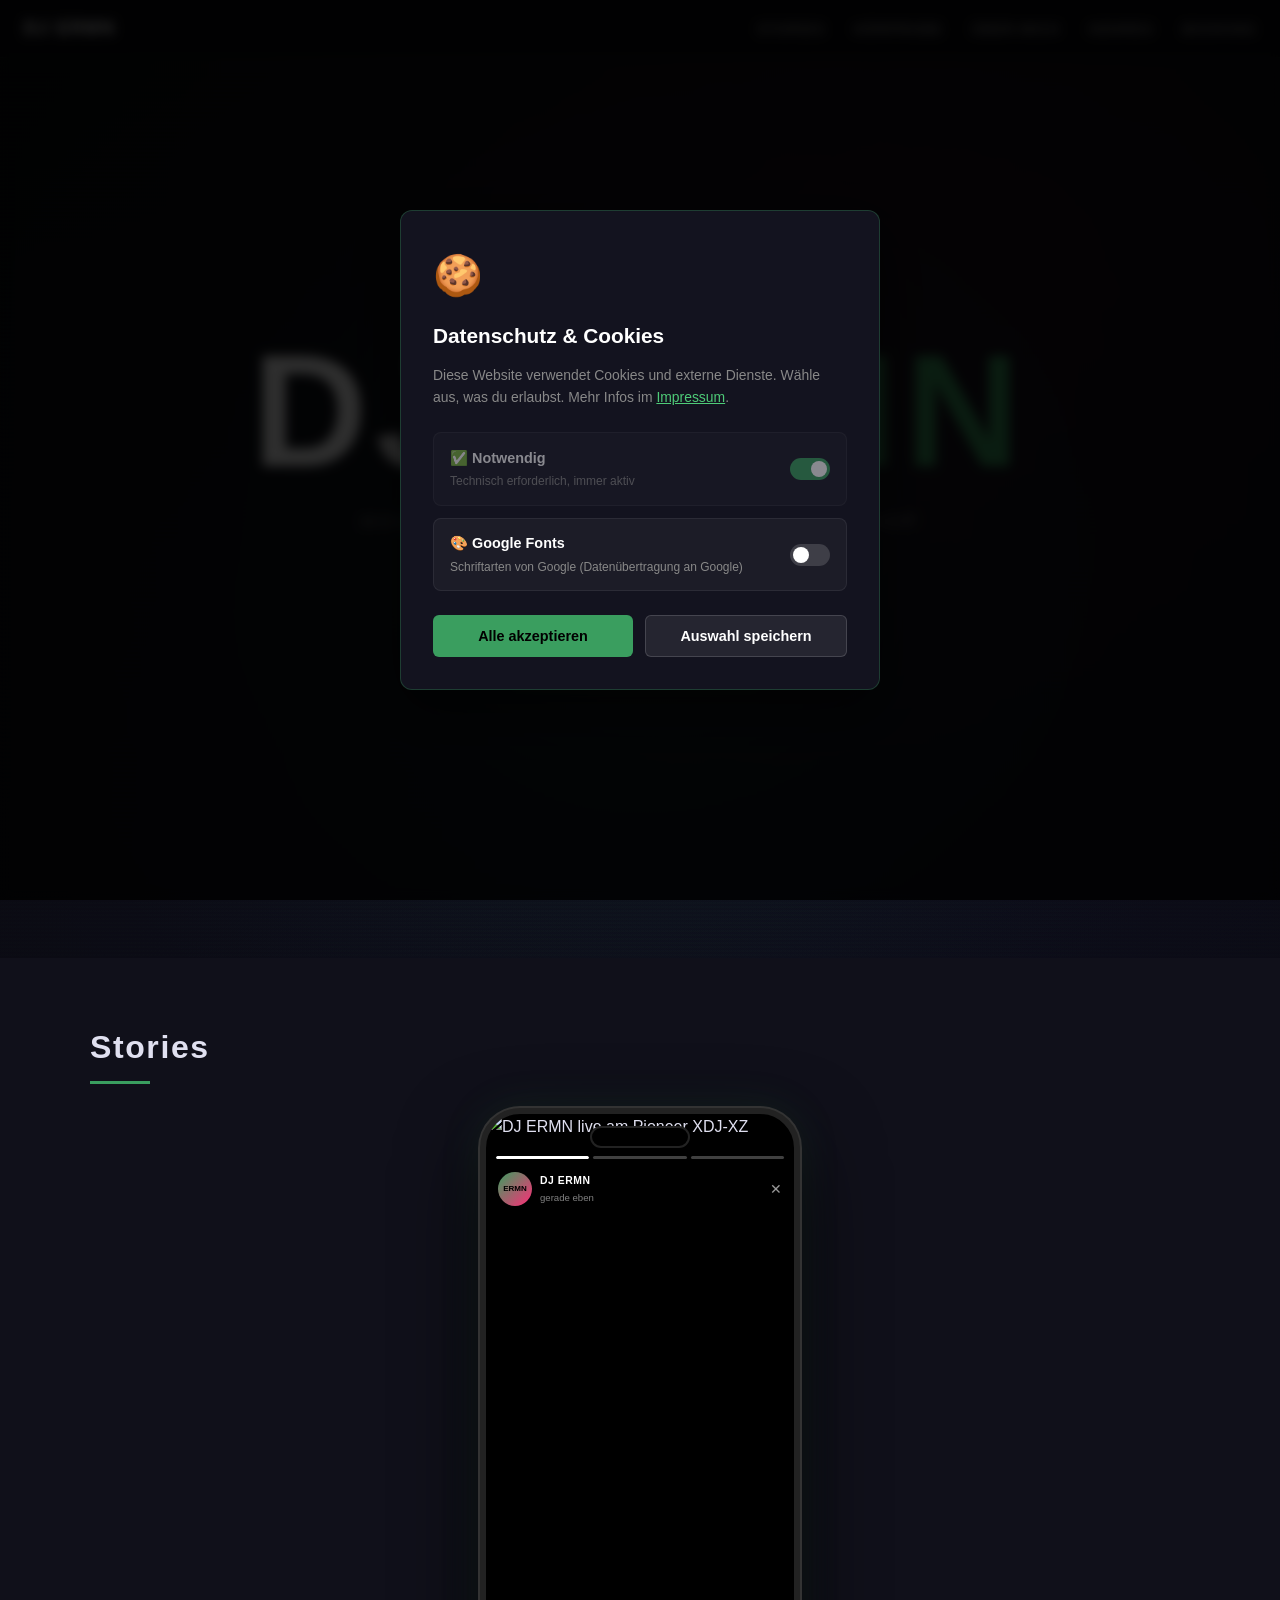
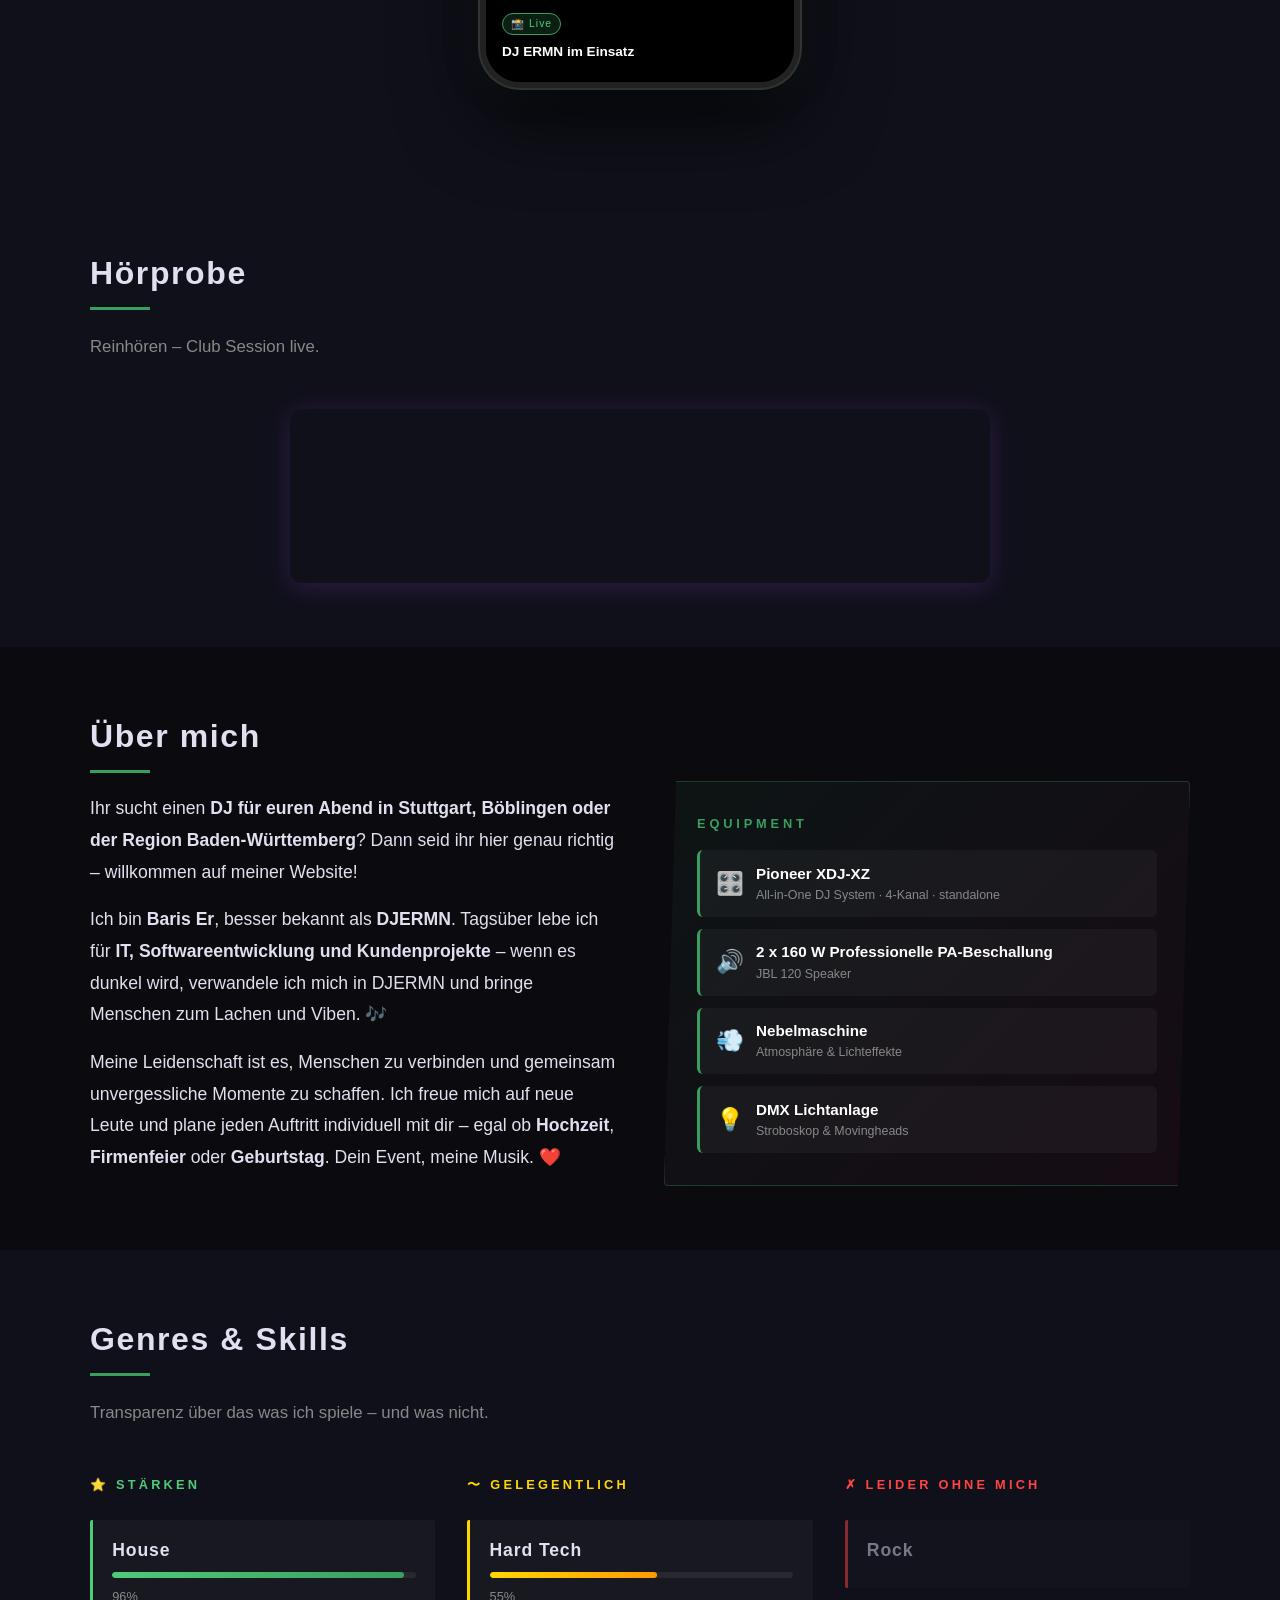
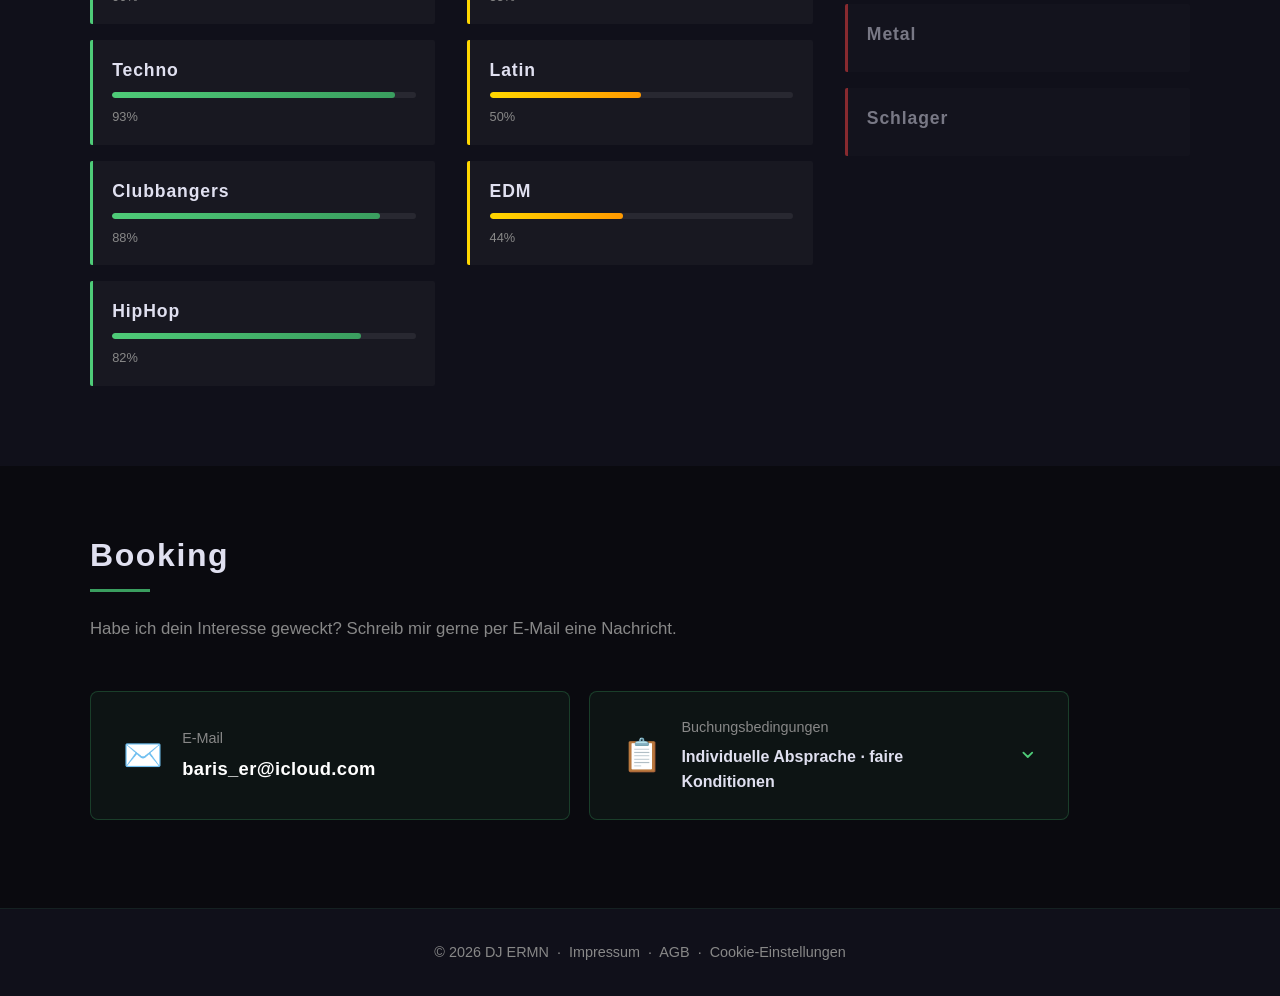
==== index.html @ e00b6881 "Update index.html and style.css Co-authored-by: Copilot <223556219+Copilot@users.noreply.github.com>" ====
<!DOCTYPE html>
<html lang="de">
<head>
  <meta charset="UTF-8" />
  <meta name="viewport" content="width=device-width, initial-scale=1.0, maximum-scale=1.0, user-scalable=no" />

  <!-- ── Primary SEO ─────────────────────────────── -->
  <title>DJ ERMN – DJ buchen in Stuttgart, Böblingen & Baden-Württemberg</title>
  <meta name="description" content="DJ ERMN – Euer DJ für Hochzeit, Firmenfeier & Geburtstag in Stuttgart, Böblingen, Esslingen, Kirchheim/Teck, Waiblingen & der ganzen Region BW. House, Techno, Clubbangers, HipHop. Jetzt anfragen!" />
  <meta name="keywords" content="DJ ERMN, DJ buchen Stuttgart, DJ buchen Böblingen, DJ Hochzeit Stuttgart, DJ Firmenfeier, DJ Geburtstag, DJ Baden-Württemberg, DJ Esslingen, DJ Kirchheim Teck, DJ Waiblingen, DJ Schwarzwald, DJ Schweiz, DJ Österreich, House DJ, Techno DJ, Clubbangers, HipHop DJ" />
  <meta name="author" content="DJ ERMN" />
  <meta name="robots" content="index, follow" />
  <link rel="canonical" href="https://DJERMN.github.io/" />

  <!-- ── Open Graph (Google, Facebook, WhatsApp) ── -->
  <meta property="og:type"        content="website" />
  <meta property="og:url"         content="https://DJERMN.github.io/" />
  <meta property="og:title"       content="DJ ERMN – DJ buchen in Stuttgart & Region BW" />
  <meta property="og:description" content="Euer DJ für Hochzeit, Firmenfeier & Geburtstag. House · Techno · Clubbangers · HipHop. Region Stuttgart, Böblingen, Baden-Württemberg." />
  <meta property="og:image"       content="https://DJERMN.github.io/purple-ermn-1.jpg" />
  <meta property="og:locale"      content="de_DE" />

  <!-- ── Twitter Card ──────────────────────────── -->
  <meta name="twitter:card"        content="summary_large_image" />
  <meta name="twitter:title"       content="DJ ERMN – DJ buchen in Stuttgart & Region BW" />
  <meta name="twitter:description" content="Euer DJ für Hochzeit, Firmenfeier & Geburtstag. House · Techno · Clubbangers · HipHop." />
  <meta name="twitter:image"       content="https://DJERMN.github.io/purple-ermn-1.jpg" />

  <!-- ── Structured Data (JSON-LD) ─────────────── -->
  <script type="application/ld+json">
  {
    "@context": "https://schema.org",
    "@type": "MusicGroup",
    "name": "DJ ERMN",
    "url": "https://DJERMN.github.io/",
    "image": "https://DJERMN.github.io/purple-ermn-1.jpg",
    "description": "DJ ERMN – Euer DJ für Hochzeit, Firmenfeier und Geburtstag in Stuttgart, Böblingen und ganz Baden-Württemberg. Genres: House, Techno, Clubbangers, HipHop.",
    "genre": ["House", "Techno", "Clubbangers", "HipHop"],
    "areaServed": [
      "Stuttgart", "Böblingen", "Esslingen", "Kirchheim unter Teck",
      "Waiblingen", "Schwarzwald", "Baden-Württemberg", "Schweiz", "Österreich"
    ],
    "contactPoint": {
      "@type": "ContactPoint",
      "email": "baris_er@icloud.com",
      "contactType": "Booking"
    }
  }
  </script>

  <link rel="stylesheet" href="style.css?v=20260329" />  <link id="gfonts" rel="stylesheet" href="" />
</head>
<body>

  <!-- COOKIE CONSENT OVERLAY -->
  <div class="cookie-overlay" id="cookieBanner">
    <div class="cookie-modal">
      <div class="cookie-modal-icon">🍪</div>
      <h2 class="cookie-modal-title">Datenschutz & Cookies</h2>
      <p class="cookie-modal-desc">
        Diese Website verwendet Cookies und externe Dienste. Wähle aus, was du erlaubst.
        Mehr Infos im <a href="impressum.html">Impressum</a>.
      </p>

      <div class="cookie-options">
        <label class="cookie-option disabled">
          <div class="cookie-option-info">
            <span class="cookie-option-name">✅ Notwendig</span>
            <span class="cookie-option-desc">Technisch erforderlich, immer aktiv</span>
          </div>
          <input type="checkbox" checked disabled />
          <span class="cookie-toggle locked"></span>
        </label>
        <label class="cookie-option">
          <div class="cookie-option-info">
            <span class="cookie-option-name">🎨 Google Fonts</span>
            <span class="cookie-option-desc">Schriftarten von Google (Datenübertragung an Google)</span>
          </div>
          <input type="checkbox" id="chkFonts" />
          <span class="cookie-toggle"></span>
        </label>

      </div>

      <div class="cookie-modal-actions">
        <button class="cookie-btn accept-all" onclick="acceptAll()">Alle akzeptieren</button>
        <button class="cookie-btn save-sel"   onclick="saveSelection()">Auswahl speichern</button>
      </div>
    </div>
  </div>

  <!-- NAV -->
  <nav class="navbar" id="navbar">
    <a class="nav-logo" href="#">DJ ERMN</a>
    <button class="hamburger" id="hamburger" aria-label="Menü öffnen">
      <span></span><span></span><span></span>
    </button>
    <ul class="nav-links" id="navLinks">
      <li><a href="#stories"  onclick="closeMenu()">Stories</a></li>
      <li><a href="#hoerprobe" onclick="closeMenu()">Hörprobe</a></li>
      <li><a href="#about"    onclick="closeMenu()">Über mich</a></li>
      <li><a href="#genres"   onclick="closeMenu()">Genres</a></li>
      <li><a href="#booking"  onclick="closeMenu()">Booking</a></li>
    </ul>
  </nav>

  <!-- HERO -->
  <header class="hero">
    <div class="hero-overlay"></div>
    <div class="hero-content">
      <h1 class="hero-title">DJ ERMN</h1>
      <p class="hero-tagline">House · Techno · Clubbangers · HipHop</p>
      <p class="hero-location">📍 Stuttgart · Böblingen · Baden-Württemberg</p>
      <a href="#stories" class="btn">Stories ansehen</a>
    </div>
  </header>

  <!-- STORIES -->
  <section class="section dark" id="stories">
    <div class="container">
      <h2 class="section-title">Stories</h2>
      

      <div class="phone-wrap">
        <div class="phone-frame">
          <!-- Notch -->
          <div class="phone-notch"></div>

          <!-- Story progress bars -->
          <div class="story-progress" id="storyProgress"></div>

          <!-- Story header -->
          <div class="story-header">
            <div class="story-avatar">ERMN</div>
            <div class="story-meta">
              <span class="story-name">DJ ERMN</span>
              <span class="story-time">gerade eben</span>
            </div>
            <span class="story-close">✕</span>
          </div>

          <!-- Slides -->
          <div class="story-slides" id="storySlides">

            <div class="story-slide active" data-type="image">
              <img src="ERMN-Image-1.JPG" alt="DJ ERMN live am Pioneer XDJ-XZ" />
              <div class="story-caption">
                <span class="story-tag">📸 Live</span>
                <p>DJ ERMN im Einsatz</p>
              </div>
            </div>

            <div class="story-slide" data-type="image">
              <img src="purple-ermn-1.jpg" alt="DJ ERMN – House und Techno DJ Stuttgart" />
              <div class="story-caption">
                <span class="story-tag">🎧 Vibes</span>
                <p>Purple Nights &amp; Heavy Beats</p>
              </div>
            </div>

            <div class="story-slide" data-type="image">
              <img src="image-ERMN-1.JPG" alt="DJ ERMN Booking – Hochzeit, Firmenfeier, Geburtstag" />
              <div class="story-caption">
                <span class="story-tag">🔥 Energy</span>
                <p>Pioneer XDJ-XZ · All Night Long</p>
              </div>
            </div>

          </div>

          <!-- Tap zones -->
          <div class="tap-zone tap-left"  id="tapLeft"></div>
          <div class="tap-zone tap-right" id="tapRight"></div>
        </div>
      </div>
    </div>
  </section>

  <!-- HÖRPROBE -->
  <section class="section dark" id="hoerprobe">
    <div class="container">
      <h2 class="section-title">Hörprobe</h2>
      <p class="section-sub">Reinhören – Club Session live.</p>
      <div class="sc-wrap">
        <iframe
          width="100%"
          height="166"
          scrolling="no"
          frameborder="no"
          allow="autoplay"
          src="https://w.soundcloud.com/player/?url=https%3A//soundcloud.com/airmann/letse-go-b&color=%23a855f7&auto_play=false&hide_related=true&show_comments=false&show_user=true&show_reposts=false&show_teaser=false">
        </iframe>
      </div>
    </div>
  </section>

  <!-- ABOUT -->
  <section class="section" id="about">
    <div class="container">
      <h2 class="section-title">Über mich</h2>
      <div class="about-grid">
        <div class="about-text">
          <p>
            Ihr sucht einen <strong>DJ für euren Abend in Stuttgart, Böblingen oder der Region Baden-Württemberg</strong>?
            Dann seid ihr hier genau richtig – willkommen auf meiner Website!
          </p>
          <p style="margin-top:1rem;">
            Ich bin <strong>Baris Er</strong>, besser bekannt als <strong>DJERMN</strong>.
            Tagsüber lebe ich für <strong>IT, Softwareentwicklung und Kundenprojekte</strong> –
            wenn es dunkel wird, verwandele ich mich in DJERMN und bringe Menschen zum Lachen und Viben. 🎶
          </p>
          <p style="margin-top:1rem;">
            Meine Leidenschaft ist es, Menschen zu verbinden und gemeinsam unvergessliche Momente zu schaffen.
            Ich freue mich auf neue Leute und plane jeden Auftritt individuell mit dir –
            egal ob <strong>Hochzeit</strong>, <strong>Firmenfeier</strong> oder <strong>Geburtstag</strong>.
            Dein Event, meine Musik. ❤️
          </p>
        </div>
        <div class="equipment-box">
          <h3 style="font-family:'Orbitron',sans-serif;font-size:0.8rem;letter-spacing:0.3em;color:var(--accent);text-transform:uppercase;margin-bottom:1rem;">Equipment</h3>
          <div class="eq-list">
            <div class="eq-item">
              <span class="eq-item-icon">🎛️</span>
              <div class="eq-item-info">
                <span class="eq-item-name">Pioneer XDJ-XZ</span>
                <span class="eq-item-desc">All-in-One DJ System · 4-Kanal · standalone</span>
              </div>
            </div>
            <div class="eq-item">
              <span class="eq-item-icon">🔊</span>
              <div class="eq-item-info">
                <span class="eq-item-name">2 x 160 W Professionelle PA-Beschallung</span>
                <span class="eq-item-desc">JBL 120 Speaker</span>
              </div>
            </div>
            <div class="eq-item">
              <span class="eq-item-icon">💨</span>
              <div class="eq-item-info">
                <span class="eq-item-name">Nebelmaschine</span>
                <span class="eq-item-desc">Atmosphäre &amp; Lichteffekte</span>
              </div>
            </div>
            <div class="eq-item">
              <span class="eq-item-icon">💡</span>
              <div class="eq-item-info">
                <span class="eq-item-name">DMX Lichtanlage</span>
                <span class="eq-item-desc">Stroboskop &amp; Movingheads</span>
              </div>
            </div>
          </div>
        </div>
      </div>
    </div>
  </section>

  <!-- GENRES -->
  <section class="section dark" id="genres">
    <div class="container">
      <h2 class="section-title">Genres &amp; Skills</h2>
      <p class="section-sub">Transparenz über das was ich spiele – und was nicht.</p>

      <div class="genre-grid">

        <div class="genre-col">
          <h3 class="genre-col-title green">⭐ Stärken</h3>
          <div class="genre-card strong">
            <span class="genre-name">House</span>
            <div class="bar-wrap"><div class="bar" style="width:96%"></div></div>
            <span class="bar-label">96%</span>
          </div>
          <div class="genre-card strong">
            <span class="genre-name">Techno</span>
            <div class="bar-wrap"><div class="bar" style="width:93%"></div></div>
            <span class="bar-label">93%</span>
          </div>
          <div class="genre-card strong">
            <span class="genre-name">Clubbangers</span>
            <div class="bar-wrap"><div class="bar" style="width:88%"></div></div>
            <span class="bar-label">88%</span>
          </div>
          <div class="genre-card strong">
            <span class="genre-name">HipHop</span>
            <div class="bar-wrap"><div class="bar" style="width:82%"></div></div>
            <span class="bar-label">82%</span>
          </div>
        </div>

        <div class="genre-col">
          <h3 class="genre-col-title yellow">〜 Gelegentlich</h3>
          <div class="genre-card medium">
            <span class="genre-name">Hard Tech</span>
            <div class="bar-wrap"><div class="bar med" style="width:55%"></div></div>
            <span class="bar-label">55%</span>
          </div>
          <div class="genre-card medium">
            <span class="genre-name">Latin</span>
            <div class="bar-wrap"><div class="bar med" style="width:50%"></div></div>
            <span class="bar-label">50%</span>
          </div>
          <div class="genre-card medium">
            <span class="genre-name">EDM</span>
            <div class="bar-wrap"><div class="bar med" style="width:44%"></div></div>
            <span class="bar-label">44%</span>
          </div>
        </div>

        <div class="genre-col">
          <h3 class="genre-col-title red">✗ Leider ohne mich</h3>
          <div class="genre-card none">
            <span class="genre-name">Rock</span>
          </div>
          <div class="genre-card none">
            <span class="genre-name">Metal</span>
          </div>
          <div class="genre-card none">
            <span class="genre-name">Schlager</span>
          </div>
        </div>

      </div>
    </div>
  </section>

  <!-- CONTACT -->
  <section class="section" id="booking">
    <div class="container">
      <h2 class="section-title">Booking</h2>
      <p class="section-sub">Habe ich dein Interesse geweckt? Schreib mir gerne per E-Mail eine Nachricht.</p>

      <div class="contact-row">
        <!-- E-Mail -->
        <div class="contact-box">
          <span class="contact-icon">✉️</span>
          <div>
            <p>E-Mail</p>
            <a href="mailto:baris_er@icloud.com">baris_er@icloud.com</a>
          </div>
        </div>

        <!-- Buchungsbedingungen Teaser → klickbar -->
        <div class="contact-box contact-box--clickable" onclick="togglePricing()" id="bookingCondBox" aria-expanded="false" role="button" tabindex="0">
          <span class="contact-icon">📋</span>
          <div style="flex:1">
            <p>Buchungsbedingungen</p>
            <span class="contact-teaser">Individuelle Absprache · faire Konditionen</span>
          </div>
          <svg class="pricing-arrow" viewBox="0 0 24 24" fill="none" stroke="currentColor" stroke-width="2.5" stroke-linecap="round" stroke-linejoin="round"><polyline points="6 9 12 15 18 9"/></svg>
        </div>
      </div>

      <div class="pricing-details" id="pricingDetails">
        <div class="pricing-inner">
          <div class="pricing-grid">
            <div class="pricing-item">
              <span class="pricing-label">🎛️ Stundensatz</span>
              <strong class="pricing-value">250 € / Std.</strong>
            </div>
            <div class="pricing-item">
              <span class="pricing-label">📦 Pauschalangebot</span>
              <strong class="pricing-value">1.200 € / Tag</strong>
            </div>
            <div class="pricing-item">
              <span class="pricing-label">🚗 Anfahrt</span>
              <strong class="pricing-value">ab 50 km · 0,40 € / km</strong>
            </div>
            <div class="pricing-item">
              <span class="pricing-label">🔊 Equipment</span>
              <strong class="pricing-value">Inklusive</strong>
            </div>
            
            
          </div>
          <p class="pricing-note">Alle Preise sind Richtwerte – wir gehen noch einmal alles Schritt für Schritt durch. Es gibt keine versteckten Kosten, versprochen! 🤝</p>
        </div>
      </div>
    </div>
  </section>

  <!-- FOOTER -->
  <footer class="footer">
    <p>© 2026 DJ ERMN &nbsp;·&nbsp; <a href="impressum.html" style="color:var(--muted);text-decoration:none;">Impressum</a> &nbsp;·&nbsp; <a href="agb.html" style="color:var(--muted);text-decoration:none;">AGB</a> &nbsp;·&nbsp; <a href="#" onclick="openCookieSettings();return false;" style="color:var(--muted);text-decoration:none;">Cookie-Einstellungen</a></p>
  </footer>

  <script>
    /* ── Zoom Prevention (iOS + Android) ─────────── */
    document.addEventListener('gesturestart',  e => e.preventDefault(), { passive: false });
    document.addEventListener('gesturechange', e => e.preventDefault(), { passive: false });
    document.addEventListener('gestureend',    e => e.preventDefault(), { passive: false });
    let lastTouch = 0;
    document.addEventListener('touchend', e => {
      const now = Date.now();
      if (now - lastTouch < 300) e.preventDefault();
      lastTouch = now;
    }, { passive: false });
    document.addEventListener('touchmove', e => {
      if (e.touches.length > 1) e.preventDefault();
    }, { passive: false });

    /* ── Cookie Consent ──────────────────────────── */
    const banner = document.getElementById('cookieBanner');

    function closeBanner() {
      banner.classList.add('cookie-hide');
      setTimeout(() => { banner.style.display = 'none'; }, 400);
    }

    function acceptAll() {
      document.getElementById('chkFonts').checked = true;
      saveSelection();
    }

    function saveSelection() {
      const fonts = document.getElementById('chkFonts').checked;
      localStorage.setItem('cookieFonts', fonts ? 'yes' : 'no');
      localStorage.setItem('cookieConsent', 'done');
      closeBanner();
      if (fonts) loadFonts();
    }

    function loadFonts() {
      document.getElementById('gfonts').href =
        'https://fonts.googleapis.com/css2?family=Orbitron:wght@700;900&display=swap';
    }

    // Show or hide on load
    if (localStorage.getItem('cookieConsent') === 'done') {
      banner.style.display = 'none';
      if (localStorage.getItem('cookieFonts') === 'yes') loadFonts();
    } else {
      // Smooth fade-in after short delay
      banner.style.display = 'flex';
      requestAnimationFrame(() => {
        requestAnimationFrame(() => { banner.style.opacity = '1'; });
      });
    }

    /* ── Story Logic ─────────────────────────────── */
    const slides      = document.querySelectorAll('.story-slide');
    const progressBar = document.getElementById('storyProgress');
    const DURATION    = 5000; // ms per image slide
    let current       = 0;
    let timer         = null;
    let startX        = 0;

    // Build progress segments
    slides.forEach((_, i) => {
      const seg = document.createElement('div');
      seg.className = 'progress-seg';
      const fill = document.createElement('div');
      fill.className = 'progress-fill';
      seg.appendChild(fill);
      progressBar.appendChild(seg);
    });

    function goTo(index) {
      if (index < 0) index = 0;
      if (index >= slides.length) index = slides.length - 1;

      slides[current].classList.remove('active');
      current = index;
      slides[current].classList.add('active');

      updateProgress();
      clearInterval(timer);

      const isVideo = slides[current].dataset.type === 'video';
      if (!isVideo) {
        timer = setInterval(() => {
          if (current < slides.length - 1) goTo(current + 1);
          else clearInterval(timer);
        }, DURATION);
      }
    }

    function updateProgress() {
      const fills = progressBar.querySelectorAll('.progress-fill');
      fills.forEach((fill, i) => {
        fill.style.transition = 'none';
        if (i < current) {
          fill.style.width = '100%';
        } else if (i === current) {
          fill.style.width = '0%';
          const isVideo = slides[current].dataset.type === 'video';
          if (!isVideo) {
            requestAnimationFrame(() => {
              fill.style.transition = `width ${DURATION}ms linear`;
              fill.style.width = '100%';
            });
          }
        } else {
          fill.style.width = '0%';
        }
      });
    }

    document.getElementById('tapLeft').addEventListener('click',  () => goTo(current - 1));
    document.getElementById('tapRight').addEventListener('click', () => goTo(current + 1));

    // Touch swipe
    document.getElementById('storySlides').addEventListener('touchstart', e => { startX = e.touches[0].clientX; }, {passive: true});
    document.getElementById('storySlides').addEventListener('touchend',   e => {
      const dx = e.changedTouches[0].clientX - startX;
      if (Math.abs(dx) > 40) goTo(dx < 0 ? current + 1 : current - 1);
    });

    goTo(0);

    /* ── Prevent pinch zoom (iOS Safari fix) ────── */
    document.addEventListener('touchmove', function(e) {
      if (e.touches.length > 1) e.preventDefault();
    }, { passive: false });

    let lastTap = 0;
    document.addEventListener('touchend', function(e) {
      const now = Date.now();
      if (now - lastTap < 300) e.preventDefault();
      lastTap = now;
    }, false);

    /* ── Hamburger ───────────────────────────────── */
    const hamburger = document.getElementById('hamburger');
    const navLinks  = document.getElementById('navLinks');
    hamburger.addEventListener('click', () => {
      hamburger.classList.toggle('open');
      navLinks.classList.toggle('open');
    });
    function closeMenu() {
      hamburger.classList.remove('open');
      navLinks.classList.remove('open');
    }

    /* ── Pricing Toggle ───────────────────────────── */
    function togglePricing() {
      const box     = document.getElementById('bookingCondBox');
      const details = document.getElementById('pricingDetails');
      const isOpen  = details.classList.toggle('open');
      box.setAttribute('aria-expanded', isOpen);
    }

    function openCookieSettings() {
      document.getElementById('chkFonts').checked = localStorage.getItem('cookieFonts') === 'yes';
      banner.style.display = 'flex';
      banner.classList.remove('cookie-hide');
      banner.style.opacity = '0';
      requestAnimationFrame(() => requestAnimationFrame(() => { banner.style.opacity = '1'; }));
    }
  </script>

</body>
</html>
---- style.css ----
* {
  margin: 0;
  padding: 0;
  box-sizing: border-box;
  touch-action: pan-x pan-y;
}

:root {
  --accent: #3a9e5f;
  --accent-bright: #4ecb78;
  --accent2: #ff2d78;
  --bg: #0a0a0f;
  --bg2: #10101a;
  --text: #e0e0f0;
  --muted: #888;
  --green: #4ecb78;
  --yellow: #ffd700;
  --red: #ff4444;
}

html {
  scroll-behavior: smooth;
}

body {
  font-family: Arial, sans-serif;
  background: var(--bg);
  color: var(--text);
  font-size: 1rem;
  line-height: 1.6;
}

/* ── COOKIE BANNER ────────────────────────────────── */
/* ── COOKIE OVERLAY ───────────────────────────────── */
.cookie-overlay {
  display: none;
  position: fixed;
  inset: 0;
  z-index: 9999;
  background: rgba(0,0,0,0.82);
  backdrop-filter: blur(6px);
  align-items: center;
  justify-content: center;
  padding: 1.5rem;
  opacity: 0;
  transition: opacity 0.4s ease;
}

.cookie-overlay.cookie-hide {
  opacity: 0 !important;
}

.cookie-modal {
  background: #13131f;
  border: 1px solid rgba(58,158,95,0.3);
  border-radius: 12px;
  padding: 2rem;
  max-width: 480px;
  width: 100%;
  box-shadow: 0 20px 60px rgba(0,0,0,0.6);
}

.cookie-modal-icon {
  font-size: 2.5rem;
  margin-bottom: 0.75rem;
}

.cookie-modal-title {
  font-family: Arial, sans-serif;
  font-weight: 800;
  font-size: 1.3rem;
  color: #fff;
  margin-bottom: 0.75rem;
}

.cookie-modal-desc {
  color: var(--muted);
  font-size: 0.87rem;
  line-height: 1.6;
  margin-bottom: 1.5rem;
}

.cookie-modal-desc a {
  color: var(--accent-bright);
  text-decoration: underline;
}

.cookie-options {
  display: flex;
  flex-direction: column;
  gap: 0.75rem;
  margin-bottom: 1.5rem;
}

.cookie-option {
  display: flex;
  align-items: center;
  justify-content: space-between;
  background: rgba(255,255,255,0.04);
  border: 1px solid rgba(255,255,255,0.07);
  border-radius: 8px;
  padding: 0.85rem 1rem;
  cursor: pointer;
  gap: 1rem;
}

.cookie-option.disabled { opacity: 0.5; cursor: default; }

.cookie-option input[type="checkbox"] { display: none; }

.cookie-option-info {
  display: flex;
  flex-direction: column;
  gap: 2px;
  flex: 1;
}

.cookie-option-name {
  font-weight: 700;
  font-size: 0.9rem;
  color: #fff;
}

.cookie-option-desc {
  font-size: 0.75rem;
  color: var(--muted);
}

/* Toggle switch */
.cookie-toggle {
  width: 40px;
  height: 22px;
  border-radius: 999px;
  background: rgba(255,255,255,0.15);
  position: relative;
  flex-shrink: 0;
  transition: background 0.25s;
}

.cookie-toggle::after {
  content: '';
  position: absolute;
  top: 3px;
  left: 3px;
  width: 16px;
  height: 16px;
  border-radius: 50%;
  background: #fff;
  transition: transform 0.25s;
}

.cookie-toggle.locked {
  background: var(--accent);
}

.cookie-toggle.locked::after {
  transform: translateX(18px);
}

.cookie-option input:checked ~ .cookie-toggle {
  background: var(--accent);
}

.cookie-option input:checked ~ .cookie-toggle::after {
  transform: translateX(18px);
}

.cookie-modal-actions {
  display: flex;
  gap: 0.75rem;
  flex-wrap: wrap;
}

.cookie-btn {
  flex: 1;
  min-width: 120px;
  padding: 0.75rem 1rem;
  border: none;
  border-radius: 6px;
  font-family: Arial, sans-serif;
  font-weight: 700;
  font-size: 0.9rem;
  cursor: pointer;
  transition: opacity 0.2s;
}

.cookie-btn:hover { opacity: 0.85; }
.cookie-btn.accept-all { background: var(--accent); color: #000; }
.cookie-btn.save-sel   { background: rgba(255,255,255,0.08); color: #fff; border: 1px solid rgba(255,255,255,0.15); }

/* ── NAV ──────────────────────────────────────────── */
.navbar {
  position: sticky;
  top: 0;
  z-index: 100;
  display: flex;
  align-items: center;
  justify-content: space-between;
  padding: 0.9rem 1.5rem;
  background: rgba(10,10,15,0.95);
  backdrop-filter: blur(10px);
  border-bottom: 1px solid rgba(58,158,95,0.15);
}

.nav-logo {
  font-family: 'Orbitron', sans-serif;
  font-weight: 900;
  font-size: 1.1rem;
  color: #fff;
  text-decoration: none;
  letter-spacing: 0.1em;
}

.nav-links {
  display: flex;
  gap: 1.8rem;
  list-style: none;
}

.nav-links a {
  color: var(--muted);
  text-decoration: none;
  font-size: 0.9rem;
  font-weight: 700;
  text-transform: uppercase;
  letter-spacing: 0.05em;
  transition: color 0.2s;
}

.nav-links a:hover {
  color: var(--accent-bright);
}

/* Hamburger button */
.hamburger {
  display: none;
  flex-direction: column;
  gap: 5px;
  background: none;
  border: none;
  cursor: pointer;
  padding: 4px;
}

.hamburger span {
  display: block;
  width: 24px;
  height: 2px;
  background: #fff;
  border-radius: 2px;
  transition: all 0.3s ease;
  transform-origin: center;
}

.hamburger.open span:nth-child(1) { transform: translateY(7px) rotate(45deg); }
.hamburger.open span:nth-child(2) { opacity: 0; }
.hamburger.open span:nth-child(3) { transform: translateY(-7px) rotate(-45deg); }

@media (max-width: 700px) {
  .hamburger { display: flex; }

  .nav-links {
    display: none;
    flex-direction: column;
    gap: 0;
    position: absolute;
    top: 100%;
    left: 0;
    right: 0;
    background: rgba(10,10,15,0.98);
    border-bottom: 1px solid rgba(58,158,95,0.2);
    padding: 0.5rem 0;
  }

  .nav-links.open { display: flex; }

  .nav-links li a {
    display: block;
    padding: 0.9rem 1.5rem;
    border-bottom: 1px solid rgba(255,255,255,0.05);
  }
}

/* ── HERO ─────────────────────────────────────────── */
.hero {
  position: relative;
  min-height: 100vh;
  display: flex;
  align-items: center;
  justify-content: center;
  text-align: center;
  background:
    radial-gradient(ellipse at 50% 60%, rgba(58,158,95,0.10) 0%, transparent 70%),
    radial-gradient(ellipse at 80% 20%, rgba(255,45,120,0.07) 0%, transparent 60%),
    linear-gradient(160deg, #0a0a0f 0%, #0d0d1f 100%);
  overflow: hidden;
}

.hero::before {
  content: '';
  position: absolute;
  inset: 0;
  background: repeating-linear-gradient(
    0deg,
    transparent,
    transparent 2px,
    rgba(58,158,95,0.02) 2px,
    rgba(58,158,95,0.02) 4px
  );
  pointer-events: none;
}

.hero-overlay {
  position: absolute;
  inset: 0;
  background: radial-gradient(circle at center, transparent 30%, rgba(10,10,15,0.6) 100%);
}

.hero-content {
  position: relative;
  z-index: 1;
}

.hero-sub {
  font-family: 'Orbitron', sans-serif;
  font-size: 0.75rem;
  letter-spacing: 0.4em;
  color: var(--accent);
  margin-bottom: 1rem;
  text-transform: uppercase;
}

.hero-title {
  font-family: 'Orbitron', sans-serif;
  font-size: clamp(4rem, 15vw, 10rem);
  font-weight: 900;
  letter-spacing: 0.05em;
  line-height: 1;
  background: linear-gradient(135deg, #fff 30%, var(--accent) 70%);
  -webkit-background-clip: text;
  -webkit-text-fill-color: transparent;
  background-clip: text;
  text-shadow: none;
  margin-bottom: 1rem;
}

.hero-tagline {
  font-size: 1.2rem;
  letter-spacing: 0.2em;
  color: var(--muted);
  margin-bottom: 2.5rem;
  text-transform: uppercase;
}

.hero-location {
  font-size: 0.85rem;
  color: var(--accent-bright);
  letter-spacing: 0.1em;
  margin-bottom: 2rem;
}

.btn {
  display: inline-block;
  padding: 0.85rem 2.5rem;
  background: transparent;
  border: 2px solid var(--accent);
  color: var(--accent);
  font-family: 'Orbitron', sans-serif;
  font-size: 0.85rem;
  letter-spacing: 0.2em;
  text-decoration: none;
  text-transform: uppercase;
  cursor: pointer;
  transition: all 0.3s ease;
  clip-path: polygon(8px 0%, 100% 0%, calc(100% - 8px) 100%, 0% 100%);
}

.btn:hover {
  background: var(--accent);
  color: var(--bg);
  box-shadow: 0 0 30px rgba(58,158,95,0.4);
}

/* ── SECTIONS ─────────────────────────────────────── */
.section {
  padding: 4rem 1.5rem;
}

.section.dark {
  background: var(--bg2);
}

.container {
  max-width: 1100px;
  margin: 0 auto;
}

@media (max-width: 700px) {
  .section { padding: 2.5rem 1rem; }
  .hero { min-height: 85vh; }
}

.section-title {
  font-family: Arial, sans-serif;
  font-weight: 800;
  font-size: 2rem;
  letter-spacing: 0.05em;
  margin-bottom: 0.5rem;
  position: relative;
  display: inline-block;
}

.section-title::after {
  content: '';
  display: block;
  width: 60px;
  height: 3px;
  background: var(--accent);
  margin-top: 0.5rem;
}

.section-sub {
  color: var(--muted);
  margin-bottom: 3rem;
  margin-top: 1rem;
  font-size: 1.05rem;
}

/* ── ABOUT ────────────────────────────────────────── */
.about-grid {
  display: grid;
  grid-template-columns: 1fr 1fr;
  gap: 3rem;
  align-items: center;
}

@media (max-width: 700px) {
  .about-grid { grid-template-columns: 1fr; }
}

.about-text p {
  font-size: 1.1rem;
  color: var(--text);
  line-height: 1.8;
}

.equipment-box {
  background: linear-gradient(135deg, rgba(58,158,95,0.07), rgba(255,45,120,0.05));
  border: 1px solid rgba(58,158,95,0.3);
  border-radius: 4px;
  padding: 2rem;
  text-align: left;
  clip-path: polygon(12px 0%, 100% 0%, calc(100% - 12px) 100%, 0% 100%);
}

.eq-list {
  display: flex;
  flex-direction: column;
  gap: 0.75rem;
  margin-top: 1rem;
}

.eq-item {
  display: flex;
  align-items: center;
  gap: 0.75rem;
  background: rgba(255,255,255,0.04);
  border-radius: 6px;
  padding: 0.7rem 1rem;
  border-left: 3px solid var(--accent);
}

.eq-item-icon {
  font-size: 1.4rem;
  flex-shrink: 0;
}

.eq-item-info {
  display: flex;
  flex-direction: column;
}

.eq-item-name {
  font-weight: 700;
  font-size: 0.95rem;
  color: #fff;
}

.eq-item-desc {
  font-size: 0.78rem;
  color: var(--muted);
}

/* ── GENRES ───────────────────────────────────────── */
.genre-grid {
  display: grid;
  grid-template-columns: repeat(3, 1fr);
  gap: 2rem;
}

@media (max-width: 800px) {
  .genre-grid { grid-template-columns: 1fr; }
}

.genre-col-title {
  font-family: 'Orbitron', sans-serif;
  font-size: 0.8rem;
  letter-spacing: 0.25em;
  text-transform: uppercase;
  margin-bottom: 1.5rem;
}

.genre-col-title.green { color: var(--green); }
.genre-col-title.yellow { color: var(--yellow); }
.genre-col-title.red { color: var(--red); }

.genre-card {
  background: rgba(255,255,255,0.03);
  border-left: 3px solid;
  padding: 1rem 1.2rem;
  margin-bottom: 1rem;
  border-radius: 2px;
}

.genre-card.strong { border-color: var(--green); }
.genre-card.medium { border-color: var(--yellow); }
.genre-card.none   { border-color: var(--red); opacity: 0.5; }

.genre-name {
  display: block;
  font-size: 1.1rem;
  font-weight: 600;
  margin-bottom: 0.5rem;
  letter-spacing: 0.05em;
}

.bar-wrap {
  background: rgba(255,255,255,0.07);
  border-radius: 999px;
  height: 6px;
  overflow: hidden;
  margin-bottom: 0.3rem;
}

.bar {
  height: 100%;
  background: linear-gradient(90deg, var(--green), var(--accent));
  border-radius: 999px;
  animation: fillBar 1.5s ease forwards;
}

.bar.med {
  background: linear-gradient(90deg, var(--yellow), #ff9900);
}

@keyframes fillBar {
  from { width: 0 !important; }
}

.bar-label {
  font-size: 0.8rem;
  color: var(--muted);
}

/* ── VIDEO ACCORDION ──────────────────────────────── */
.video-accordion {
  max-width: 720px;
}

.video-thumb-wrap {
  position: relative;
  cursor: pointer;
  border-radius: 10px;
  overflow: hidden;
  border: 1px solid rgba(58,158,95,0.25);
}

.video-thumb-wrap img {
  width: 100%;
  display: block;
  transition: transform 0.3s ease;
}

.video-thumb-wrap:hover img {
  transform: scale(1.03);
}

.video-play-btn {
  position: absolute;
  top: 50%;
  left: 50%;
  transform: translate(-50%, -60%);
  width: 70px;
  height: 70px;
  filter: drop-shadow(0 4px 16px rgba(0,0,0,0.6));
  transition: transform 0.2s ease;
}

.video-thumb-wrap:hover .video-play-btn {
  transform: translate(-50%, -60%) scale(1.1);
}

.video-thumb-label {
  position: absolute;
  bottom: 0;
  left: 0;
  right: 0;
  padding: 1.5rem 1rem 1rem;
  background: linear-gradient(transparent, rgba(0,0,0,0.8));
}

.video-thumb-label p {
  color: #fff;
  font-weight: 700;
  font-size: 1rem;
  margin-top: 4px;
}

.video-player-wrap {
  border-radius: 10px;
  overflow: hidden;
  border: 1px solid rgba(58,158,95,0.25);
}

.video-close-btn {
  display: block;
  width: 100%;
  padding: 0.7rem;
  background: rgba(255,255,255,0.05);
  border: none;
  color: var(--muted);
  font-family: Arial, sans-serif;
  font-size: 0.85rem;
  cursor: pointer;
  transition: background 0.2s;
}

.video-close-btn:hover {
  background: rgba(255,255,255,0.1);
  color: #fff;
}

.video-player-wrap .video-wrap {
  position: relative;
  padding-top: 56.25%;
}

.video-player-wrap .video-wrap iframe {
  position: absolute;
  inset: 0;
  width: 100%;
  height: 100%;
  border: none;
}

/* ── CONTACT ──────────────────────────────────────── */
.contact-row {
  display: flex;
  gap: 1.2rem;
  flex-wrap: wrap;
  margin-bottom: 1.5rem;
}

.contact-box {
  display: flex;
  align-items: center;
  gap: 1.2rem;
  background: rgba(58,158,95,0.07);
  border: 1px solid rgba(58,158,95,0.3);
  border-radius: 8px;
  padding: 1.5rem 2rem;
  flex: 1 1 260px;
  max-width: 480px;
  transition: background 0.2s, border-color 0.2s;
}

.contact-box:hover {
  background: rgba(58,158,95,0.15);
  border-color: rgba(58,158,95,0.6);
}

.contact-icon {
  font-size: 2rem;
  flex-shrink: 0;
}

.contact-box p {
  color: var(--muted);
  font-size: 0.9rem;
  margin-bottom: 0.3rem;
}

.contact-box a {
  color: #ffffff;
  font-size: 1.15rem;
  font-weight: 700;
  text-decoration: none;
  letter-spacing: 0.02em;
}

.contact-box a:hover {
  text-decoration: underline;
}

.contact-teaser {
  color: var(--fg);
  font-size: 1rem;
  font-weight: 600;
}

.contact-box--clickable {
  cursor: pointer;
  transition: background 0.2s, border-color 0.2s;
}

.contact-box--clickable:hover {
  background: rgba(58,158,95,0.15);
  border-color: rgba(58,158,95,0.6);
}

.contact-box--clickable[aria-expanded="true"] .pricing-arrow {
  transform: rotate(180deg);
}
/* ── PRICING DETAILS ──────────────────────────────── */
.pricing-arrow {
  width: 1.1rem;
  height: 1.1rem;
  margin-left: auto;
  transition: transform 0.3s ease;
  flex-shrink: 0;
  color: var(--accent-bright);
}
.pricing-details {
  display: grid;
  grid-template-rows: 0fr;
  transition: grid-template-rows 0.35s ease;
  overflow: hidden;
}

.pricing-details.open {
  grid-template-rows: 1fr;
}

.pricing-details > * {
  overflow: hidden;
}

.pricing-grid {
  display: grid;
  grid-template-columns: repeat(auto-fill, minmax(240px, 1fr));
  gap: 0.9rem;
  margin-top: 1.2rem;
}

.pricing-item {
  background: rgba(255,255,255,0.04);
  border: 1px solid rgba(255,255,255,0.08);
  border-radius: 8px;
  padding: 1rem 1.2rem;
  display: flex;
  flex-direction: column;
  gap: 0.4rem;
}

.pricing-label {
  color: var(--muted);
  font-size: 0.85rem;
}

.pricing-value {
  color: var(--fg);
  font-size: 1rem;
}

.pricing-note {
  color: var(--muted);
  font-size: 0.9rem;
  margin-top: 1.2rem;
  margin-bottom: 0.5rem;
  line-height: 1.6;
}

/* ── STORIES ──────────────────────────────────────── */
.phone-wrap {
  display: flex;
  justify-content: center;
  padding: 1rem 0 2rem;
}

.phone-frame {
  position: relative;
  width: 320px;
  height: 580px;
  background: #000;
  border-radius: 40px;
  border: 6px solid #222;
  box-shadow:
    0 0 0 2px #333,
    0 30px 80px rgba(0,0,0,0.8),
    0 0 40px rgba(58,158,95,0.15);
  overflow: hidden;
  user-select: none;
}

.phone-notch {
  position: absolute;
  top: 12px;
  left: 50%;
  transform: translateX(-50%);
  width: 100px;
  height: 22px;
  background: #000;
  border-radius: 999px;
  z-index: 20;
  border: 2px solid #222;
}

/* Progress bars */
.story-progress {
  position: absolute;
  top: 42px;
  left: 10px;
  right: 10px;
  display: flex;
  gap: 4px;
  z-index: 15;
}

.progress-seg {
  flex: 1;
  height: 3px;
  background: rgba(255,255,255,0.25);
  border-radius: 999px;
  overflow: hidden;
}

.progress-fill {
  height: 100%;
  width: 0%;
  background: #fff;
  border-radius: 999px;
}

/* Story header */
.story-header {
  position: absolute;
  top: 52px;
  left: 12px;
  right: 12px;
  display: flex;
  align-items: center;
  gap: 8px;
  z-index: 15;
  padding-top: 6px;
}

.story-avatar {
  width: 34px;
  height: 34px;
  border-radius: 50%;
  background: linear-gradient(135deg, var(--accent), var(--accent2));
  display: flex;
  align-items: center;
  justify-content: center;
  font-family: 'Orbitron', sans-serif;
  font-size: 0.5rem;
  font-weight: 700;
  color: #000;
  flex-shrink: 0;
}

.story-meta {
  display: flex;
  flex-direction: column;
  flex: 1;
}

.story-name {
  font-family: 'Orbitron', sans-serif;
  font-size: 0.65rem;
  font-weight: 700;
  color: #fff;
  letter-spacing: 0.05em;
}

.story-time {
  font-size: 0.6rem;
  color: rgba(255,255,255,0.5);
}

.story-close {
  color: rgba(255,255,255,0.6);
  font-size: 0.9rem;
  cursor: pointer;
}

/* Slides */
.story-slides {
  position: absolute;
  inset: 0;
}

.story-slide {
  position: absolute;
  inset: 0;
  display: none;
  flex-direction: column;
}

.story-slide.active {
  display: flex;
}

.story-slide img {
  width: 100%;
  height: 100%;
  object-fit: cover;
  display: block;
}

/* SoundCloud Hörprobe */
.sc-wrap {
  max-width: 700px;
  margin: 0 auto;
  border-radius: 12px;
  overflow: hidden;
  box-shadow: 0 4px 24px rgba(168,85,247,0.2);
}

/* Caption overlay */
.story-caption {
  position: absolute;
  bottom: 0;
  left: 0;
  right: 0;
  padding: 2rem 1rem 1.2rem;
  background: linear-gradient(transparent, rgba(0,0,0,0.75));
  z-index: 5;
}

.story-tag {
  display: inline-block;
  background: rgba(58,158,95,0.2);
  border: 1px solid var(--accent);
  color: var(--accent-bright);
  font-size: 0.65rem;
  letter-spacing: 0.1em;
  padding: 2px 8px;
  border-radius: 999px;
  margin-bottom: 6px;
  font-family: 'Orbitron', sans-serif;
}

.story-caption p {
  color: #fff;
  font-size: 0.85rem;
  font-weight: 600;
}

/* Tap zones */
.tap-zone {
  position: absolute;
  top: 0;
  bottom: 0;
  width: 40%;
  z-index: 10;
  cursor: pointer;
}

.tap-left  { left: 0; }
.tap-right { right: 0; }

/* ── FOOTER ───────────────────────────────────────── */
.footer {
  text-align: center;
  padding: 2rem;
  background: var(--bg2);
  color: var(--muted);
  font-size: 0.9rem;
  border-top: 1px solid rgba(58,158,95,0.12);
}
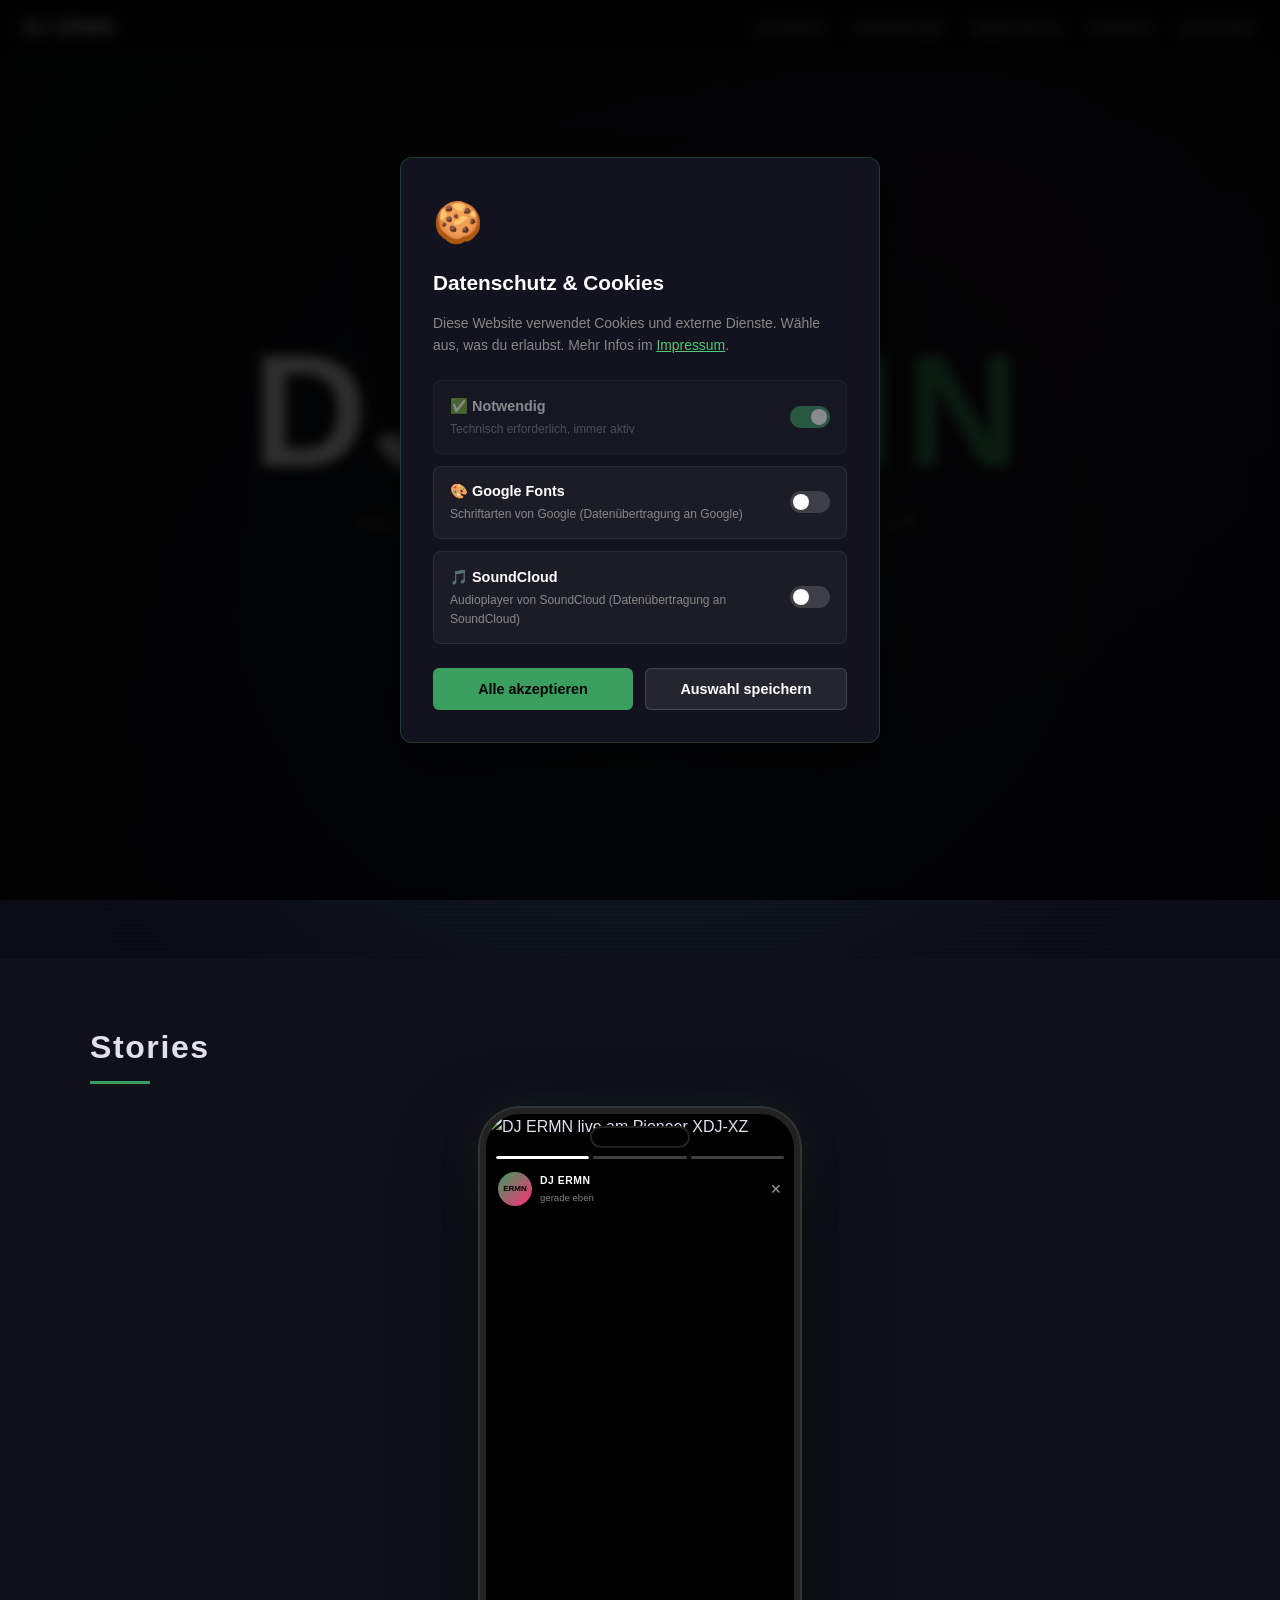
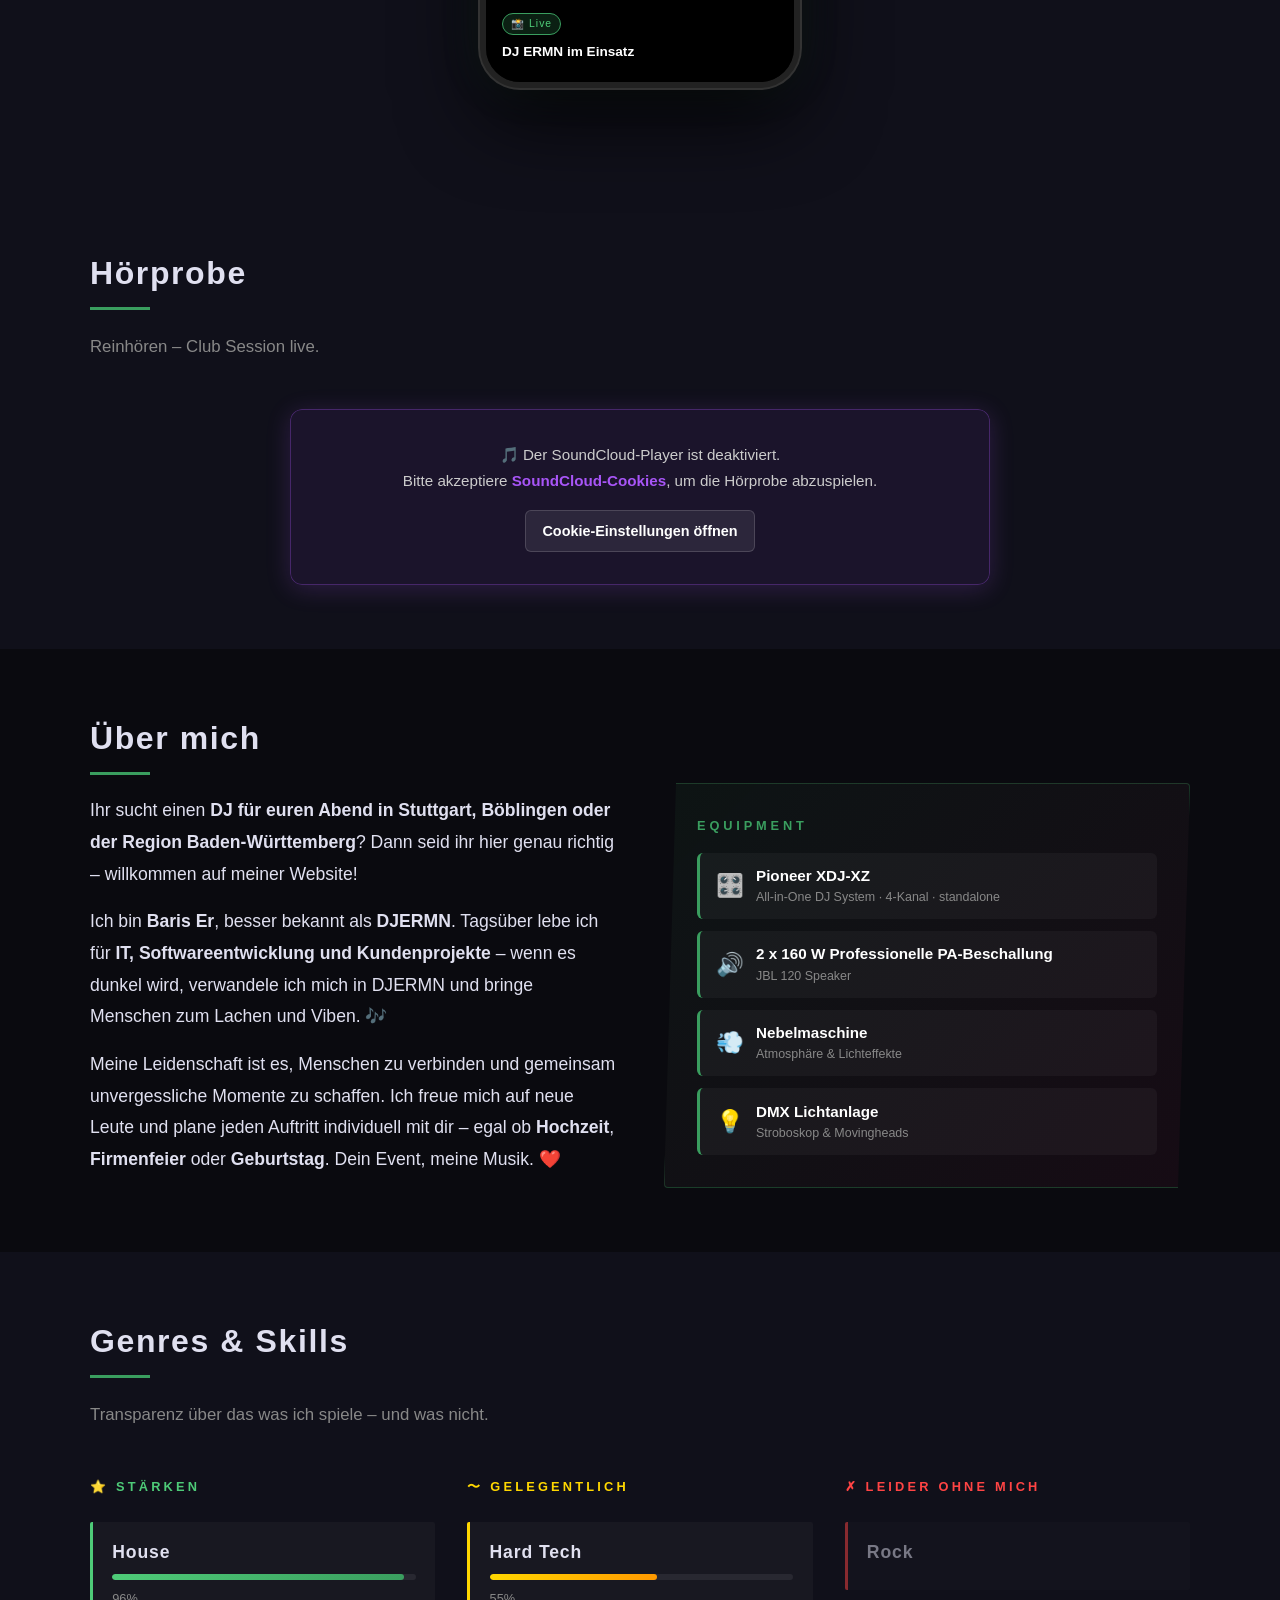
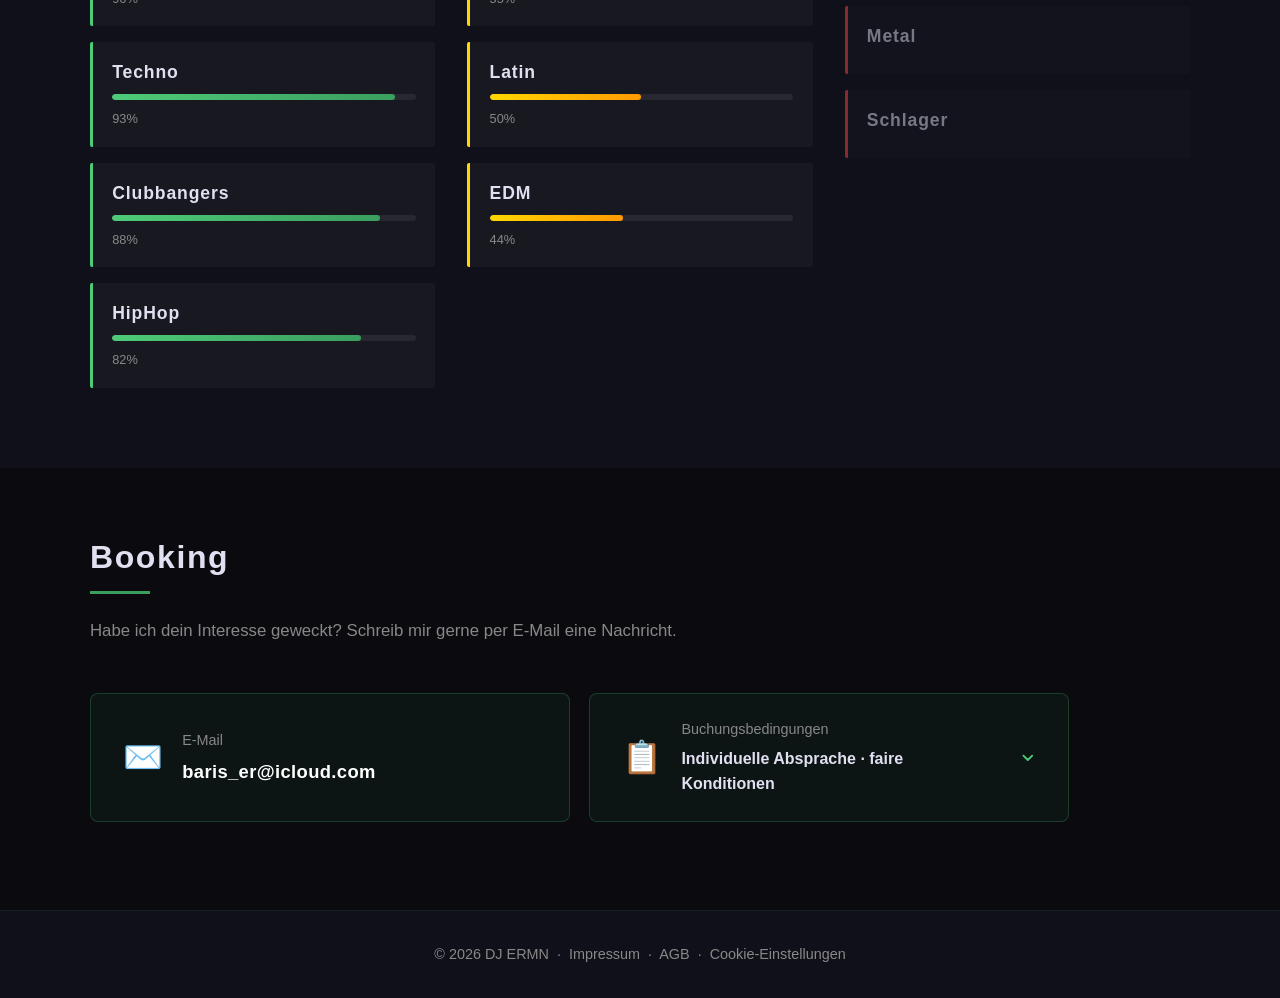
==== commit d04467be: "Add SoundCloud cookie consent - block iframe until user accepts Co-authored-by: Copilot <223556219+C" ====
--- a/index.html
+++ b/index.html
@@ -80,6 +80,15 @@
           <span class="cookie-toggle"></span>
         </label>
 
+        <label class="cookie-option">
+          <div class="cookie-option-info">
+            <span class="cookie-option-name">🎵 SoundCloud</span>
+            <span class="cookie-option-desc">Audioplayer von SoundCloud (Datenübertragung an SoundCloud)</span>
+          </div>
+          <input type="checkbox" id="chkSoundCloud" />
+          <span class="cookie-toggle"></span>
+        </label>
+
       </div>
 
       <div class="cookie-modal-actions">
@@ -181,15 +190,13 @@
     <div class="container">
       <h2 class="section-title">Hörprobe</h2>
       <p class="section-sub">Reinhören – Club Session live.</p>
-      <div class="sc-wrap">
-        <iframe
-          width="100%"
-          height="166"
-          scrolling="no"
-          frameborder="no"
-          allow="autoplay"
-          src="https://w.soundcloud.com/player/?url=https%3A//soundcloud.com/airmann/letse-go-b&color=%23a855f7&auto_play=false&hide_related=true&show_comments=false&show_user=true&show_reposts=false&show_teaser=false">
-        </iframe>
+      <div class="sc-wrap" id="scWrap">
+        <!-- SoundCloud wird erst nach Cookie-Zustimmung geladen -->
+        <div class="sc-blocked" id="scBlocked">
+          <p>🎵 Der SoundCloud-Player ist deaktiviert.</p>
+          <p>Bitte akzeptiere <strong>SoundCloud-Cookies</strong>, um die Hörprobe abzuspielen.</p>
+          <button class="cookie-btn save-sel" onclick="openCookieSettings()">Cookie-Einstellungen öffnen</button>
+        </div>
       </div>
     </div>
   </section>
@@ -406,15 +413,19 @@
 
     function acceptAll() {
       document.getElementById('chkFonts').checked = true;
+      document.getElementById('chkSoundCloud').checked = true;
       saveSelection();
     }
 
     function saveSelection() {
       const fonts = document.getElementById('chkFonts').checked;
-      localStorage.setItem('cookieFonts', fonts ? 'yes' : 'no');
+      const sc    = document.getElementById('chkSoundCloud').checked;
+      localStorage.setItem('cookieFonts',       fonts ? 'yes' : 'no');
+      localStorage.setItem('cookieSoundCloud',  sc    ? 'yes' : 'no');
       localStorage.setItem('cookieConsent', 'done');
       closeBanner();
       if (fonts) loadFonts();
+      if (sc)    loadSoundCloud();
     }
 
     function loadFonts() {
@@ -422,10 +433,20 @@
         'https://fonts.googleapis.com/css2?family=Orbitron:wght@700;900&display=swap';
     }
 
+    function loadSoundCloud() {
+      const wrap = document.getElementById('scWrap');
+      wrap.innerHTML =
+        '<iframe width="100%" height="166" scrolling="no" frameborder="no" allow="autoplay" ' +
+        'src="https://w.soundcloud.com/player/?url=https%3A//soundcloud.com/airmann/letse-go-b' +
+        '&color=%23a855f7&auto_play=false&hide_related=true&show_comments=false' +
+        '&show_user=true&show_reposts=false&show_teaser=false"></iframe>';
+    }
+
     // Show or hide on load
     if (localStorage.getItem('cookieConsent') === 'done') {
       banner.style.display = 'none';
-      if (localStorage.getItem('cookieFonts') === 'yes') loadFonts();
+      if (localStorage.getItem('cookieFonts')      === 'yes') loadFonts();
+      if (localStorage.getItem('cookieSoundCloud') === 'yes') loadSoundCloud();
     } else {
       // Smooth fade-in after short delay
       banner.style.display = 'flex';
@@ -538,7 +559,8 @@
     }
 
     function openCookieSettings() {
-      document.getElementById('chkFonts').checked = localStorage.getItem('cookieFonts') === 'yes';
+      document.getElementById('chkFonts').checked       = localStorage.getItem('cookieFonts')      === 'yes';
+      document.getElementById('chkSoundCloud').checked  = localStorage.getItem('cookieSoundCloud') === 'yes';
       banner.style.display = 'flex';
       banner.classList.remove('cookie-hide');
       banner.style.opacity = '0';
--- a/style.css
+++ b/style.css
@@ -927,6 +927,19 @@
   box-shadow: 0 4px 24px rgba(168,85,247,0.2);
 }
 
+.sc-blocked {
+  background: rgba(168,85,247,0.08);
+  border: 1px solid rgba(168,85,247,0.3);
+  border-radius: 12px;
+  padding: 2rem;
+  text-align: center;
+  color: #ccc;
+  font-size: 0.95rem;
+  line-height: 1.7;
+}
+.sc-blocked strong { color: #a855f7; }
+.sc-blocked .cookie-btn { margin-top: 1rem; }
+
 /* Caption overlay */
 .story-caption {
   position: absolute;
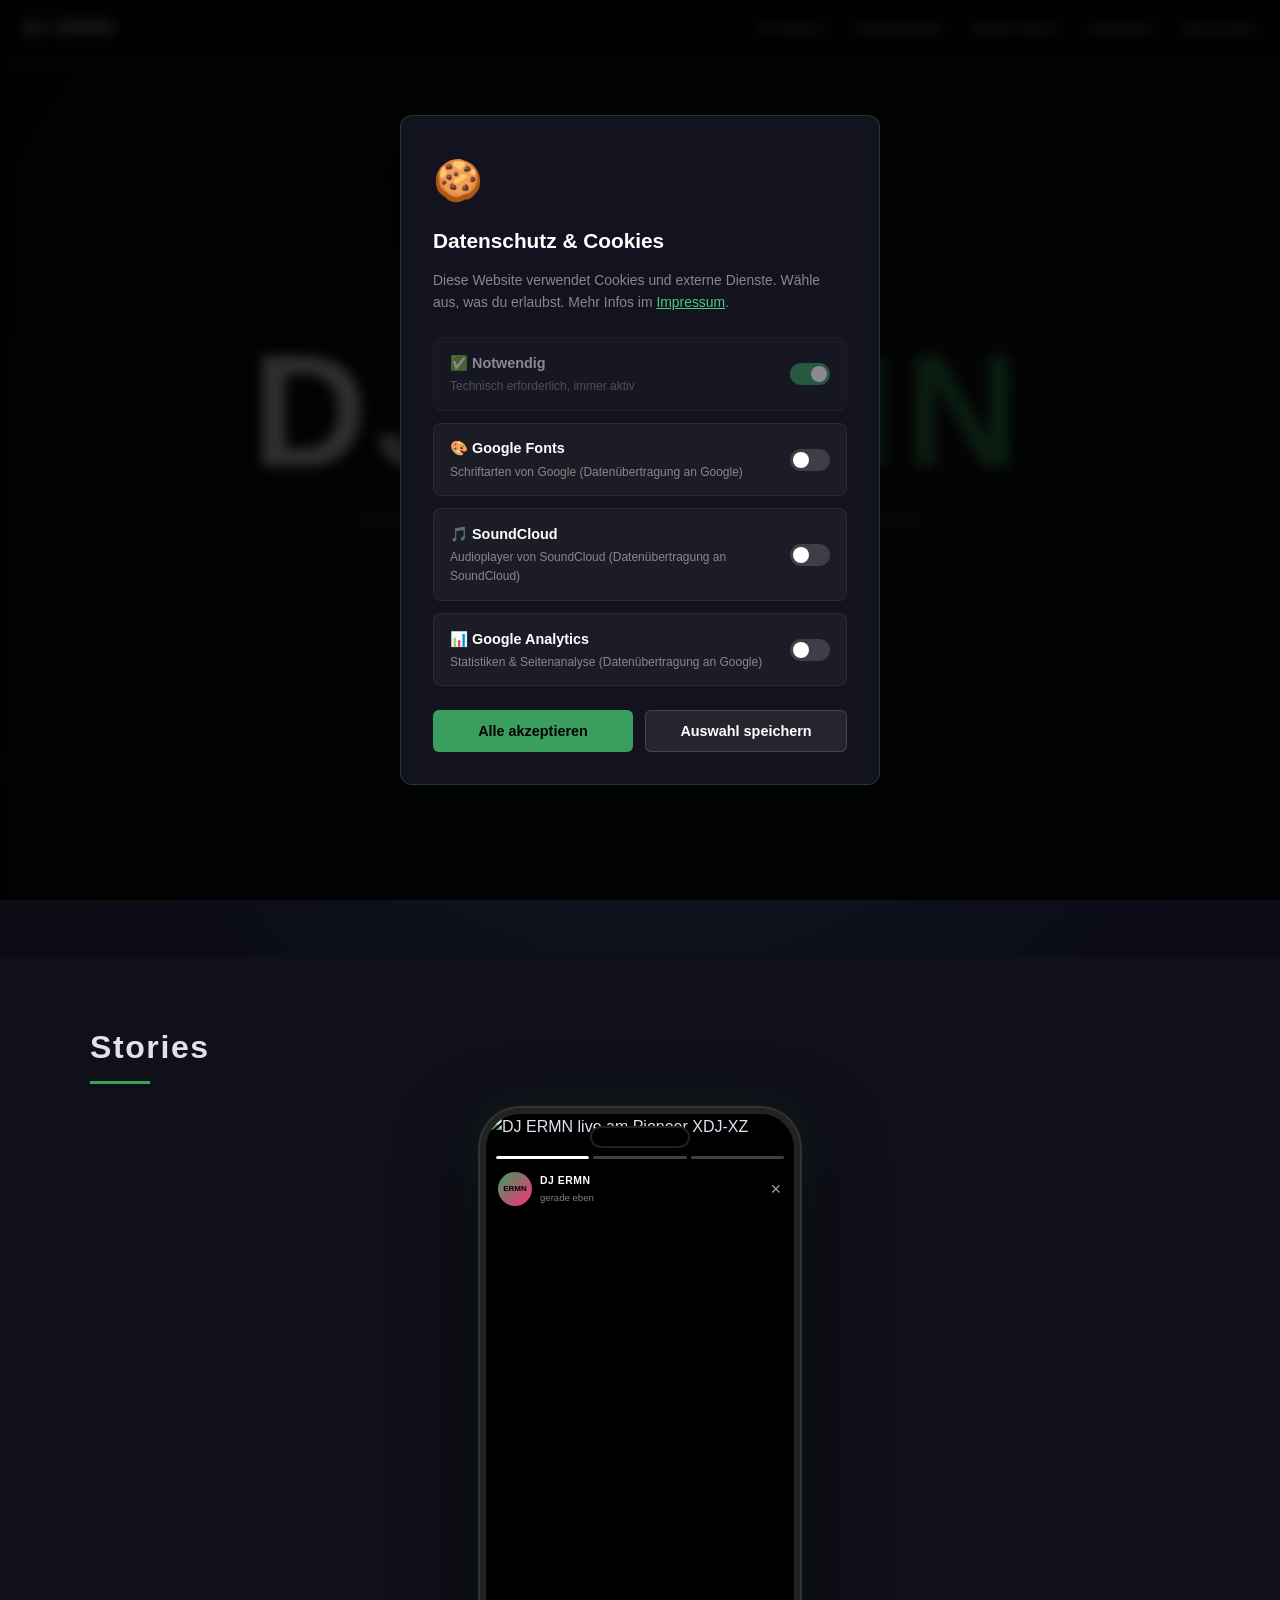
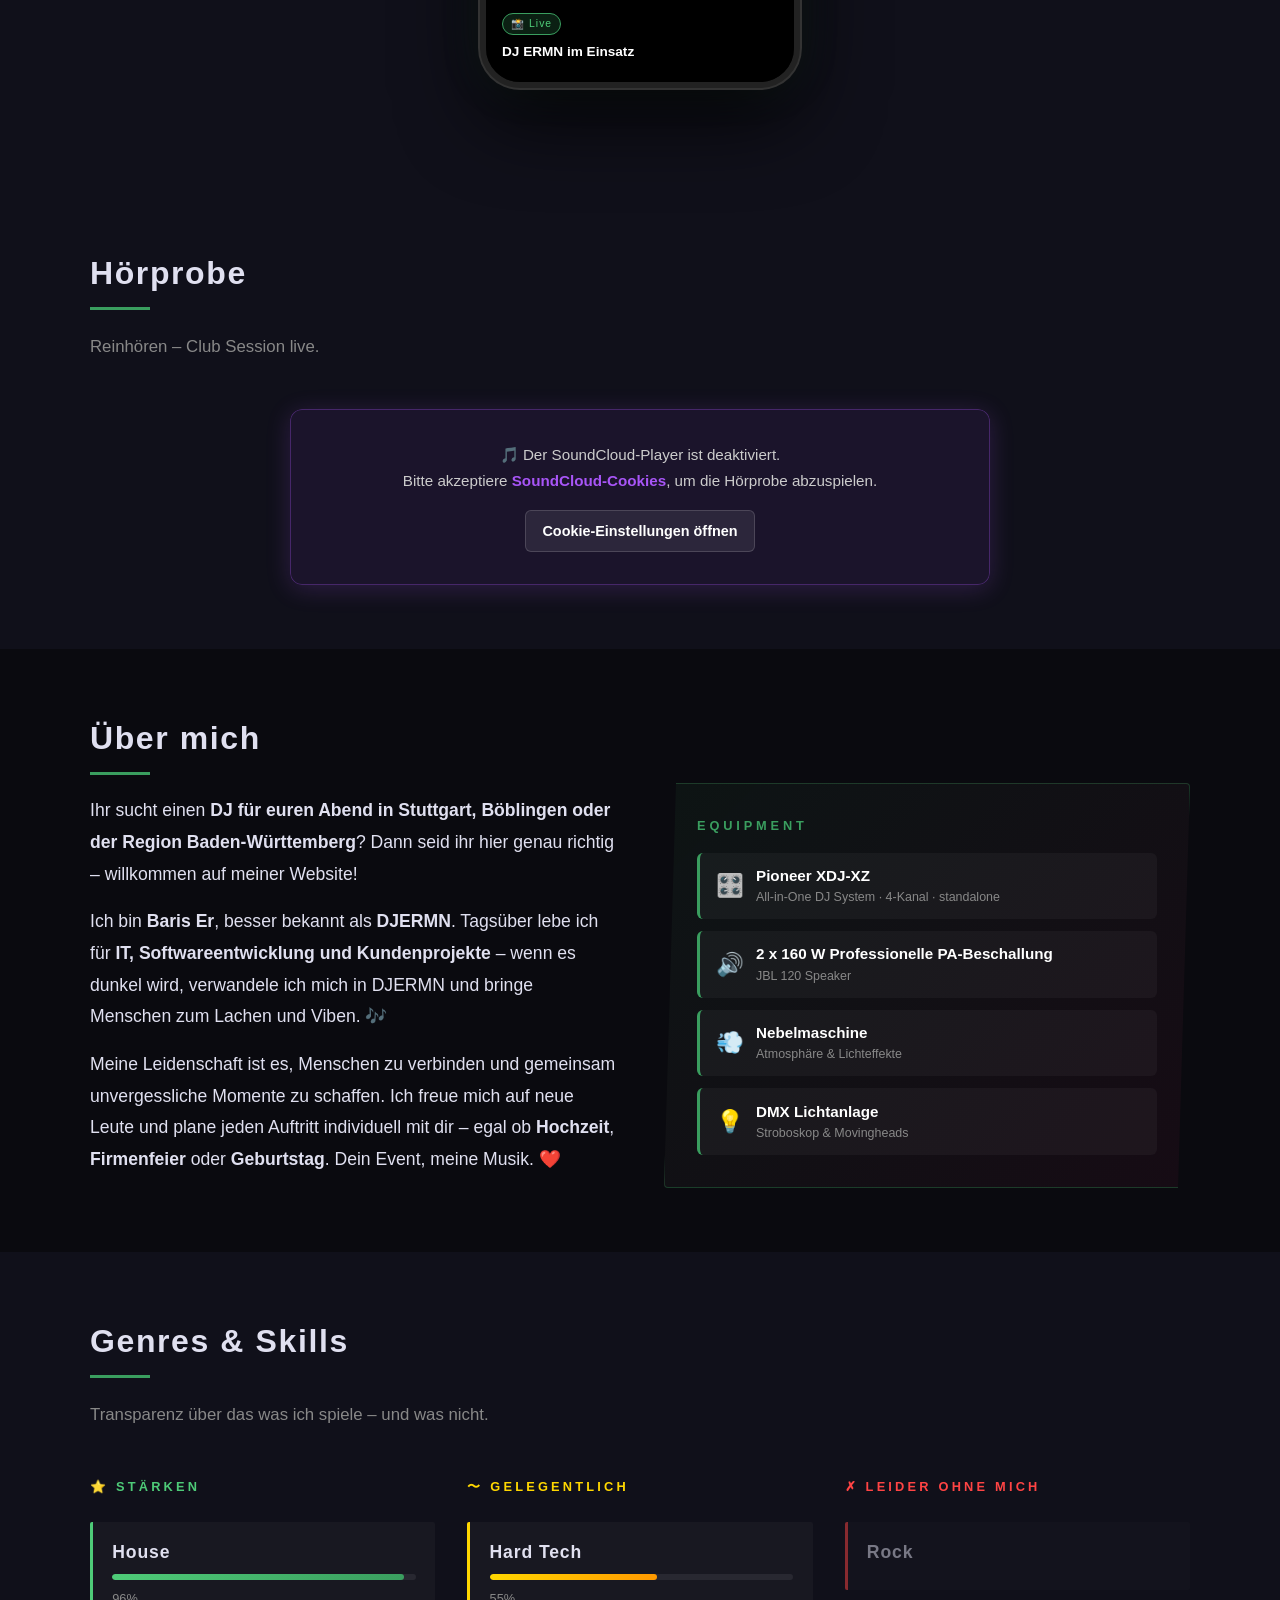
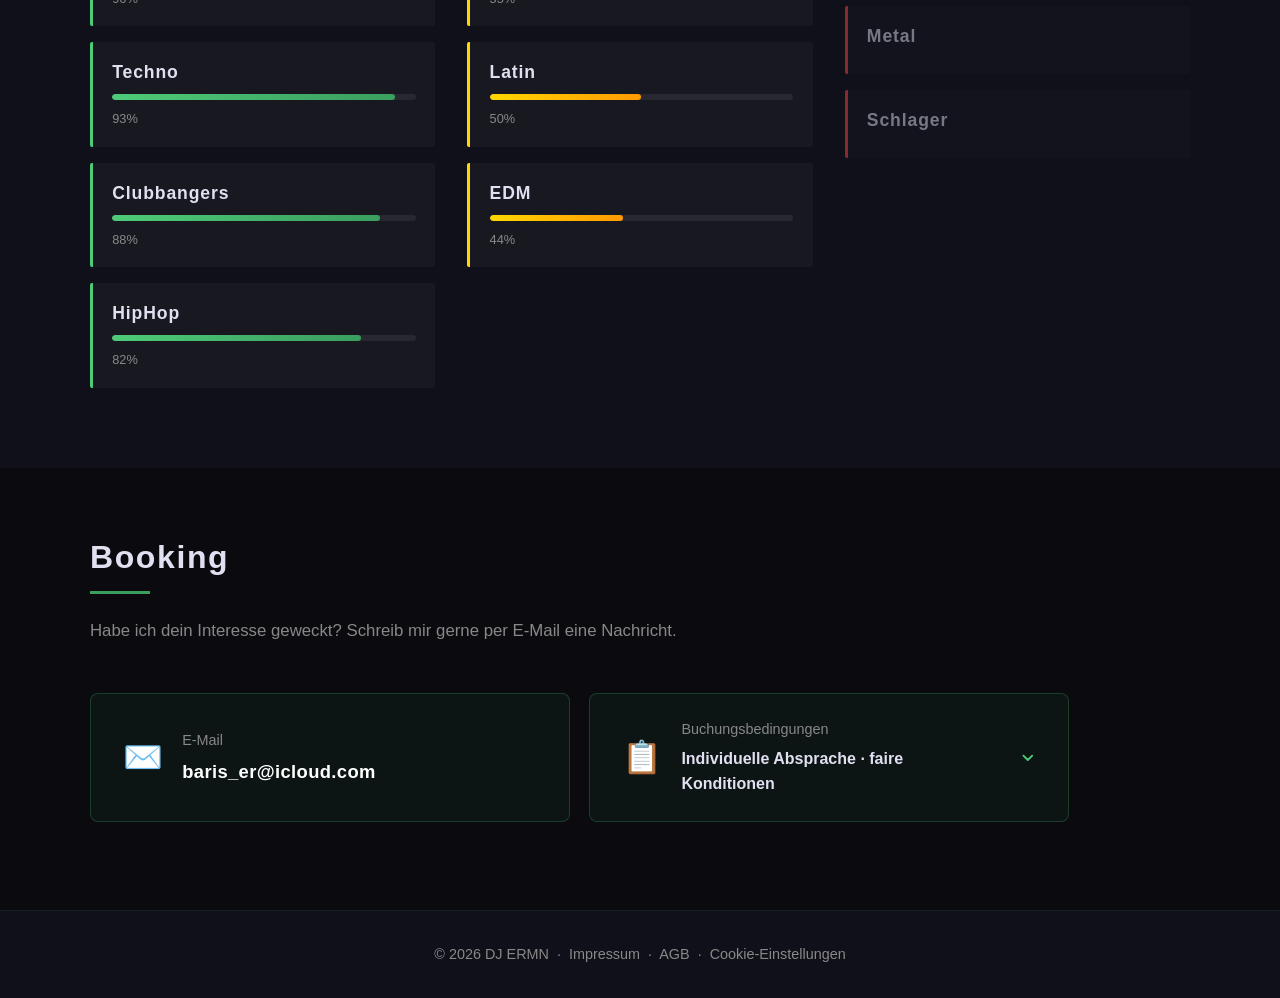
==== commit dee1dde7: "Add Google Analytics with cookie consent gate Co-authored-by: Copilot <223556219+Copilot@users.norep" ====
--- a/index.html
+++ b/index.html
@@ -86,6 +86,15 @@
             <span class="cookie-option-desc">Audioplayer von SoundCloud (Datenübertragung an SoundCloud)</span>
           </div>
           <input type="checkbox" id="chkSoundCloud" />
+          <span class="cookie-toggle"></span>
+        </label>
+
+        <label class="cookie-option">
+          <div class="cookie-option-info">
+            <span class="cookie-option-name">📊 Google Analytics</span>
+            <span class="cookie-option-desc">Statistiken & Seitenanalyse (Datenübertragung an Google)</span>
+          </div>
+          <input type="checkbox" id="chkAnalytics" />
           <span class="cookie-toggle"></span>
         </label>
 
@@ -412,20 +421,24 @@
     }
 
     function acceptAll() {
-      document.getElementById('chkFonts').checked = true;
+      document.getElementById('chkFonts').checked      = true;
       document.getElementById('chkSoundCloud').checked = true;
+      document.getElementById('chkAnalytics').checked  = true;
       saveSelection();
     }
 
     function saveSelection() {
-      const fonts = document.getElementById('chkFonts').checked;
-      const sc    = document.getElementById('chkSoundCloud').checked;
-      localStorage.setItem('cookieFonts',       fonts ? 'yes' : 'no');
-      localStorage.setItem('cookieSoundCloud',  sc    ? 'yes' : 'no');
+      const fonts     = document.getElementById('chkFonts').checked;
+      const sc        = document.getElementById('chkSoundCloud').checked;
+      const analytics = document.getElementById('chkAnalytics').checked;
+      localStorage.setItem('cookieFonts',      fonts     ? 'yes' : 'no');
+      localStorage.setItem('cookieSoundCloud', sc        ? 'yes' : 'no');
+      localStorage.setItem('cookieAnalytics',  analytics ? 'yes' : 'no');
       localStorage.setItem('cookieConsent', 'done');
       closeBanner();
-      if (fonts) loadFonts();
-      if (sc)    loadSoundCloud();
+      if (fonts)     loadFonts();
+      if (sc)        loadSoundCloud();
+      if (analytics) loadAnalytics();
     }
 
     function loadFonts() {
@@ -442,11 +455,24 @@
         '&show_user=true&show_reposts=false&show_teaser=false"></iframe>';
     }
 
+    function loadAnalytics() {
+      const s = document.createElement('script');
+      s.async = true;
+      s.src   = 'https://www.googletagmanager.com/gtag/js?id=G-RC4N8XNVNK';
+      document.head.appendChild(s);
+      window.dataLayer = window.dataLayer || [];
+      function gtag(){ dataLayer.push(arguments); }
+      window.gtag = gtag;
+      gtag('js', new Date());
+      gtag('config', 'G-RC4N8XNVNK');
+    }
+
     // Show or hide on load
     if (localStorage.getItem('cookieConsent') === 'done') {
       banner.style.display = 'none';
       if (localStorage.getItem('cookieFonts')      === 'yes') loadFonts();
       if (localStorage.getItem('cookieSoundCloud') === 'yes') loadSoundCloud();
+      if (localStorage.getItem('cookieAnalytics')  === 'yes') loadAnalytics();
     } else {
       // Smooth fade-in after short delay
       banner.style.display = 'flex';
@@ -559,8 +585,9 @@
     }
 
     function openCookieSettings() {
-      document.getElementById('chkFonts').checked       = localStorage.getItem('cookieFonts')      === 'yes';
-      document.getElementById('chkSoundCloud').checked  = localStorage.getItem('cookieSoundCloud') === 'yes';
+      document.getElementById('chkFonts').checked      = localStorage.getItem('cookieFonts')      === 'yes';
+      document.getElementById('chkSoundCloud').checked = localStorage.getItem('cookieSoundCloud') === 'yes';
+      document.getElementById('chkAnalytics').checked  = localStorage.getItem('cookieAnalytics')  === 'yes';
       banner.style.display = 'flex';
       banner.classList.remove('cookie-hide');
       banner.style.opacity = '0';
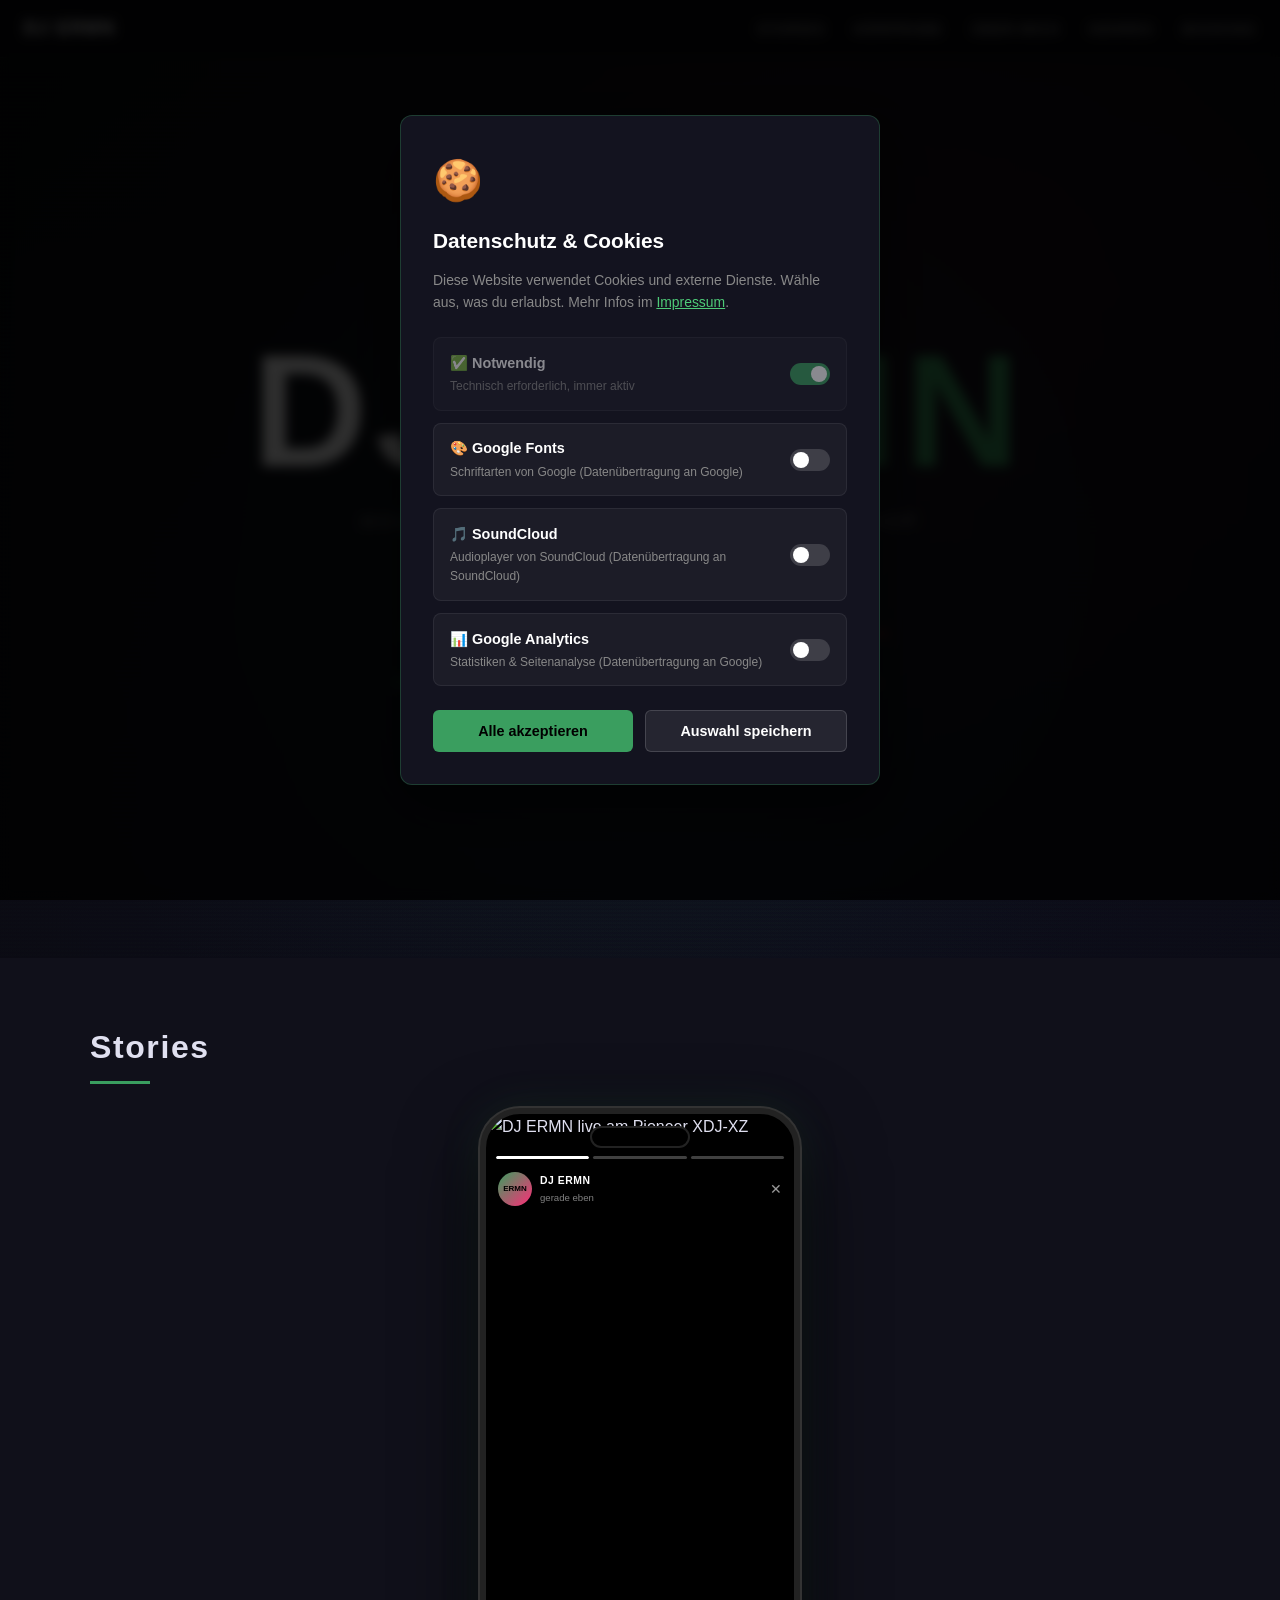
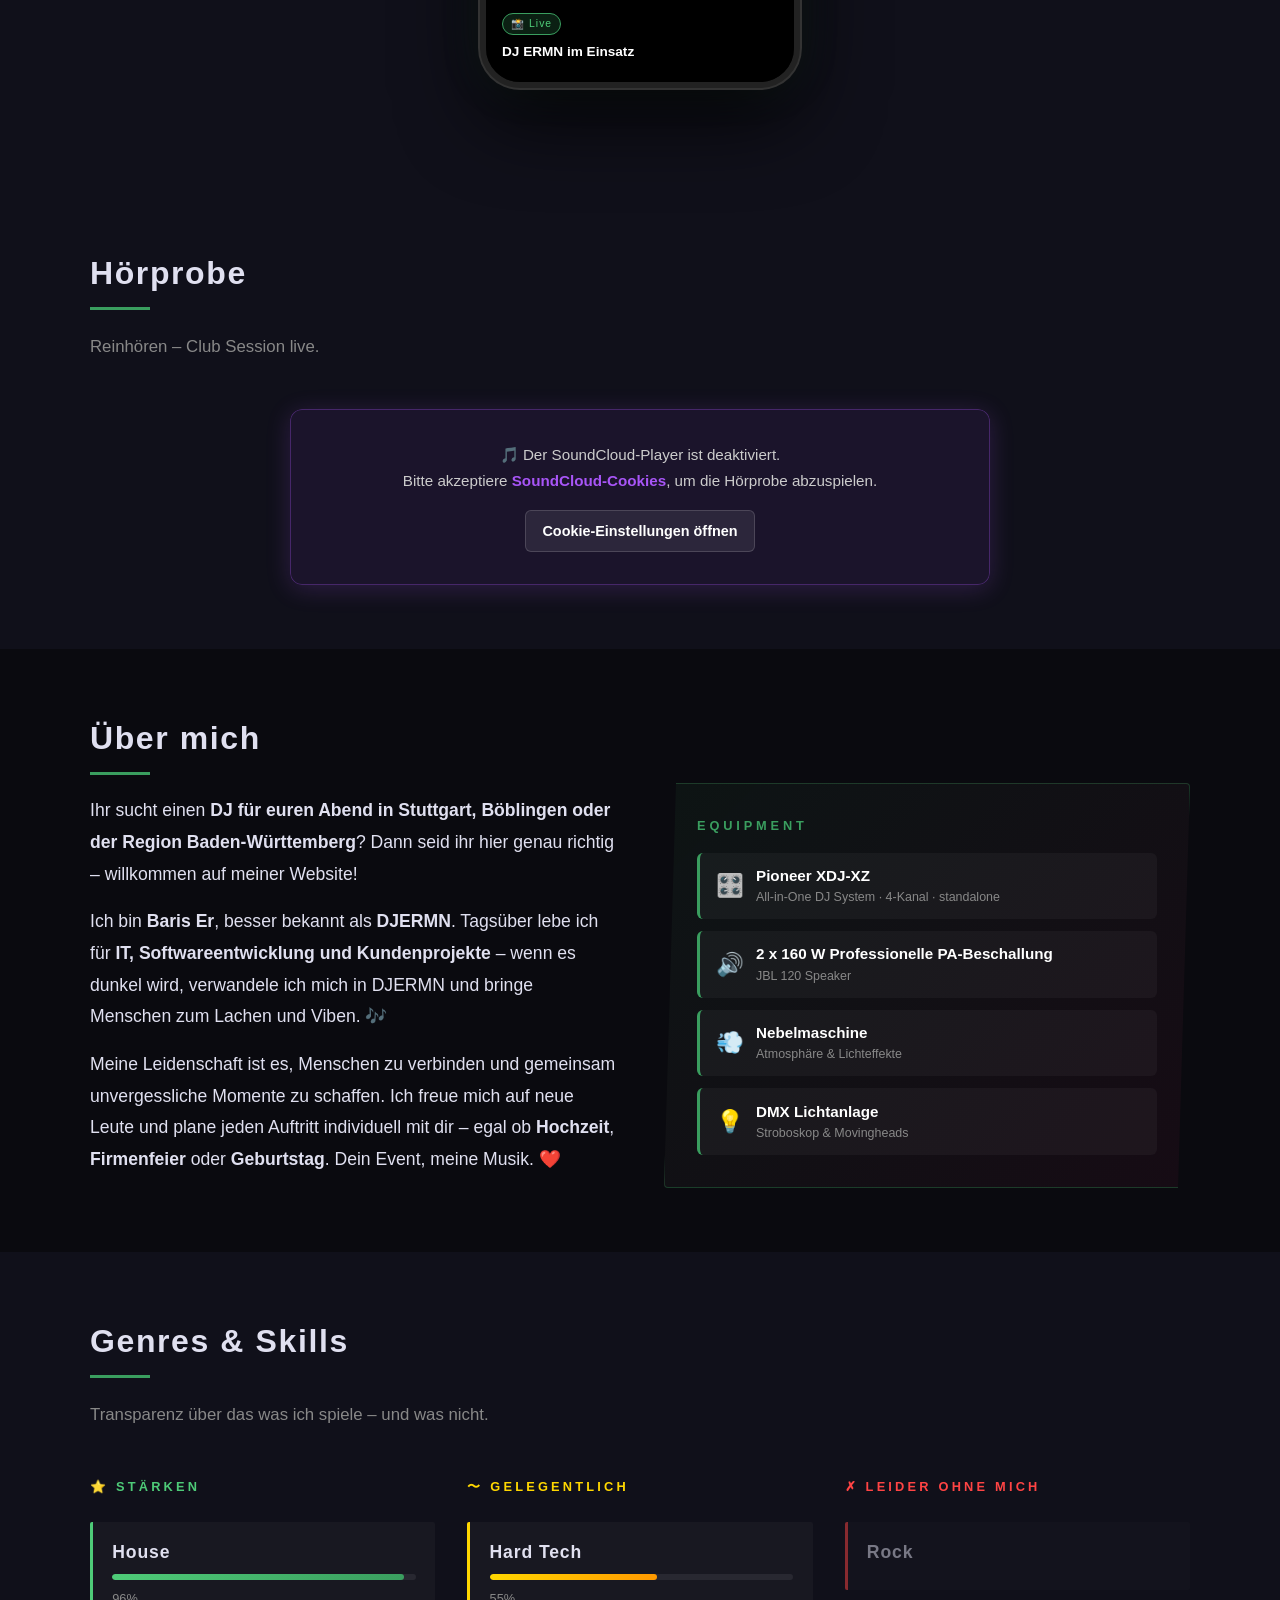
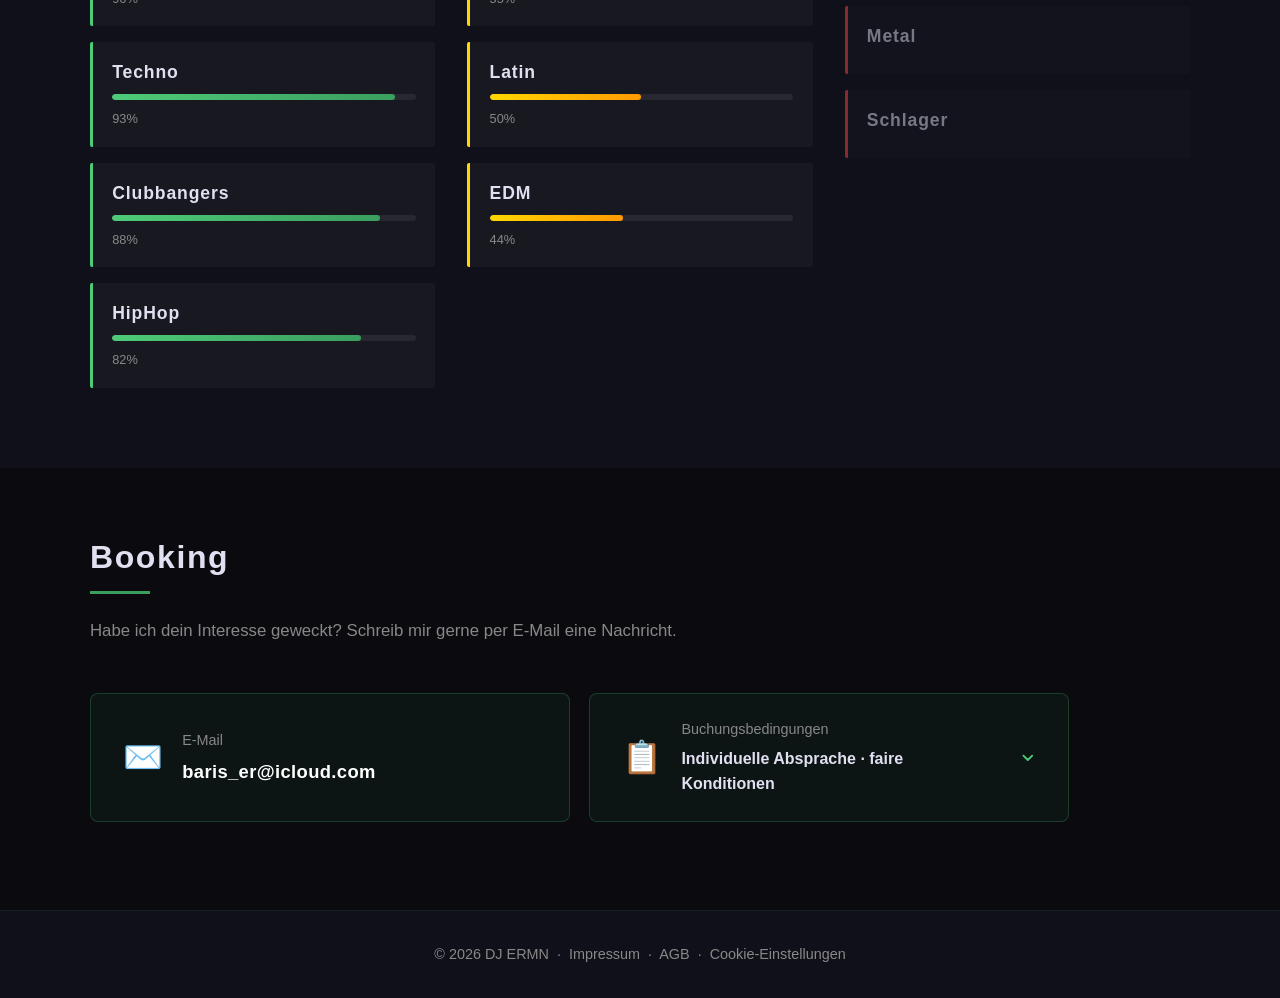
==== commit 43b4608b: "Add Now Playing live link button to hero section" ====
--- a/index.html
+++ b/index.html
@@ -130,6 +130,7 @@
       <p class="hero-tagline">House · Techno · Clubbangers · HipHop</p>
       <p class="hero-location">📍 Stuttgart · Böblingen · Baden-Württemberg</p>
       <a href="#stories" class="btn">Stories ansehen</a>
+      <a href="https://djermn.github.io/now-playing/" class="btn btn-live" target="_blank" rel="noopener"><span class="live-dot-hero"></span>Now Playing</a>
     </div>
   </header>
 
--- a/style.css
+++ b/style.css
@@ -381,6 +381,36 @@
   box-shadow: 0 0 30px rgba(58,158,95,0.4);
 }
 
+.hero-content .btn + .btn {
+  margin-left: 12px;
+}
+
+.btn-live {
+  border-color: #ef4444;
+  color: #ef4444;
+  display: inline-flex;
+  align-items: center;
+  gap: 8px;
+}
+.btn-live:hover {
+  background: #ef4444;
+  color: #fff;
+  box-shadow: 0 0 30px rgba(239,68,68,0.4);
+}
+.live-dot-hero {
+  width: 7px; height: 7px;
+  border-radius: 50%;
+  background: #ef4444;
+  box-shadow: 0 0 6px #ef4444;
+  animation: blink-hero 2s ease-in-out infinite;
+  flex-shrink: 0;
+}
+.btn-live:hover .live-dot-hero {
+  background: #fff;
+  box-shadow: 0 0 6px #fff;
+}
+@keyframes blink-hero { 0%, 100% { opacity: 1; } 50% { opacity: 0.2; } }
+
 /* ── SECTIONS ─────────────────────────────────────── */
 .section {
   padding: 4rem 1.5rem;
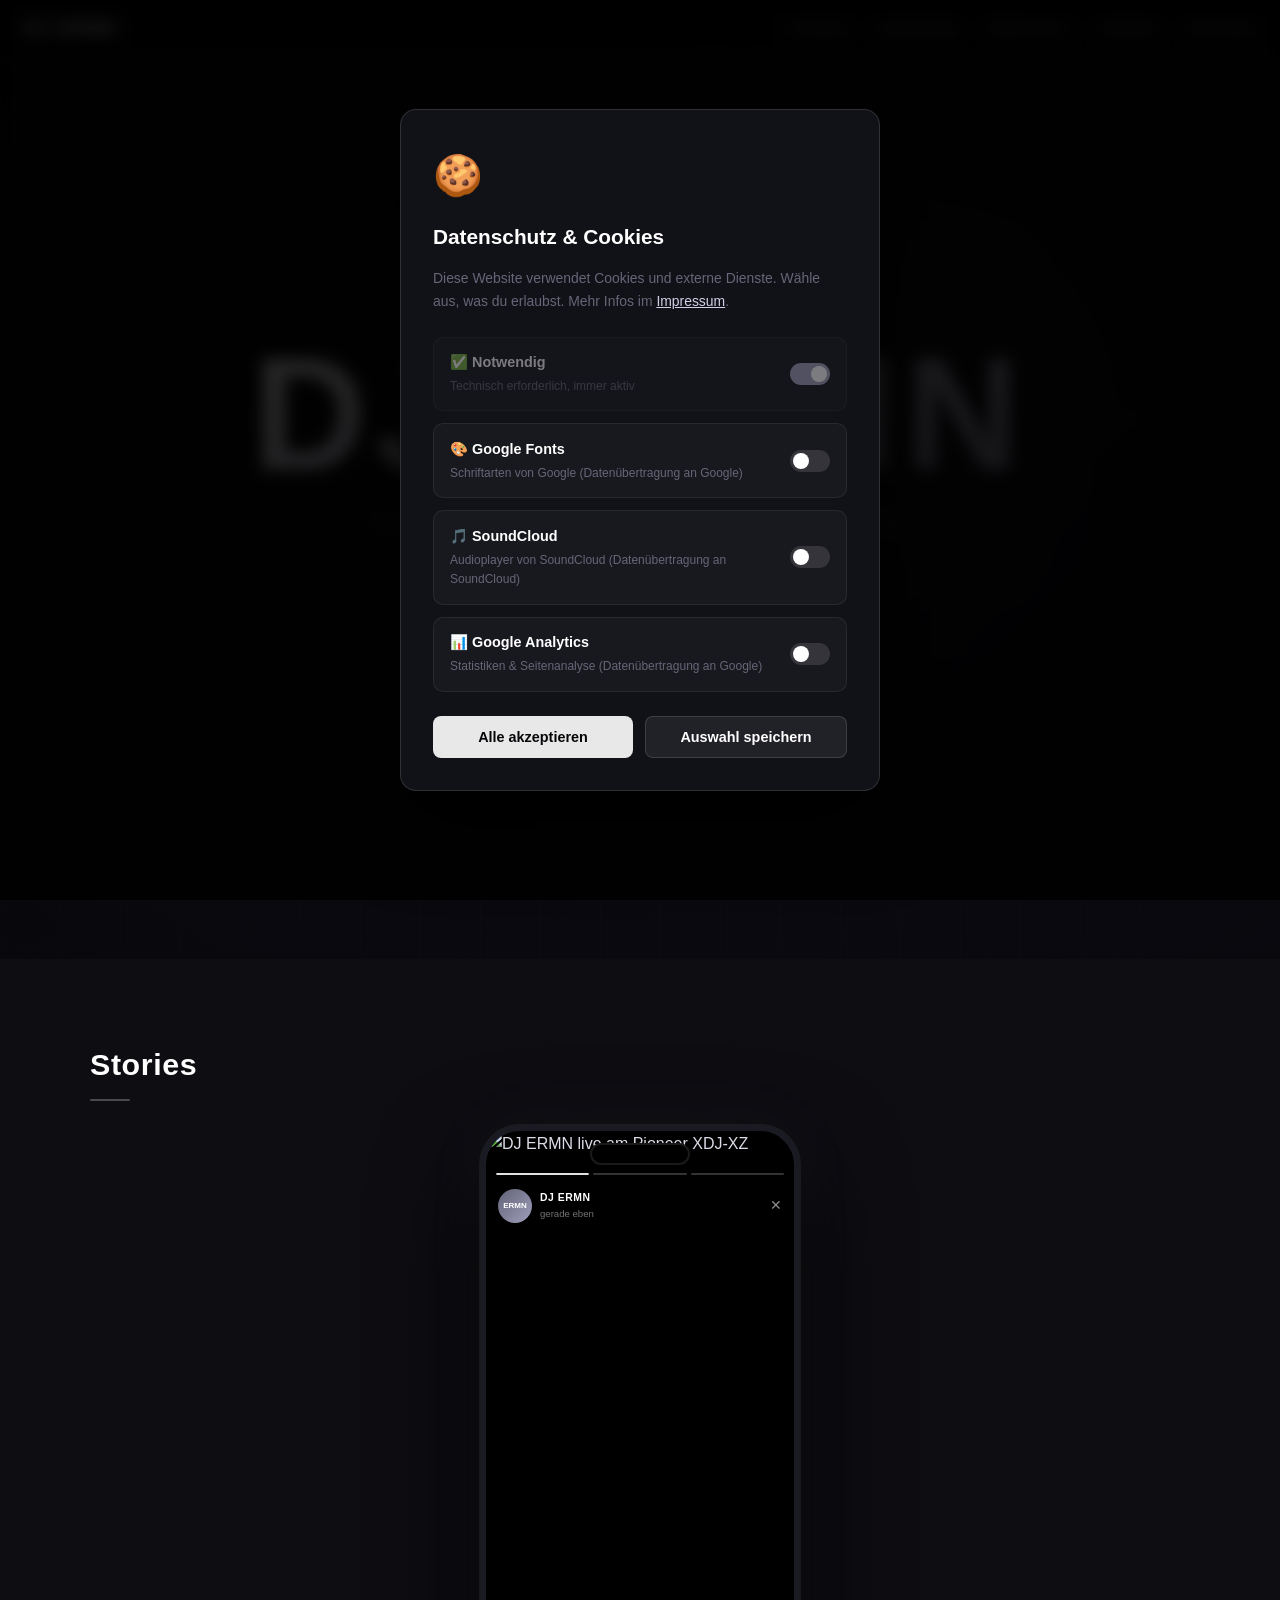
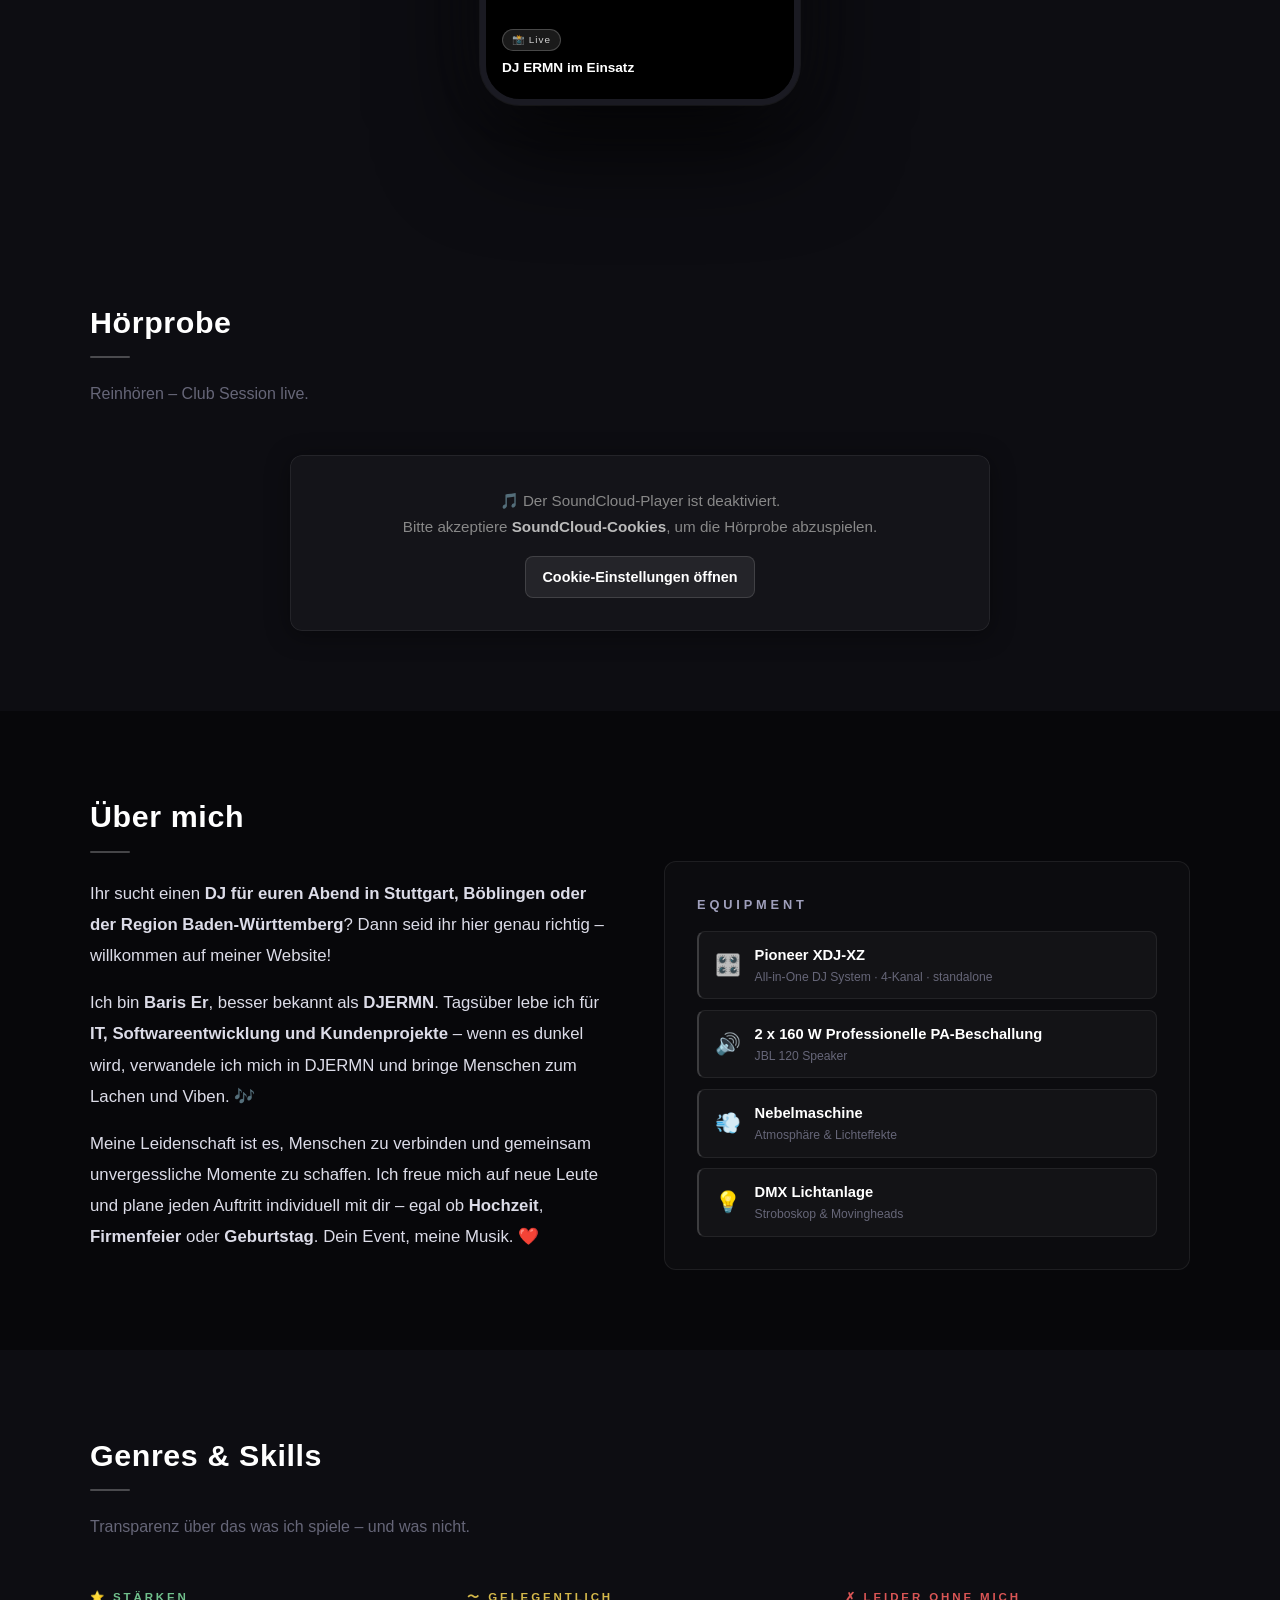
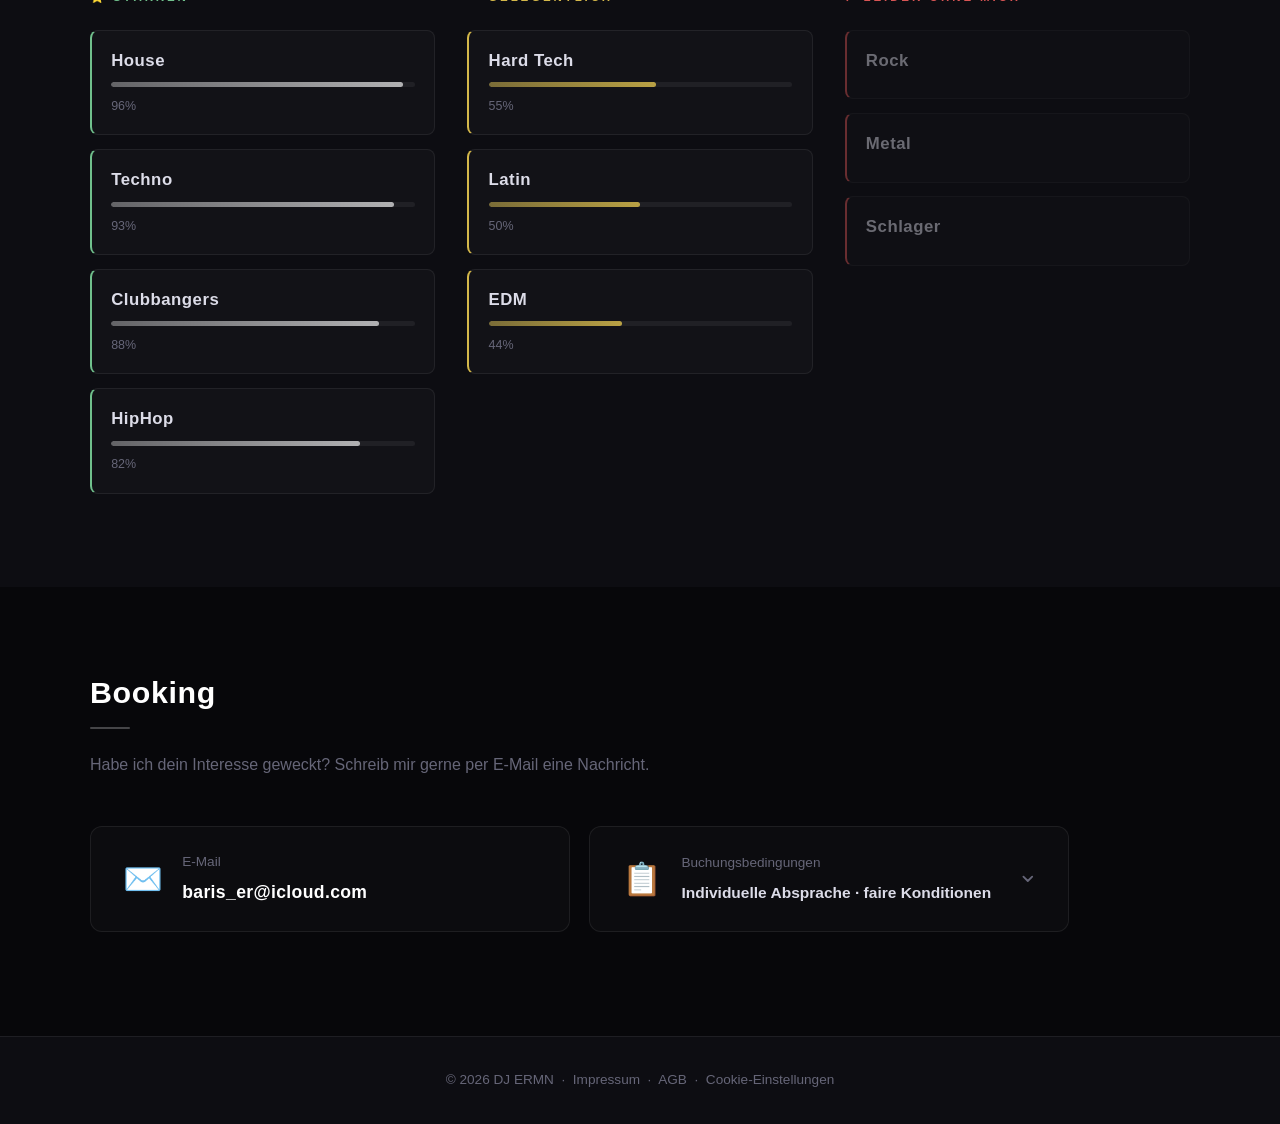
==== commit 6cc45a19: "Redesign: replace green accent with silver/dark-gray palette, cleaner typography and cards" ====
--- a/index.html
+++ b/index.html
@@ -48,7 +48,7 @@
   }
   </script>
 
-  <link rel="stylesheet" href="style.css?v=20260329" />  <link id="gfonts" rel="stylesheet" href="" />
+  <link rel="stylesheet" href="style.css?v=20260517" />  <link id="gfonts" rel="stylesheet" href="" />
 </head>
 <body>
 
--- a/style.css
+++ b/style.css
@@ -1,1024 +1,623 @@
-* {
-  margin: 0;
-  padding: 0;
-  box-sizing: border-box;
-  touch-action: pan-x pan-y;
-}
-
-:root {
-  --accent: #3a9e5f;
-  --accent-bright: #4ecb78;
-  --accent2: #ff2d78;
-  --bg: #0a0a0f;
-  --bg2: #10101a;
-  --text: #e0e0f0;
-  --muted: #888;
-  --green: #4ecb78;
-  --yellow: #ffd700;
-  --red: #ff4444;
-}
-
-html {
-  scroll-behavior: smooth;
-}
-
-body {
-  font-family: Arial, sans-serif;
-  background: var(--bg);
-  color: var(--text);
-  font-size: 1rem;
-  line-height: 1.6;
-}
-
-/* ── COOKIE BANNER ────────────────────────────────── */
-/* ── COOKIE OVERLAY ───────────────────────────────── */
-.cookie-overlay {
-  display: none;
-  position: fixed;
-  inset: 0;
-  z-index: 9999;
-  background: rgba(0,0,0,0.82);
-  backdrop-filter: blur(6px);
-  align-items: center;
-  justify-content: center;
-  padding: 1.5rem;
-  opacity: 0;
-  transition: opacity 0.4s ease;
-}
-
-.cookie-overlay.cookie-hide {
-  opacity: 0 !important;
-}
-
-.cookie-modal {
-  background: #13131f;
-  border: 1px solid rgba(58,158,95,0.3);
-  border-radius: 12px;
-  padding: 2rem;
-  max-width: 480px;
-  width: 100%;
-  box-shadow: 0 20px 60px rgba(0,0,0,0.6);
-}
-
-.cookie-modal-icon {
-  font-size: 2.5rem;
-  margin-bottom: 0.75rem;
-}
-
-.cookie-modal-title {
-  font-family: Arial, sans-serif;
-  font-weight: 800;
-  font-size: 1.3rem;
-  color: #fff;
-  margin-bottom: 0.75rem;
-}
-
-.cookie-modal-desc {
-  color: var(--muted);
-  font-size: 0.87rem;
-  line-height: 1.6;
-  margin-bottom: 1.5rem;
-}
-
-.cookie-modal-desc a {
-  color: var(--accent-bright);
-  text-decoration: underline;
-}
-
-.cookie-options {
-  display: flex;
-  flex-direction: column;
-  gap: 0.75rem;
-  margin-bottom: 1.5rem;
-}
-
-.cookie-option {
-  display: flex;
-  align-items: center;
-  justify-content: space-between;
-  background: rgba(255,255,255,0.04);
-  border: 1px solid rgba(255,255,255,0.07);
-  border-radius: 8px;
-  padding: 0.85rem 1rem;
-  cursor: pointer;
-  gap: 1rem;
-}
-
-.cookie-option.disabled { opacity: 0.5; cursor: default; }
-
-.cookie-option input[type="checkbox"] { display: none; }
-
-.cookie-option-info {
-  display: flex;
-  flex-direction: column;
-  gap: 2px;
-  flex: 1;
-}
-
-.cookie-option-name {
-  font-weight: 700;
-  font-size: 0.9rem;
-  color: #fff;
-}
-
-.cookie-option-desc {
-  font-size: 0.75rem;
-  color: var(--muted);
-}
-
-/* Toggle switch */
-.cookie-toggle {
-  width: 40px;
-  height: 22px;
-  border-radius: 999px;
-  background: rgba(255,255,255,0.15);
-  position: relative;
-  flex-shrink: 0;
-  transition: background 0.25s;
-}
-
-.cookie-toggle::after {
-  content: '';
-  position: absolute;
-  top: 3px;
-  left: 3px;
-  width: 16px;
-  height: 16px;
-  border-radius: 50%;
-  background: #fff;
-  transition: transform 0.25s;
-}
-
-.cookie-toggle.locked {
-  background: var(--accent);
-}
-
-.cookie-toggle.locked::after {
-  transform: translateX(18px);
-}
-
-.cookie-option input:checked ~ .cookie-toggle {
-  background: var(--accent);
-}
-
-.cookie-option input:checked ~ .cookie-toggle::after {
-  transform: translateX(18px);
-}
-
-.cookie-modal-actions {
-  display: flex;
-  gap: 0.75rem;
-  flex-wrap: wrap;
-}
-
-.cookie-btn {
-  flex: 1;
-  min-width: 120px;
-  padding: 0.75rem 1rem;
-  border: none;
-  border-radius: 6px;
-  font-family: Arial, sans-serif;
-  font-weight: 700;
-  font-size: 0.9rem;
-  cursor: pointer;
-  transition: opacity 0.2s;
-}
-
-.cookie-btn:hover { opacity: 0.85; }
-.cookie-btn.accept-all { background: var(--accent); color: #000; }
-.cookie-btn.save-sel   { background: rgba(255,255,255,0.08); color: #fff; border: 1px solid rgba(255,255,255,0.15); }
-
-/* ── NAV ──────────────────────────────────────────── */
-.navbar {
-  position: sticky;
-  top: 0;
-  z-index: 100;
-  display: flex;
-  align-items: center;
-  justify-content: space-between;
-  padding: 0.9rem 1.5rem;
-  background: rgba(10,10,15,0.95);
-  backdrop-filter: blur(10px);
-  border-bottom: 1px solid rgba(58,158,95,0.15);
-}
-
-.nav-logo {
-  font-family: 'Orbitron', sans-serif;
-  font-weight: 900;
-  font-size: 1.1rem;
-  color: #fff;
-  text-decoration: none;
-  letter-spacing: 0.1em;
-}
-
-.nav-links {
-  display: flex;
-  gap: 1.8rem;
-  list-style: none;
-}
-
-.nav-links a {
-  color: var(--muted);
-  text-decoration: none;
-  font-size: 0.9rem;
-  font-weight: 700;
-  text-transform: uppercase;
-  letter-spacing: 0.05em;
-  transition: color 0.2s;
-}
-
-.nav-links a:hover {
-  color: var(--accent-bright);
-}
-
-/* Hamburger button */
-.hamburger {
-  display: none;
-  flex-direction: column;
-  gap: 5px;
-  background: none;
-  border: none;
-  cursor: pointer;
-  padding: 4px;
-}
-
-.hamburger span {
-  display: block;
-  width: 24px;
-  height: 2px;
-  background: #fff;
-  border-radius: 2px;
-  transition: all 0.3s ease;
-  transform-origin: center;
-}
-
-.hamburger.open span:nth-child(1) { transform: translateY(7px) rotate(45deg); }
-.hamburger.open span:nth-child(2) { opacity: 0; }
-.hamburger.open span:nth-child(3) { transform: translateY(-7px) rotate(-45deg); }
-
-@media (max-width: 700px) {
-  .hamburger { display: flex; }
-
-  .nav-links {
-    display: none;
-    flex-direction: column;
-    gap: 0;
-    position: absolute;
-    top: 100%;
-    left: 0;
-    right: 0;
-    background: rgba(10,10,15,0.98);
-    border-bottom: 1px solid rgba(58,158,95,0.2);
-    padding: 0.5rem 0;
-  }
-
-  .nav-links.open { display: flex; }
-
-  .nav-links li a {
-    display: block;
-    padding: 0.9rem 1.5rem;
-    border-bottom: 1px solid rgba(255,255,255,0.05);
-  }
-}
-
-/* ── HERO ─────────────────────────────────────────── */
-.hero {
-  position: relative;
-  min-height: 100vh;
-  display: flex;
-  align-items: center;
-  justify-content: center;
-  text-align: center;
-  background:
-    radial-gradient(ellipse at 50% 60%, rgba(58,158,95,0.10) 0%, transparent 70%),
-    radial-gradient(ellipse at 80% 20%, rgba(255,45,120,0.07) 0%, transparent 60%),
-    linear-gradient(160deg, #0a0a0f 0%, #0d0d1f 100%);
-  overflow: hidden;
-}
-
-.hero::before {
-  content: '';
-  position: absolute;
-  inset: 0;
-  background: repeating-linear-gradient(
-    0deg,
-    transparent,
-    transparent 2px,
-    rgba(58,158,95,0.02) 2px,
-    rgba(58,158,95,0.02) 4px
-  );
-  pointer-events: none;
-}
-
-.hero-overlay {
-  position: absolute;
-  inset: 0;
-  background: radial-gradient(circle at center, transparent 30%, rgba(10,10,15,0.6) 100%);
-}
-
-.hero-content {
-  position: relative;
-  z-index: 1;
-}
-
-.hero-sub {
-  font-family: 'Orbitron', sans-serif;
-  font-size: 0.75rem;
-  letter-spacing: 0.4em;
-  color: var(--accent);
-  margin-bottom: 1rem;
-  text-transform: uppercase;
-}
-
-.hero-title {
-  font-family: 'Orbitron', sans-serif;
-  font-size: clamp(4rem, 15vw, 10rem);
-  font-weight: 900;
-  letter-spacing: 0.05em;
-  line-height: 1;
-  background: linear-gradient(135deg, #fff 30%, var(--accent) 70%);
-  -webkit-background-clip: text;
-  -webkit-text-fill-color: transparent;
-  background-clip: text;
-  text-shadow: none;
-  margin-bottom: 1rem;
-}
-
-.hero-tagline {
-  font-size: 1.2rem;
-  letter-spacing: 0.2em;
-  color: var(--muted);
-  margin-bottom: 2.5rem;
-  text-transform: uppercase;
-}
-
-.hero-location {
-  font-size: 0.85rem;
-  color: var(--accent-bright);
-  letter-spacing: 0.1em;
-  margin-bottom: 2rem;
-}
-
-.btn {
-  display: inline-block;
-  padding: 0.85rem 2.5rem;
-  background: transparent;
-  border: 2px solid var(--accent);
-  color: var(--accent);
-  font-family: 'Orbitron', sans-serif;
-  font-size: 0.85rem;
-  letter-spacing: 0.2em;
-  text-decoration: none;
-  text-transform: uppercase;
-  cursor: pointer;
-  transition: all 0.3s ease;
-  clip-path: polygon(8px 0%, 100% 0%, calc(100% - 8px) 100%, 0% 100%);
-}
-
-.btn:hover {
-  background: var(--accent);
-  color: var(--bg);
-  box-shadow: 0 0 30px rgba(58,158,95,0.4);
-}
-
-.hero-content .btn + .btn {
-  margin-left: 12px;
-}
-
-.btn-live {
-  border-color: #ef4444;
-  color: #ef4444;
-  display: inline-flex;
-  align-items: center;
-  gap: 8px;
-}
-.btn-live:hover {
-  background: #ef4444;
-  color: #fff;
-  box-shadow: 0 0 30px rgba(239,68,68,0.4);
-}
-.live-dot-hero {
-  width: 7px; height: 7px;
-  border-radius: 50%;
-  background: #ef4444;
-  box-shadow: 0 0 6px #ef4444;
-  animation: blink-hero 2s ease-in-out infinite;
-  flex-shrink: 0;
-}
-.btn-live:hover .live-dot-hero {
-  background: #fff;
-  box-shadow: 0 0 6px #fff;
-}
-@keyframes blink-hero { 0%, 100% { opacity: 1; } 50% { opacity: 0.2; } }
-
-/* ── SECTIONS ─────────────────────────────────────── */
-.section {
-  padding: 4rem 1.5rem;
-}
-
-.section.dark {
-  background: var(--bg2);
-}
-
-.container {
-  max-width: 1100px;
-  margin: 0 auto;
-}
-
-@media (max-width: 700px) {
-  .section { padding: 2.5rem 1rem; }
-  .hero { min-height: 85vh; }
-}
-
-.section-title {
-  font-family: Arial, sans-serif;
-  font-weight: 800;
-  font-size: 2rem;
-  letter-spacing: 0.05em;
-  margin-bottom: 0.5rem;
-  position: relative;
-  display: inline-block;
-}
-
-.section-title::after {
-  content: '';
-  display: block;
-  width: 60px;
-  height: 3px;
-  background: var(--accent);
-  margin-top: 0.5rem;
-}
-
-.section-sub {
-  color: var(--muted);
-  margin-bottom: 3rem;
-  margin-top: 1rem;
-  font-size: 1.05rem;
-}
-
-/* ── ABOUT ────────────────────────────────────────── */
-.about-grid {
-  display: grid;
-  grid-template-columns: 1fr 1fr;
-  gap: 3rem;
-  align-items: center;
-}
-
-@media (max-width: 700px) {
-  .about-grid { grid-template-columns: 1fr; }
-}
-
-.about-text p {
-  font-size: 1.1rem;
-  color: var(--text);
-  line-height: 1.8;
-}
-
-.equipment-box {
-  background: linear-gradient(135deg, rgba(58,158,95,0.07), rgba(255,45,120,0.05));
-  border: 1px solid rgba(58,158,95,0.3);
-  border-radius: 4px;
-  padding: 2rem;
-  text-align: left;
-  clip-path: polygon(12px 0%, 100% 0%, calc(100% - 12px) 100%, 0% 100%);
-}
-
-.eq-list {
-  display: flex;
-  flex-direction: column;
-  gap: 0.75rem;
-  margin-top: 1rem;
-}
-
-.eq-item {
-  display: flex;
-  align-items: center;
-  gap: 0.75rem;
-  background: rgba(255,255,255,0.04);
-  border-radius: 6px;
-  padding: 0.7rem 1rem;
-  border-left: 3px solid var(--accent);
-}
-
-.eq-item-icon {
-  font-size: 1.4rem;
-  flex-shrink: 0;
-}
-
-.eq-item-info {
-  display: flex;
-  flex-direction: column;
-}
-
-.eq-item-name {
-  font-weight: 700;
-  font-size: 0.95rem;
-  color: #fff;
-}
-
-.eq-item-desc {
-  font-size: 0.78rem;
-  color: var(--muted);
-}
-
-/* ── GENRES ───────────────────────────────────────── */
-.genre-grid {
-  display: grid;
-  grid-template-columns: repeat(3, 1fr);
-  gap: 2rem;
-}
-
-@media (max-width: 800px) {
-  .genre-grid { grid-template-columns: 1fr; }
-}
-
-.genre-col-title {
-  font-family: 'Orbitron', sans-serif;
-  font-size: 0.8rem;
-  letter-spacing: 0.25em;
-  text-transform: uppercase;
-  margin-bottom: 1.5rem;
-}
-
-.genre-col-title.green { color: var(--green); }
-.genre-col-title.yellow { color: var(--yellow); }
-.genre-col-title.red { color: var(--red); }
-
-.genre-card {
-  background: rgba(255,255,255,0.03);
-  border-left: 3px solid;
-  padding: 1rem 1.2rem;
-  margin-bottom: 1rem;
-  border-radius: 2px;
-}
-
-.genre-card.strong { border-color: var(--green); }
-.genre-card.medium { border-color: var(--yellow); }
-.genre-card.none   { border-color: var(--red); opacity: 0.5; }
-
-.genre-name {
-  display: block;
-  font-size: 1.1rem;
-  font-weight: 600;
-  margin-bottom: 0.5rem;
-  letter-spacing: 0.05em;
-}
-
-.bar-wrap {
-  background: rgba(255,255,255,0.07);
-  border-radius: 999px;
-  height: 6px;
-  overflow: hidden;
-  margin-bottom: 0.3rem;
-}
-
-.bar {
-  height: 100%;
-  background: linear-gradient(90deg, var(--green), var(--accent));
-  border-radius: 999px;
-  animation: fillBar 1.5s ease forwards;
-}
-
-.bar.med {
-  background: linear-gradient(90deg, var(--yellow), #ff9900);
-}
-
-@keyframes fillBar {
-  from { width: 0 !important; }
-}
-
-.bar-label {
-  font-size: 0.8rem;
-  color: var(--muted);
-}
-
-/* ── VIDEO ACCORDION ──────────────────────────────── */
-.video-accordion {
-  max-width: 720px;
-}
-
-.video-thumb-wrap {
-  position: relative;
-  cursor: pointer;
-  border-radius: 10px;
-  overflow: hidden;
-  border: 1px solid rgba(58,158,95,0.25);
-}
-
-.video-thumb-wrap img {
-  width: 100%;
-  display: block;
-  transition: transform 0.3s ease;
-}
-
-.video-thumb-wrap:hover img {
-  transform: scale(1.03);
-}
-
-.video-play-btn {
-  position: absolute;
-  top: 50%;
-  left: 50%;
-  transform: translate(-50%, -60%);
-  width: 70px;
-  height: 70px;
-  filter: drop-shadow(0 4px 16px rgba(0,0,0,0.6));
-  transition: transform 0.2s ease;
-}
-
-.video-thumb-wrap:hover .video-play-btn {
-  transform: translate(-50%, -60%) scale(1.1);
-}
-
-.video-thumb-label {
-  position: absolute;
-  bottom: 0;
-  left: 0;
-  right: 0;
-  padding: 1.5rem 1rem 1rem;
-  background: linear-gradient(transparent, rgba(0,0,0,0.8));
-}
-
-.video-thumb-label p {
-  color: #fff;
-  font-weight: 700;
-  font-size: 1rem;
-  margin-top: 4px;
-}
-
-.video-player-wrap {
-  border-radius: 10px;
-  overflow: hidden;
-  border: 1px solid rgba(58,158,95,0.25);
-}
-
-.video-close-btn {
-  display: block;
-  width: 100%;
-  padding: 0.7rem;
-  background: rgba(255,255,255,0.05);
-  border: none;
-  color: var(--muted);
-  font-family: Arial, sans-serif;
-  font-size: 0.85rem;
-  cursor: pointer;
-  transition: background 0.2s;
-}
-
-.video-close-btn:hover {
-  background: rgba(255,255,255,0.1);
-  color: #fff;
-}
-
-.video-player-wrap .video-wrap {
-  position: relative;
-  padding-top: 56.25%;
-}
-
-.video-player-wrap .video-wrap iframe {
-  position: absolute;
-  inset: 0;
-  width: 100%;
-  height: 100%;
-  border: none;
-}
-
-/* ── CONTACT ──────────────────────────────────────── */
-.contact-row {
-  display: flex;
-  gap: 1.2rem;
-  flex-wrap: wrap;
-  margin-bottom: 1.5rem;
-}
-
-.contact-box {
-  display: flex;
-  align-items: center;
-  gap: 1.2rem;
-  background: rgba(58,158,95,0.07);
-  border: 1px solid rgba(58,158,95,0.3);
-  border-radius: 8px;
-  padding: 1.5rem 2rem;
-  flex: 1 1 260px;
-  max-width: 480px;
-  transition: background 0.2s, border-color 0.2s;
-}
-
-.contact-box:hover {
-  background: rgba(58,158,95,0.15);
-  border-color: rgba(58,158,95,0.6);
-}
-
-.contact-icon {
-  font-size: 2rem;
-  flex-shrink: 0;
-}
-
-.contact-box p {
-  color: var(--muted);
-  font-size: 0.9rem;
-  margin-bottom: 0.3rem;
-}
-
-.contact-box a {
-  color: #ffffff;
-  font-size: 1.15rem;
-  font-weight: 700;
-  text-decoration: none;
-  letter-spacing: 0.02em;
-}
-
-.contact-box a:hover {
-  text-decoration: underline;
-}
-
-.contact-teaser {
-  color: var(--fg);
-  font-size: 1rem;
-  font-weight: 600;
-}
-
-.contact-box--clickable {
-  cursor: pointer;
-  transition: background 0.2s, border-color 0.2s;
-}
-
-.contact-box--clickable:hover {
-  background: rgba(58,158,95,0.15);
-  border-color: rgba(58,158,95,0.6);
-}
-
-.contact-box--clickable[aria-expanded="true"] .pricing-arrow {
-  transform: rotate(180deg);
-}
-/* ── PRICING DETAILS ──────────────────────────────── */
-.pricing-arrow {
-  width: 1.1rem;
-  height: 1.1rem;
-  margin-left: auto;
-  transition: transform 0.3s ease;
-  flex-shrink: 0;
-  color: var(--accent-bright);
-}
-.pricing-details {
-  display: grid;
-  grid-template-rows: 0fr;
-  transition: grid-template-rows 0.35s ease;
-  overflow: hidden;
-}
-
-.pricing-details.open {
-  grid-template-rows: 1fr;
-}
-
-.pricing-details > * {
-  overflow: hidden;
-}
-
-.pricing-grid {
-  display: grid;
-  grid-template-columns: repeat(auto-fill, minmax(240px, 1fr));
-  gap: 0.9rem;
-  margin-top: 1.2rem;
-}
-
-.pricing-item {
-  background: rgba(255,255,255,0.04);
-  border: 1px solid rgba(255,255,255,0.08);
-  border-radius: 8px;
-  padding: 1rem 1.2rem;
-  display: flex;
-  flex-direction: column;
-  gap: 0.4rem;
-}
-
-.pricing-label {
-  color: var(--muted);
-  font-size: 0.85rem;
-}
-
-.pricing-value {
-  color: var(--fg);
-  font-size: 1rem;
-}
-
-.pricing-note {
-  color: var(--muted);
-  font-size: 0.9rem;
-  margin-top: 1.2rem;
-  margin-bottom: 0.5rem;
-  line-height: 1.6;
-}
-
-/* ── STORIES ──────────────────────────────────────── */
-.phone-wrap {
-  display: flex;
-  justify-content: center;
-  padding: 1rem 0 2rem;
-}
-
-.phone-frame {
-  position: relative;
-  width: 320px;
-  height: 580px;
-  background: #000;
-  border-radius: 40px;
-  border: 6px solid #222;
-  box-shadow:
-    0 0 0 2px #333,
-    0 30px 80px rgba(0,0,0,0.8),
-    0 0 40px rgba(58,158,95,0.15);
-  overflow: hidden;
-  user-select: none;
-}
-
-.phone-notch {
-  position: absolute;
-  top: 12px;
-  left: 50%;
-  transform: translateX(-50%);
-  width: 100px;
-  height: 22px;
-  background: #000;
-  border-radius: 999px;
-  z-index: 20;
-  border: 2px solid #222;
-}
-
-/* Progress bars */
-.story-progress {
-  position: absolute;
-  top: 42px;
-  left: 10px;
-  right: 10px;
-  display: flex;
-  gap: 4px;
-  z-index: 15;
-}
-
-.progress-seg {
-  flex: 1;
-  height: 3px;
-  background: rgba(255,255,255,0.25);
-  border-radius: 999px;
-  overflow: hidden;
-}
-
-.progress-fill {
-  height: 100%;
-  width: 0%;
-  background: #fff;
-  border-radius: 999px;
-}
-
-/* Story header */
-.story-header {
-  position: absolute;
-  top: 52px;
-  left: 12px;
-  right: 12px;
-  display: flex;
-  align-items: center;
-  gap: 8px;
-  z-index: 15;
-  padding-top: 6px;
-}
-
-.story-avatar {
-  width: 34px;
-  height: 34px;
-  border-radius: 50%;
-  background: linear-gradient(135deg, var(--accent), var(--accent2));
-  display: flex;
-  align-items: center;
-  justify-content: center;
-  font-family: 'Orbitron', sans-serif;
-  font-size: 0.5rem;
-  font-weight: 700;
-  color: #000;
-  flex-shrink: 0;
-}
-
-.story-meta {
-  display: flex;
-  flex-direction: column;
-  flex: 1;
-}
-
-.story-name {
-  font-family: 'Orbitron', sans-serif;
-  font-size: 0.65rem;
-  font-weight: 700;
-  color: #fff;
-  letter-spacing: 0.05em;
-}
-
-.story-time {
-  font-size: 0.6rem;
-  color: rgba(255,255,255,0.5);
-}
-
-.story-close {
-  color: rgba(255,255,255,0.6);
-  font-size: 0.9rem;
-  cursor: pointer;
-}
-
-/* Slides */
-.story-slides {
-  position: absolute;
-  inset: 0;
-}
-
-.story-slide {
-  position: absolute;
-  inset: 0;
-  display: none;
-  flex-direction: column;
-}
-
-.story-slide.active {
-  display: flex;
-}
-
-.story-slide img {
-  width: 100%;
-  height: 100%;
-  object-fit: cover;
-  display: block;
-}
-
-/* SoundCloud Hörprobe */
-.sc-wrap {
-  max-width: 700px;
-  margin: 0 auto;
-  border-radius: 12px;
-  overflow: hidden;
-  box-shadow: 0 4px 24px rgba(168,85,247,0.2);
-}
-
-.sc-blocked {
-  background: rgba(168,85,247,0.08);
-  border: 1px solid rgba(168,85,247,0.3);
-  border-radius: 12px;
-  padding: 2rem;
-  text-align: center;
-  color: #ccc;
-  font-size: 0.95rem;
-  line-height: 1.7;
-}
-.sc-blocked strong { color: #a855f7; }
-.sc-blocked .cookie-btn { margin-top: 1rem; }
-
-/* Caption overlay */
-.story-caption {
-  position: absolute;
-  bottom: 0;
-  left: 0;
-  right: 0;
-  padding: 2rem 1rem 1.2rem;
-  background: linear-gradient(transparent, rgba(0,0,0,0.75));
-  z-index: 5;
-}
-
-.story-tag {
-  display: inline-block;
-  background: rgba(58,158,95,0.2);
-  border: 1px solid var(--accent);
-  color: var(--accent-bright);
-  font-size: 0.65rem;
-  letter-spacing: 0.1em;
-  padding: 2px 8px;
-  border-radius: 999px;
-  margin-bottom: 6px;
-  font-family: 'Orbitron', sans-serif;
-}
-
-.story-caption p {
-  color: #fff;
-  font-size: 0.85rem;
-  font-weight: 600;
-}
-
-/* Tap zones */
-.tap-zone {
-  position: absolute;
-  top: 0;
-  bottom: 0;
-  width: 40%;
-  z-index: 10;
-  cursor: pointer;
-}
-
-.tap-left  { left: 0; }
-.tap-right { right: 0; }
-
-/* ── FOOTER ───────────────────────────────────────── */
-.footer {
-  text-align: center;
-  padding: 2rem;
-  background: var(--bg2);
-  color: var(--muted);
-  font-size: 0.9rem;
-  border-top: 1px solid rgba(58,158,95,0.12);
-}
+* {
+  margin: 0;
+  padding: 0;
+  box-sizing: border-box;
+  touch-action: pan-x pan-y;
+}
+
+:root {
+  --accent:        #a0a0bc;
+  --accent-bright: #d0d0e8;
+  --accent2:       #ff2d78;
+  --bg:            #07070a;
+  --bg2:           #0d0d12;
+  --text:          #dcdce8;
+  --muted:         #666678;
+  --border:        rgba(255,255,255,0.07);
+  --border-mid:    rgba(255,255,255,0.13);
+  --green:         #70c08c;
+  --yellow:        #d4b84a;
+  --red:           #d95555;
+}
+
+html { scroll-behavior: smooth; }
+
+body {
+  font-family: -apple-system, BlinkMacSystemFont, 'Inter', 'Segoe UI', Arial, sans-serif;
+  background: var(--bg);
+  color: var(--text);
+  font-size: 1rem;
+  line-height: 1.65;
+}
+
+/* ── COOKIE OVERLAY ───────────────────────────────── */
+.cookie-overlay {
+  display: none;
+  position: fixed;
+  inset: 0;
+  z-index: 9999;
+  background: rgba(0,0,0,0.85);
+  backdrop-filter: blur(8px);
+  -webkit-backdrop-filter: blur(8px);
+  align-items: center;
+  justify-content: center;
+  padding: 1.5rem;
+  opacity: 0;
+  transition: opacity 0.4s ease;
+}
+
+.cookie-overlay.cookie-hide { opacity: 0 !important; }
+
+.cookie-modal {
+  background: #111118;
+  border: 1px solid var(--border-mid);
+  border-radius: 16px;
+  padding: 2rem;
+  max-width: 480px;
+  width: 100%;
+  box-shadow: 0 32px 80px rgba(0,0,0,0.8);
+}
+
+.cookie-modal-icon { font-size: 2.5rem; margin-bottom: 0.75rem; }
+
+.cookie-modal-title {
+  font-weight: 800;
+  font-size: 1.3rem;
+  color: #fff;
+  margin-bottom: 0.75rem;
+}
+
+.cookie-modal-desc {
+  color: var(--muted);
+  font-size: 0.87rem;
+  line-height: 1.65;
+  margin-bottom: 1.5rem;
+}
+
+.cookie-modal-desc a { color: var(--accent-bright); text-decoration: underline; }
+
+.cookie-options {
+  display: flex;
+  flex-direction: column;
+  gap: 0.75rem;
+  margin-bottom: 1.5rem;
+}
+
+.cookie-option {
+  display: flex;
+  align-items: center;
+  justify-content: space-between;
+  background: rgba(255,255,255,0.03);
+  border: 1px solid var(--border);
+  border-radius: 10px;
+  padding: 0.85rem 1rem;
+  cursor: pointer;
+  gap: 1rem;
+  transition: border-color 0.2s, background 0.2s;
+}
+
+.cookie-option:hover { background: rgba(255,255,255,0.05); border-color: var(--border-mid); }
+.cookie-option.disabled { opacity: 0.45; cursor: default; }
+.cookie-option input[type="checkbox"] { display: none; }
+
+.cookie-option-info { display: flex; flex-direction: column; gap: 2px; flex: 1; }
+.cookie-option-name { font-weight: 700; font-size: 0.9rem; color: #fff; }
+.cookie-option-desc { font-size: 0.75rem; color: var(--muted); }
+
+.cookie-toggle {
+  width: 40px; height: 22px;
+  border-radius: 999px;
+  background: rgba(255,255,255,0.12);
+  position: relative; flex-shrink: 0;
+  transition: background 0.25s;
+}
+
+.cookie-toggle::after {
+  content: '';
+  position: absolute;
+  top: 3px; left: 3px;
+  width: 16px; height: 16px;
+  border-radius: 50%;
+  background: #fff;
+  transition: transform 0.25s;
+}
+
+.cookie-toggle.locked { background: var(--accent); }
+.cookie-toggle.locked::after { transform: translateX(18px); }
+.cookie-option input:checked ~ .cookie-toggle { background: var(--accent); }
+.cookie-option input:checked ~ .cookie-toggle::after { transform: translateX(18px); }
+
+.cookie-modal-actions { display: flex; gap: 0.75rem; flex-wrap: wrap; }
+
+.cookie-btn {
+  flex: 1; min-width: 120px;
+  padding: 0.75rem 1rem;
+  border: none; border-radius: 8px;
+  font-weight: 700; font-size: 0.9rem;
+  cursor: pointer; transition: opacity 0.2s, transform 0.15s;
+}
+.cookie-btn:hover { opacity: 0.85; }
+.cookie-btn:active { transform: scale(0.97); }
+.cookie-btn.accept-all { background: rgba(255,255,255,0.9); color: #07070a; }
+.cookie-btn.save-sel   { background: rgba(255,255,255,0.07); color: #fff; border: 1px solid var(--border-mid); }
+
+/* ── NAV ──────────────────────────────────────────── */
+.navbar {
+  position: sticky;
+  top: 0; z-index: 100;
+  display: flex;
+  align-items: center;
+  justify-content: space-between;
+  padding: 0.9rem 1.5rem;
+  background: rgba(7,7,10,0.92);
+  backdrop-filter: blur(20px);
+  -webkit-backdrop-filter: blur(20px);
+  border-bottom: 1px solid var(--border);
+}
+
+.nav-logo {
+  font-family: 'Orbitron', sans-serif;
+  font-weight: 900; font-size: 1.1rem;
+  color: #fff; text-decoration: none;
+  letter-spacing: 0.12em;
+}
+
+.nav-links { display: flex; gap: 1.8rem; list-style: none; }
+
+.nav-links a {
+  color: var(--muted);
+  text-decoration: none;
+  font-size: 0.8rem; font-weight: 700;
+  text-transform: uppercase; letter-spacing: 0.08em;
+  transition: color 0.2s;
+}
+
+.nav-links a:hover { color: #fff; }
+
+.hamburger {
+  display: none; flex-direction: column; gap: 5px;
+  background: none; border: none; cursor: pointer; padding: 4px;
+}
+
+.hamburger span {
+  display: block; width: 24px; height: 2px;
+  background: #fff; border-radius: 2px;
+  transition: all 0.3s ease; transform-origin: center;
+}
+
+.hamburger.open span:nth-child(1) { transform: translateY(7px) rotate(45deg); }
+.hamburger.open span:nth-child(2) { opacity: 0; }
+.hamburger.open span:nth-child(3) { transform: translateY(-7px) rotate(-45deg); }
+
+@media (max-width: 700px) {
+  .hamburger { display: flex; }
+
+  .nav-links {
+    display: none; flex-direction: column; gap: 0;
+    position: absolute; top: 100%; left: 0; right: 0;
+    background: rgba(7,7,10,0.98);
+    border-bottom: 1px solid var(--border);
+    padding: 0.5rem 0;
+    backdrop-filter: blur(20px);
+    -webkit-backdrop-filter: blur(20px);
+  }
+
+  .nav-links.open { display: flex; }
+  .nav-links li a { display: block; padding: 0.9rem 1.5rem; border-bottom: 1px solid var(--border); }
+}
+
+/* ── HERO ─────────────────────────────────────────── */
+.hero {
+  position: relative;
+  min-height: 100vh;
+  display: flex; align-items: center; justify-content: center;
+  text-align: center;
+  background:
+    radial-gradient(ellipse at 50% 45%, rgba(160,160,188,0.06) 0%, transparent 65%),
+    radial-gradient(ellipse at 75% 25%, rgba(255,255,255,0.03) 0%, transparent 50%),
+    linear-gradient(160deg, #07070a 0%, #0b0b14 100%);
+  overflow: hidden;
+}
+
+.hero::before {
+  content: '';
+  position: absolute; inset: 0;
+  background-image:
+    linear-gradient(rgba(255,255,255,0.012) 1px, transparent 1px),
+    linear-gradient(90deg, rgba(255,255,255,0.012) 1px, transparent 1px);
+  background-size: 60px 60px;
+  pointer-events: none;
+}
+
+.hero-overlay {
+  position: absolute; inset: 0;
+  background: radial-gradient(ellipse at center, transparent 25%, rgba(7,7,10,0.65) 100%);
+}
+
+.hero-content { position: relative; z-index: 1; }
+
+.hero-sub {
+  font-family: 'Orbitron', sans-serif;
+  font-size: 0.7rem; letter-spacing: 0.5em;
+  color: var(--muted);
+  margin-bottom: 1rem; text-transform: uppercase;
+}
+
+.hero-title {
+  font-family: 'Orbitron', sans-serif;
+  font-size: clamp(4rem, 15vw, 10rem);
+  font-weight: 900; letter-spacing: 0.05em; line-height: 1;
+  background: linear-gradient(150deg, #ffffff 0%, #c8c8e0 50%, #888899 100%);
+  -webkit-background-clip: text; -webkit-text-fill-color: transparent;
+  background-clip: text; text-shadow: none;
+  margin-bottom: 1rem;
+}
+
+.hero-tagline {
+  font-size: 1.1rem; letter-spacing: 0.22em;
+  color: var(--muted); margin-bottom: 2.5rem;
+  text-transform: uppercase;
+}
+
+.hero-location {
+  font-size: 0.82rem; color: var(--accent);
+  letter-spacing: 0.1em; margin-bottom: 2rem;
+}
+
+.btn {
+  display: inline-block;
+  padding: 0.85rem 2.2rem;
+  background: transparent;
+  border: 1px solid rgba(255,255,255,0.28);
+  color: rgba(255,255,255,0.75);
+  font-family: 'Orbitron', sans-serif;
+  font-size: 0.78rem; letter-spacing: 0.2em;
+  text-decoration: none; text-transform: uppercase;
+  cursor: pointer; border-radius: 4px;
+  transition: all 0.25s ease;
+}
+
+.btn:hover {
+  background: rgba(255,255,255,0.1);
+  border-color: rgba(255,255,255,0.55);
+  color: #fff;
+  box-shadow: 0 0 24px rgba(255,255,255,0.08);
+}
+
+.hero-content .btn + .btn { margin-left: 12px; }
+
+.btn-live {
+  border-color: rgba(239,68,68,0.5);
+  color: rgba(239,68,68,0.85);
+  display: inline-flex; align-items: center; gap: 8px;
+}
+.btn-live:hover {
+  background: rgba(239,68,68,0.1);
+  border-color: rgba(239,68,68,0.8);
+  color: #ef4444;
+  box-shadow: 0 0 24px rgba(239,68,68,0.15);
+}
+.live-dot-hero {
+  width: 7px; height: 7px; border-radius: 50%;
+  background: #ef4444; box-shadow: 0 0 6px #ef4444;
+  animation: blink-hero 2s ease-in-out infinite; flex-shrink: 0;
+}
+.btn-live:hover .live-dot-hero { background: #ef4444; }
+@keyframes blink-hero { 0%, 100% { opacity: 1; } 50% { opacity: 0.2; } }
+
+/* ── SECTIONS ─────────────────────────────────────── */
+.section { padding: 5rem 1.5rem; }
+.section.dark { background: var(--bg2); }
+
+.container { max-width: 1100px; margin: 0 auto; }
+
+@media (max-width: 700px) {
+  .section { padding: 3rem 1rem; }
+  .hero { min-height: 88vh; }
+}
+
+.section-title {
+  font-weight: 800; font-size: 1.9rem;
+  letter-spacing: 0.02em; margin-bottom: 0.5rem;
+  color: #fff; position: relative; display: inline-block;
+}
+
+.section-title::after {
+  content: '';
+  display: block; width: 40px; height: 2px;
+  background: rgba(255,255,255,0.25);
+  margin-top: 0.6rem;
+  border-radius: 2px;
+}
+
+.section-sub {
+  color: var(--muted); margin-bottom: 3rem; margin-top: 0.9rem; font-size: 1rem;
+}
+
+/* ── ABOUT ────────────────────────────────────────── */
+.about-grid {
+  display: grid; grid-template-columns: 1fr 1fr;
+  gap: 3rem; align-items: center;
+}
+
+@media (max-width: 700px) { .about-grid { grid-template-columns: 1fr; } }
+
+.about-text p { font-size: 1.05rem; color: var(--text); line-height: 1.85; }
+
+.equipment-box {
+  background: rgba(255,255,255,0.025);
+  border: 1px solid var(--border);
+  border-radius: 12px;
+  padding: 2rem;
+  text-align: left;
+}
+
+.eq-list { display: flex; flex-direction: column; gap: 0.65rem; margin-top: 1rem; }
+
+.eq-item {
+  display: flex; align-items: center; gap: 0.85rem;
+  background: rgba(255,255,255,0.03);
+  border: 1px solid var(--border);
+  border-radius: 8px; padding: 0.7rem 1rem;
+  border-left: 2px solid rgba(255,255,255,0.18);
+  transition: background 0.2s, border-color 0.2s;
+}
+
+.eq-item:hover {
+  background: rgba(255,255,255,0.05);
+  border-left-color: rgba(255,255,255,0.4);
+}
+
+.eq-item-icon { font-size: 1.3rem; flex-shrink: 0; }
+.eq-item-info { display: flex; flex-direction: column; }
+.eq-item-name { font-weight: 700; font-size: 0.92rem; color: #fff; }
+.eq-item-desc { font-size: 0.76rem; color: var(--muted); }
+
+/* ── GENRES ───────────────────────────────────────── */
+.genre-grid {
+  display: grid; grid-template-columns: repeat(3, 1fr); gap: 2rem;
+}
+
+@media (max-width: 800px) { .genre-grid { grid-template-columns: 1fr; } }
+
+.genre-col-title {
+  font-family: 'Orbitron', sans-serif;
+  font-size: 0.72rem; letter-spacing: 0.25em;
+  text-transform: uppercase; margin-bottom: 1.4rem;
+}
+
+.genre-col-title.green  { color: var(--green); }
+.genre-col-title.yellow { color: var(--yellow); }
+.genre-col-title.red    { color: var(--red); }
+
+.genre-card {
+  background: rgba(255,255,255,0.025);
+  border: 1px solid var(--border);
+  border-left: 2px solid;
+  padding: 1rem 1.2rem;
+  margin-bottom: 0.85rem;
+  border-radius: 8px;
+  transition: background 0.2s;
+}
+
+.genre-card:hover { background: rgba(255,255,255,0.04); }
+.genre-card.strong { border-left-color: var(--green); }
+.genre-card.medium { border-left-color: var(--yellow); }
+.genre-card.none   { border-left-color: var(--red); opacity: 0.45; }
+
+.genre-name {
+  display: block; font-size: 1.05rem; font-weight: 600;
+  margin-bottom: 0.5rem; letter-spacing: 0.03em;
+}
+
+.bar-wrap {
+  background: rgba(255,255,255,0.06);
+  border-radius: 999px; height: 5px; overflow: hidden; margin-bottom: 0.3rem;
+}
+
+.bar {
+  height: 100%;
+  background: linear-gradient(90deg, rgba(255,255,255,0.3), rgba(255,255,255,0.65));
+  border-radius: 999px;
+  animation: fillBar 1.5s ease forwards;
+}
+
+.bar.med {
+  background: linear-gradient(90deg, rgba(212,184,74,0.5), rgba(212,184,74,0.85));
+}
+
+@keyframes fillBar { from { width: 0 !important; } }
+
+.bar-label { font-size: 0.78rem; color: var(--muted); }
+
+/* ── CONTACT ──────────────────────────────────────── */
+.contact-row {
+  display: flex; gap: 1.2rem; flex-wrap: wrap; margin-bottom: 1.5rem;
+}
+
+.contact-box {
+  display: flex; align-items: center; gap: 1.2rem;
+  background: rgba(255,255,255,0.025);
+  border: 1px solid var(--border);
+  border-radius: 12px;
+  padding: 1.5rem 2rem;
+  flex: 1 1 260px; max-width: 480px;
+  transition: background 0.2s, border-color 0.2s;
+}
+
+.contact-box:hover {
+  background: rgba(255,255,255,0.05);
+  border-color: var(--border-mid);
+}
+
+.contact-icon { font-size: 2rem; flex-shrink: 0; }
+
+.contact-box p { color: var(--muted); font-size: 0.85rem; margin-bottom: 0.3rem; }
+
+.contact-box a {
+  color: #fff; font-size: 1.1rem; font-weight: 700;
+  text-decoration: none; letter-spacing: 0.02em;
+}
+
+.contact-box a:hover { text-decoration: underline; text-decoration-color: rgba(255,255,255,0.4); }
+
+.contact-teaser { color: var(--text); font-size: 0.97rem; font-weight: 600; }
+
+.contact-box--clickable { cursor: pointer; }
+
+.contact-box--clickable[aria-expanded="true"] .pricing-arrow { transform: rotate(180deg); }
+
+.pricing-arrow {
+  width: 1.1rem; height: 1.1rem; margin-left: auto;
+  transition: transform 0.3s ease; flex-shrink: 0;
+  color: var(--muted);
+}
+
+.pricing-details {
+  display: grid; grid-template-rows: 0fr;
+  transition: grid-template-rows 0.35s ease; overflow: hidden;
+}
+
+.pricing-details.open { grid-template-rows: 1fr; }
+.pricing-details > * { overflow: hidden; }
+
+.pricing-grid {
+  display: grid;
+  grid-template-columns: repeat(auto-fill, minmax(240px, 1fr));
+  gap: 0.9rem; margin-top: 1.2rem;
+}
+
+.pricing-item {
+  background: rgba(255,255,255,0.03);
+  border: 1px solid var(--border);
+  border-radius: 10px; padding: 1rem 1.2rem;
+  display: flex; flex-direction: column; gap: 0.4rem;
+}
+
+.pricing-label { color: var(--muted); font-size: 0.83rem; }
+.pricing-value { color: #fff; font-size: 0.97rem; font-weight: 700; }
+
+.pricing-note {
+  color: var(--muted); font-size: 0.88rem;
+  margin-top: 1.2rem; margin-bottom: 0.5rem; line-height: 1.65;
+}
+
+/* ── STORIES ──────────────────────────────────────── */
+.phone-wrap { display: flex; justify-content: center; padding: 1rem 0 2rem; }
+
+.phone-frame {
+  position: relative;
+  width: 320px; height: 580px;
+  background: #000;
+  border-radius: 40px;
+  border: 6px solid #1a1a22;
+  box-shadow:
+    0 0 0 1px rgba(255,255,255,0.06),
+    0 40px 100px rgba(0,0,0,0.85),
+    0 0 60px rgba(160,160,188,0.07);
+  overflow: hidden; user-select: none;
+}
+
+.phone-notch {
+  position: absolute; top: 12px; left: 50%; transform: translateX(-50%);
+  width: 100px; height: 22px;
+  background: #000; border-radius: 999px;
+  z-index: 20; border: 2px solid #1a1a1a;
+}
+
+.story-progress {
+  position: absolute; top: 42px; left: 10px; right: 10px;
+  display: flex; gap: 4px; z-index: 15;
+}
+
+.progress-seg {
+  flex: 1; height: 2px;
+  background: rgba(255,255,255,0.2);
+  border-radius: 999px; overflow: hidden;
+}
+
+.progress-fill {
+  height: 100%; width: 0%;
+  background: rgba(255,255,255,0.85);
+  border-radius: 999px;
+}
+
+.story-header {
+  position: absolute; top: 52px; left: 12px; right: 12px;
+  display: flex; align-items: center; gap: 8px;
+  z-index: 15; padding-top: 6px;
+}
+
+.story-avatar {
+  width: 34px; height: 34px; border-radius: 50%;
+  background: linear-gradient(135deg, #606075, #a0a0bc);
+  display: flex; align-items: center; justify-content: center;
+  font-family: 'Orbitron', sans-serif; font-size: 0.5rem;
+  font-weight: 700; color: #fff; flex-shrink: 0;
+}
+
+.story-meta { display: flex; flex-direction: column; flex: 1; }
+.story-name { font-family: 'Orbitron', sans-serif; font-size: 0.65rem; font-weight: 700; color: #fff; letter-spacing: 0.05em; }
+.story-time { font-size: 0.6rem; color: rgba(255,255,255,0.45); }
+.story-close { color: rgba(255,255,255,0.55); font-size: 0.9rem; cursor: pointer; }
+
+.story-slides { position: absolute; inset: 0; }
+
+.story-slide {
+  position: absolute; inset: 0;
+  display: none; flex-direction: column;
+}
+
+.story-slide.active { display: flex; }
+.story-slide img { width: 100%; height: 100%; object-fit: cover; display: block; }
+
+.sc-wrap {
+  max-width: 700px; margin: 0 auto;
+  border-radius: 12px; overflow: hidden;
+  box-shadow: 0 4px 24px rgba(0,0,0,0.4);
+}
+
+.sc-blocked {
+  background: rgba(255,255,255,0.03);
+  border: 1px solid var(--border);
+  border-radius: 12px; padding: 2rem;
+  text-align: center; color: #888; font-size: 0.95rem; line-height: 1.7;
+}
+
+.sc-blocked strong { color: #bbb; }
+.sc-blocked .cookie-btn { margin-top: 1rem; }
+
+.story-caption {
+  position: absolute; bottom: 0; left: 0; right: 0;
+  padding: 2rem 1rem 1.2rem;
+  background: linear-gradient(transparent, rgba(0,0,0,0.7));
+  z-index: 5;
+}
+
+.story-tag {
+  display: inline-block;
+  background: rgba(255,255,255,0.1);
+  border: 1px solid rgba(255,255,255,0.2);
+  color: rgba(255,255,255,0.8);
+  font-size: 0.62rem; letter-spacing: 0.1em;
+  padding: 2px 9px; border-radius: 999px;
+  margin-bottom: 6px;
+  font-family: 'Orbitron', sans-serif;
+}
+
+.story-caption p { color: #fff; font-size: 0.85rem; font-weight: 600; }
+
+.tap-zone {
+  position: absolute; top: 0; bottom: 0; width: 40%;
+  z-index: 10; cursor: pointer;
+}
+.tap-left  { left: 0; }
+.tap-right { right: 0; }
+
+/* ── FOOTER ───────────────────────────────────────── */
+.footer {
+  text-align: center; padding: 2rem;
+  background: var(--bg2); color: var(--muted);
+  font-size: 0.85rem;
+  border-top: 1px solid var(--border);
+}
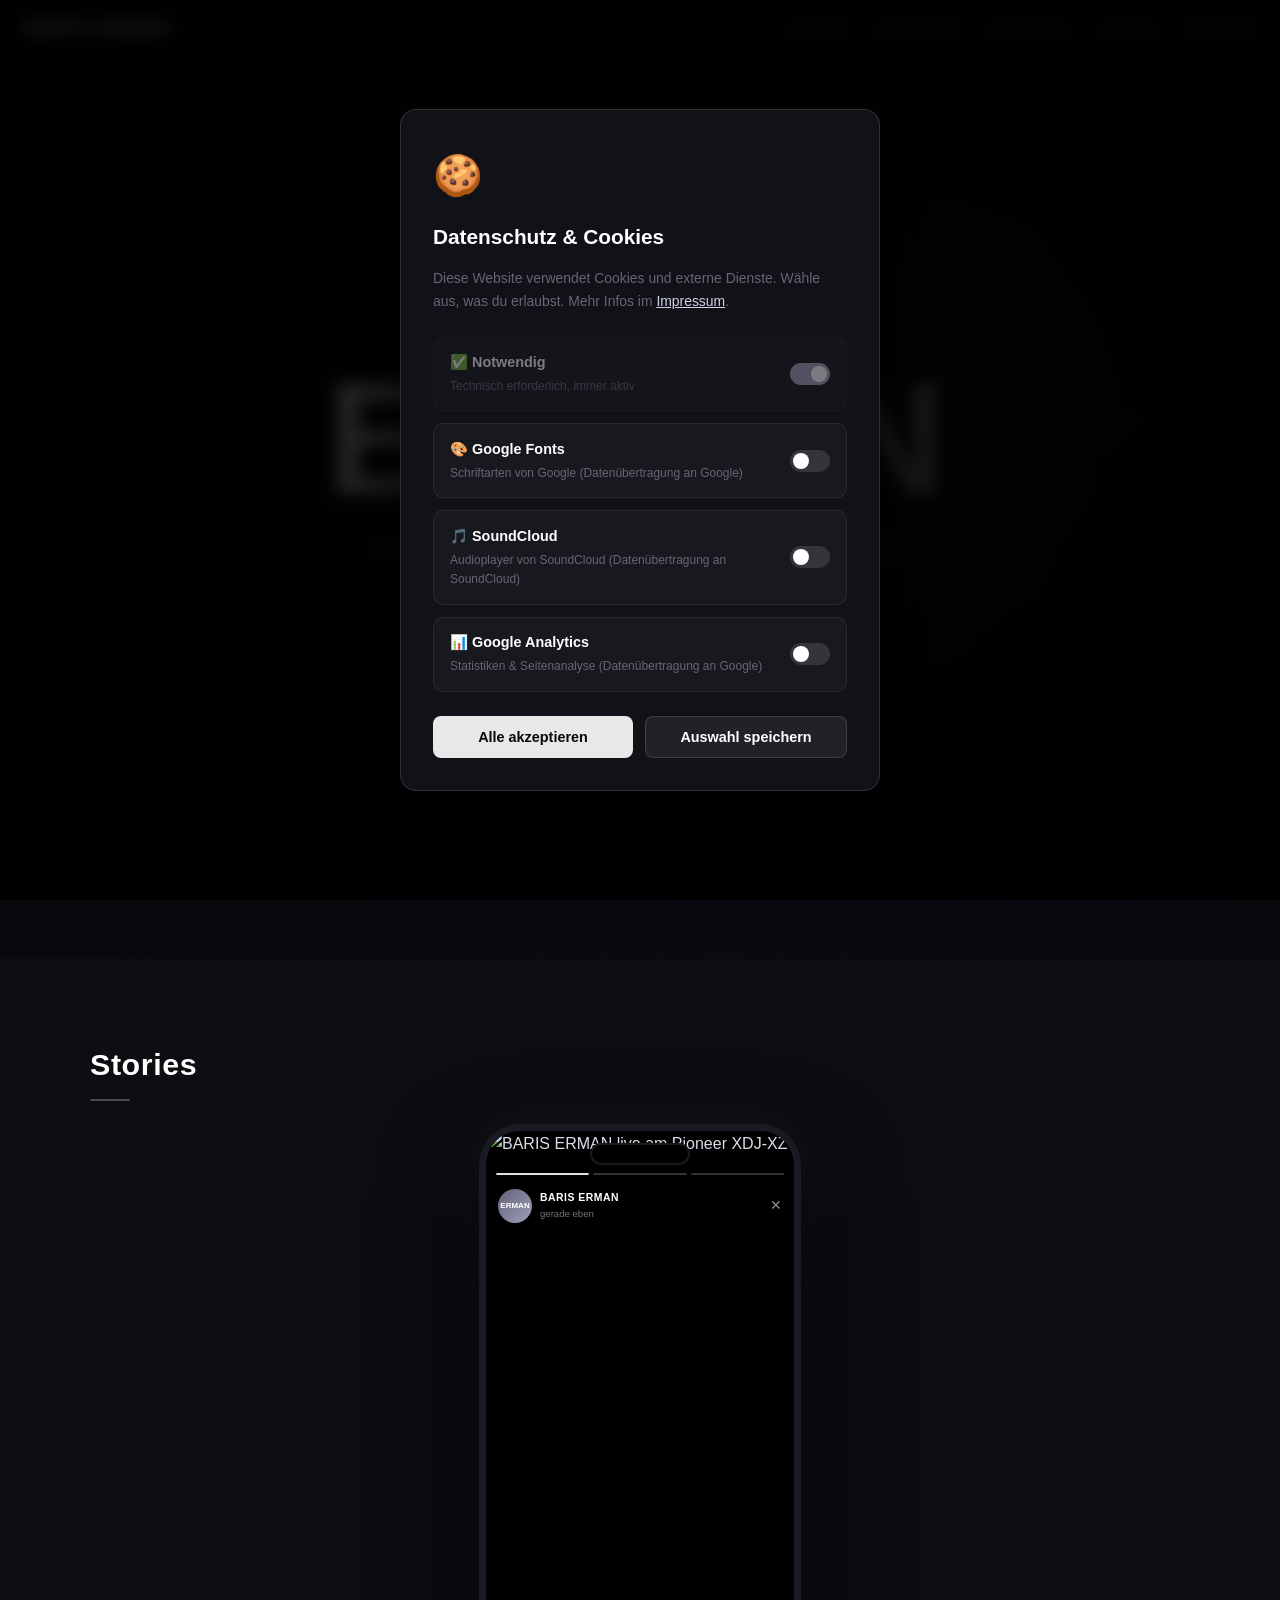
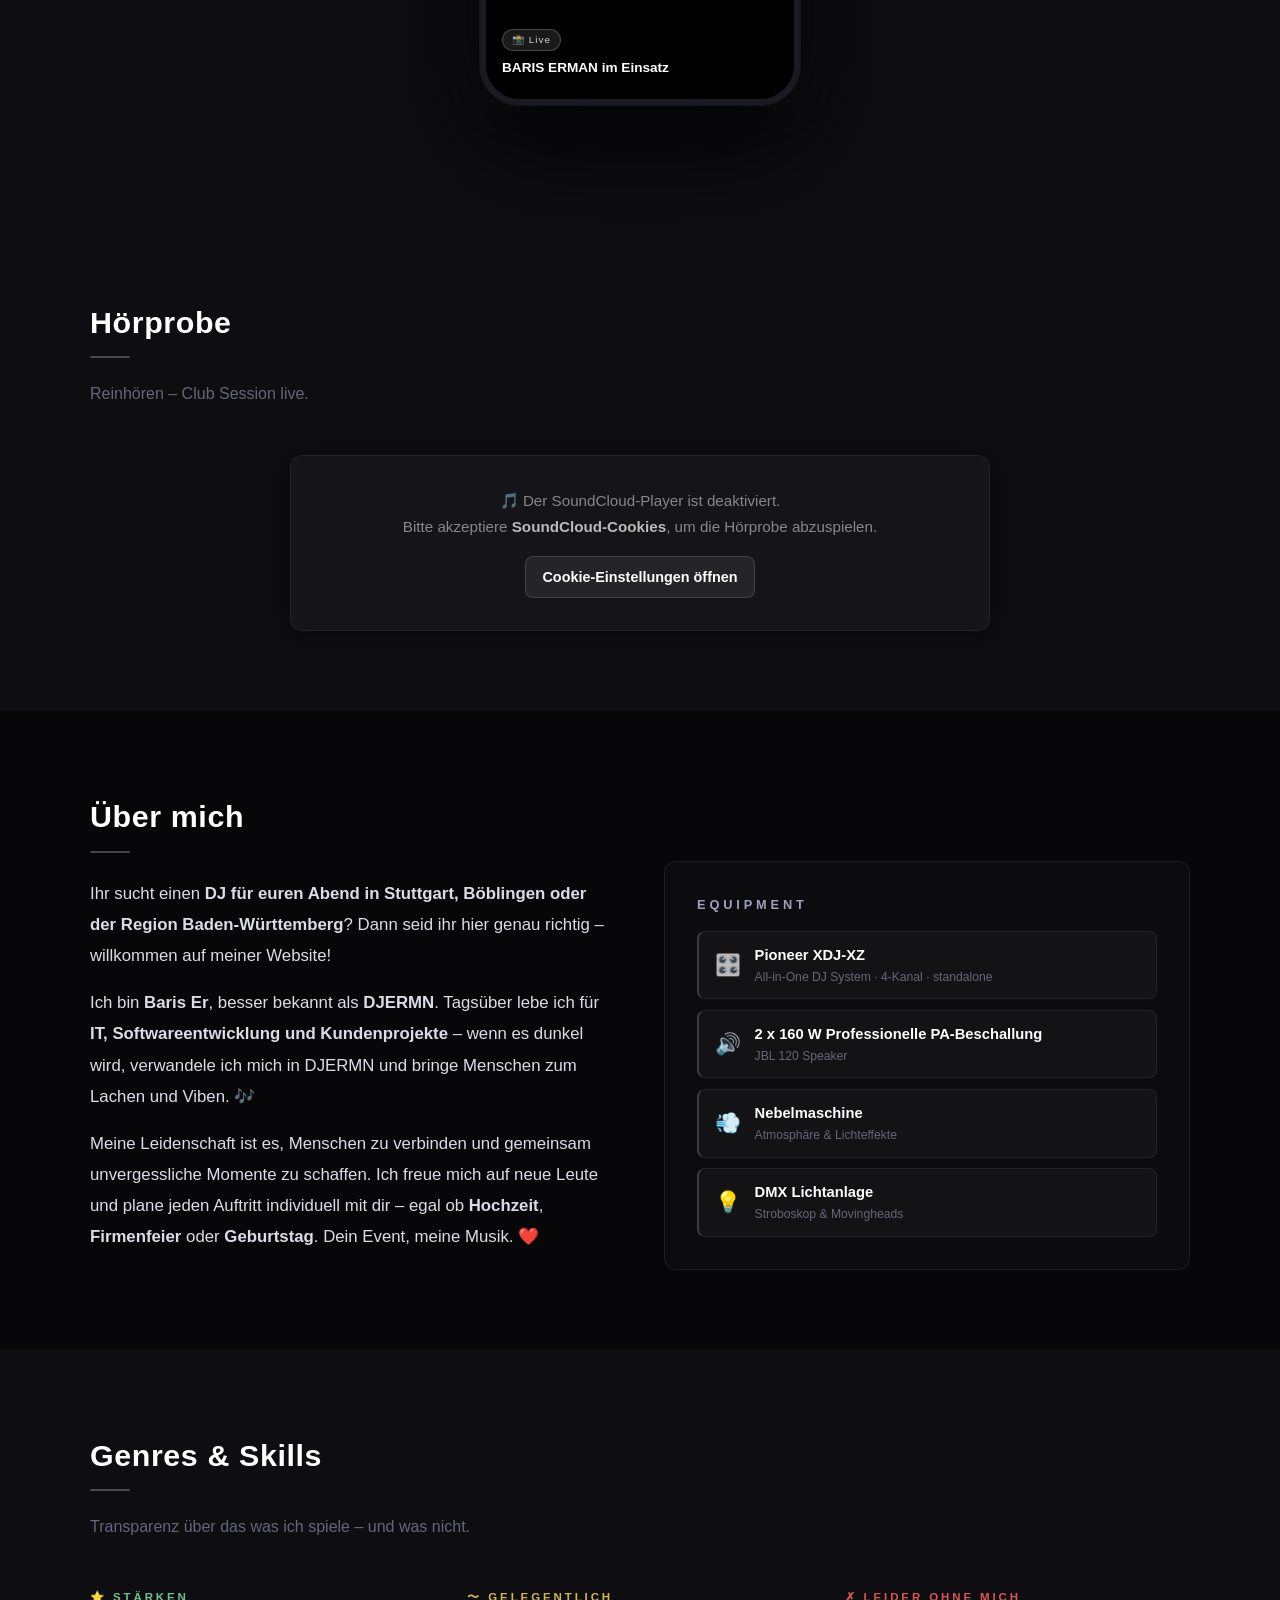
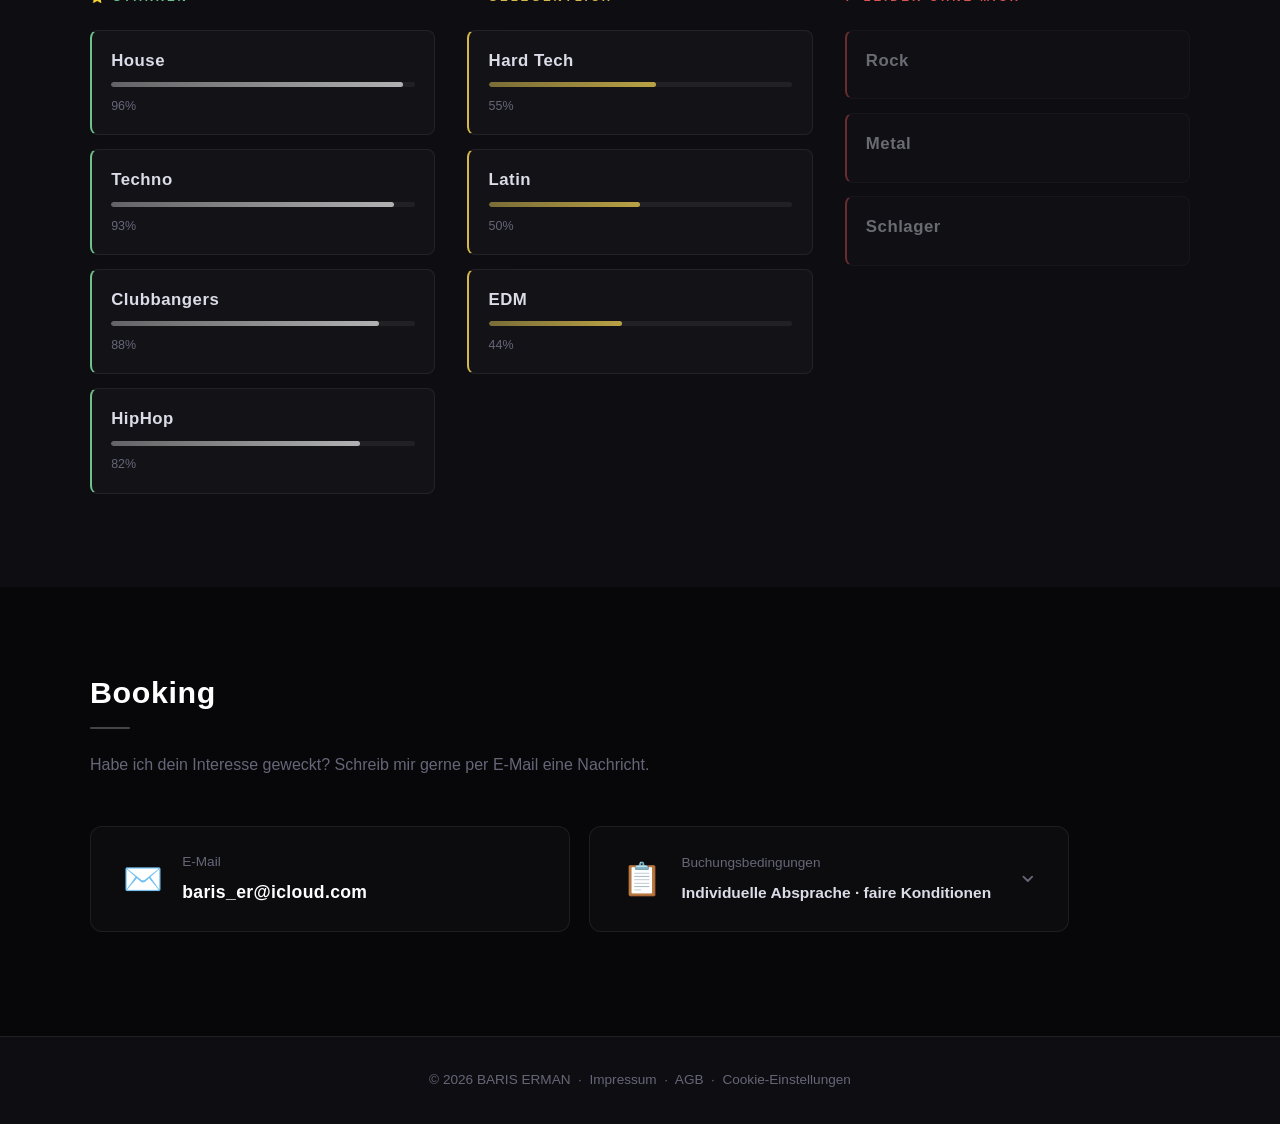
==== commit bb13d18b: "Rename ERMN to ERMAN, stack BARIS/ERMAN in hero title" ====
--- a/index.html
+++ b/index.html
@@ -5,24 +5,24 @@
   <meta name="viewport" content="width=device-width, initial-scale=1.0, maximum-scale=1.0, user-scalable=no" />
 
   <!-- ── Primary SEO ─────────────────────────────── -->
-  <title>DJ ERMN – DJ buchen in Stuttgart, Böblingen & Baden-Württemberg</title>
-  <meta name="description" content="DJ ERMN – Euer DJ für Hochzeit, Firmenfeier & Geburtstag in Stuttgart, Böblingen, Esslingen, Kirchheim/Teck, Waiblingen & der ganzen Region BW. House, Techno, Clubbangers, HipHop. Jetzt anfragen!" />
-  <meta name="keywords" content="DJ ERMN, DJ buchen Stuttgart, DJ buchen Böblingen, DJ Hochzeit Stuttgart, DJ Firmenfeier, DJ Geburtstag, DJ Baden-Württemberg, DJ Esslingen, DJ Kirchheim Teck, DJ Waiblingen, DJ Schwarzwald, DJ Schweiz, DJ Österreich, House DJ, Techno DJ, Clubbangers, HipHop DJ" />
-  <meta name="author" content="DJ ERMN" />
+  <title>BARIS ERMAN – DJ buchen in Stuttgart, Böblingen & Baden-Württemberg</title>
+  <meta name="description" content="BARIS ERMAN – Euer DJ für Hochzeit, Firmenfeier & Geburtstag in Stuttgart, Böblingen, Esslingen, Kirchheim/Teck, Waiblingen & der ganzen Region BW. House, Techno, Clubbangers, HipHop. Jetzt anfragen!" />
+  <meta name="keywords" content="BARIS ERMAN, DJ buchen Stuttgart, DJ buchen Böblingen, DJ Hochzeit Stuttgart, DJ Firmenfeier, DJ Geburtstag, DJ Baden-Württemberg, DJ Esslingen, DJ Kirchheim Teck, DJ Waiblingen, DJ Schwarzwald, DJ Schweiz, DJ Österreich, House DJ, Techno DJ, Clubbangers, HipHop DJ" />
+  <meta name="author" content="BARIS ERMAN" />
   <meta name="robots" content="index, follow" />
   <link rel="canonical" href="https://DJERMN.github.io/" />
 
   <!-- ── Open Graph (Google, Facebook, WhatsApp) ── -->
   <meta property="og:type"        content="website" />
   <meta property="og:url"         content="https://DJERMN.github.io/" />
-  <meta property="og:title"       content="DJ ERMN – DJ buchen in Stuttgart & Region BW" />
+  <meta property="og:title"       content="BARIS ERMAN – DJ buchen in Stuttgart & Region BW" />
   <meta property="og:description" content="Euer DJ für Hochzeit, Firmenfeier & Geburtstag. House · Techno · Clubbangers · HipHop. Region Stuttgart, Böblingen, Baden-Württemberg." />
   <meta property="og:image"       content="https://DJERMN.github.io/purple-ermn-1.jpg" />
   <meta property="og:locale"      content="de_DE" />
 
   <!-- ── Twitter Card ──────────────────────────── -->
   <meta name="twitter:card"        content="summary_large_image" />
-  <meta name="twitter:title"       content="DJ ERMN – DJ buchen in Stuttgart & Region BW" />
+  <meta name="twitter:title"       content="BARIS ERMAN – DJ buchen in Stuttgart & Region BW" />
   <meta name="twitter:description" content="Euer DJ für Hochzeit, Firmenfeier & Geburtstag. House · Techno · Clubbangers · HipHop." />
   <meta name="twitter:image"       content="https://DJERMN.github.io/purple-ermn-1.jpg" />
 
@@ -31,10 +31,10 @@
   {
     "@context": "https://schema.org",
     "@type": "MusicGroup",
-    "name": "DJ ERMN",
+    "name": "BARIS ERMAN",
     "url": "https://DJERMN.github.io/",
     "image": "https://DJERMN.github.io/purple-ermn-1.jpg",
-    "description": "DJ ERMN – Euer DJ für Hochzeit, Firmenfeier und Geburtstag in Stuttgart, Böblingen und ganz Baden-Württemberg. Genres: House, Techno, Clubbangers, HipHop.",
+    "description": "BARIS ERMAN – Euer DJ für Hochzeit, Firmenfeier und Geburtstag in Stuttgart, Böblingen und ganz Baden-Württemberg. Genres: House, Techno, Clubbangers, HipHop.",
     "genre": ["House", "Techno", "Clubbangers", "HipHop"],
     "areaServed": [
       "Stuttgart", "Böblingen", "Esslingen", "Kirchheim unter Teck",
@@ -109,7 +109,7 @@
 
   <!-- NAV -->
   <nav class="navbar" id="navbar">
-    <a class="nav-logo" href="#">DJ ERMN</a>
+    <a class="nav-logo" href="#">BARIS ERMAN</a>
     <button class="hamburger" id="hamburger" aria-label="Menü öffnen">
       <span></span><span></span><span></span>
     </button>
@@ -126,7 +126,10 @@
   <header class="hero">
     <div class="hero-overlay"></div>
     <div class="hero-content">
-      <h1 class="hero-title">DJ ERMN</h1>
+      <h1 class="hero-title">
+        <span class="hero-name-baris">BARIS</span>
+        <span class="hero-name-erman">ERMAN</span>
+      </h1>
       <p class="hero-tagline">House · Techno · Clubbangers · HipHop</p>
       <p class="hero-location">📍 Stuttgart · Böblingen · Baden-Württemberg</p>
       <a href="#stories" class="btn">Stories ansehen</a>
@@ -150,9 +153,9 @@
 
           <!-- Story header -->
           <div class="story-header">
-            <div class="story-avatar">ERMN</div>
+            <div class="story-avatar">ERMAN</div>
             <div class="story-meta">
-              <span class="story-name">DJ ERMN</span>
+              <span class="story-name">BARIS ERMAN</span>
               <span class="story-time">gerade eben</span>
             </div>
             <span class="story-close">✕</span>
@@ -162,15 +165,15 @@
           <div class="story-slides" id="storySlides">
 
             <div class="story-slide active" data-type="image">
-              <img src="ERMN-Image-1.JPG" alt="DJ ERMN live am Pioneer XDJ-XZ" />
+              <img src="ERMN-Image-1.JPG" alt="BARIS ERMAN live am Pioneer XDJ-XZ" />
               <div class="story-caption">
                 <span class="story-tag">📸 Live</span>
-                <p>DJ ERMN im Einsatz</p>
+                <p>BARIS ERMAN im Einsatz</p>
               </div>
             </div>
 
             <div class="story-slide" data-type="image">
-              <img src="purple-ermn-1.jpg" alt="DJ ERMN – House und Techno DJ Stuttgart" />
+              <img src="purple-ermn-1.jpg" alt="BARIS ERMAN – House und Techno DJ Stuttgart" />
               <div class="story-caption">
                 <span class="story-tag">🎧 Vibes</span>
                 <p>Purple Nights &amp; Heavy Beats</p>
@@ -178,7 +181,7 @@
             </div>
 
             <div class="story-slide" data-type="image">
-              <img src="image-ERMN-1.JPG" alt="DJ ERMN Booking – Hochzeit, Firmenfeier, Geburtstag" />
+              <img src="image-ERMN-1.JPG" alt="BARIS ERMAN Booking – Hochzeit, Firmenfeier, Geburtstag" />
               <div class="story-caption">
                 <span class="story-tag">🔥 Energy</span>
                 <p>Pioneer XDJ-XZ · All Night Long</p>
@@ -395,7 +398,7 @@
 
   <!-- FOOTER -->
   <footer class="footer">
-    <p>© 2026 DJ ERMN &nbsp;·&nbsp; <a href="impressum.html" style="color:var(--muted);text-decoration:none;">Impressum</a> &nbsp;·&nbsp; <a href="agb.html" style="color:var(--muted);text-decoration:none;">AGB</a> &nbsp;·&nbsp; <a href="#" onclick="openCookieSettings();return false;" style="color:var(--muted);text-decoration:none;">Cookie-Einstellungen</a></p>
+    <p>© 2026 BARIS ERMAN &nbsp;·&nbsp; <a href="impressum.html" style="color:var(--muted);text-decoration:none;">Impressum</a> &nbsp;·&nbsp; <a href="agb.html" style="color:var(--muted);text-decoration:none;">AGB</a> &nbsp;·&nbsp; <a href="#" onclick="openCookieSettings();return false;" style="color:var(--muted);text-decoration:none;">Cookie-Einstellungen</a></p>
   </footer>
 
   <script>
--- a/style.css
+++ b/style.css
@@ -245,12 +245,24 @@
 
 .hero-title {
   font-family: 'Orbitron', sans-serif;
+  font-weight: 900; line-height: 1;
+  display: flex; flex-direction: column; align-items: center; gap: 0;
+  margin-bottom: 1rem;
+}
+
+.hero-name-baris {
+  font-size: clamp(1.4rem, 4.8vw, 3.2rem);
+  letter-spacing: 0.55em;
+  color: #a0a0b8;
+  margin-bottom: -0.05em;
+}
+
+.hero-name-erman {
   font-size: clamp(4rem, 15vw, 10rem);
-  font-weight: 900; letter-spacing: 0.05em; line-height: 1;
+  letter-spacing: 0.05em;
   background: linear-gradient(150deg, #ffffff 0%, #c8c8e0 50%, #888899 100%);
   -webkit-background-clip: text; -webkit-text-fill-color: transparent;
-  background-clip: text; text-shadow: none;
-  margin-bottom: 1rem;
+  background-clip: text;
 }
 
 .hero-tagline {
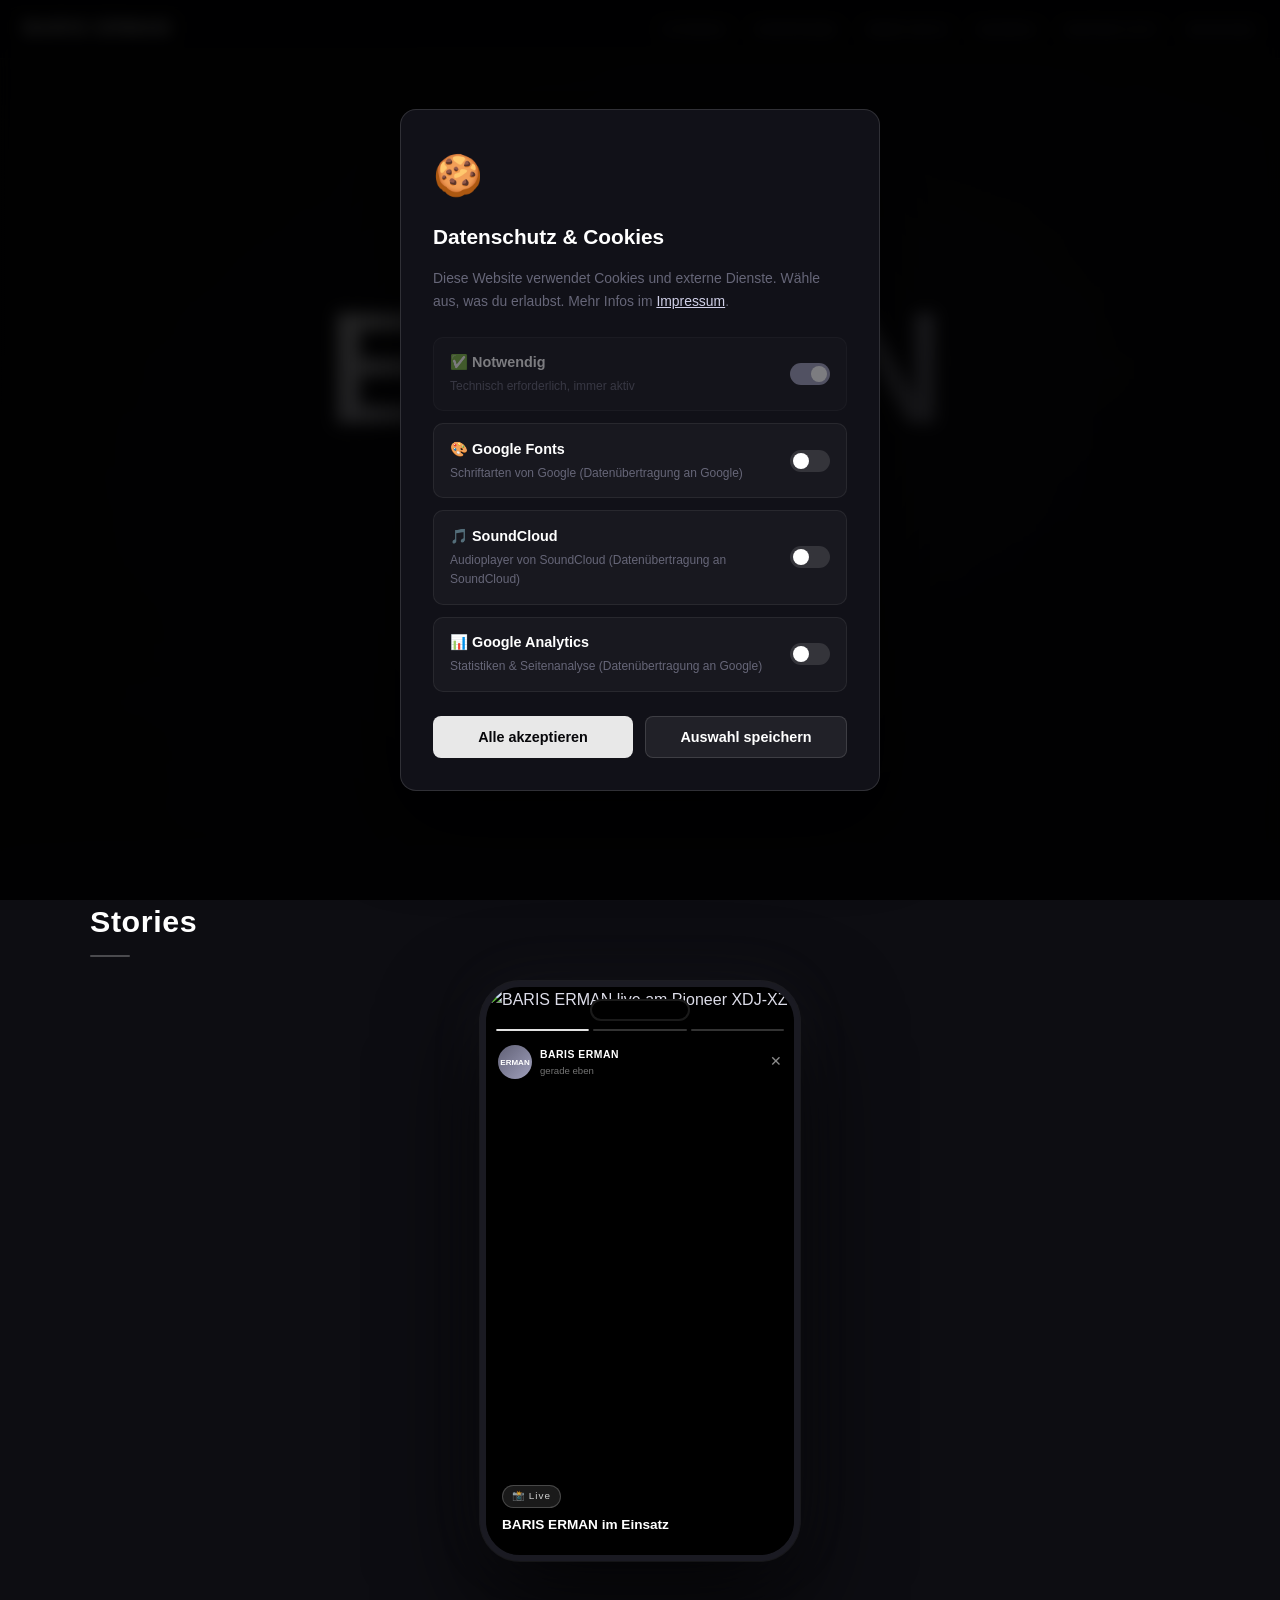
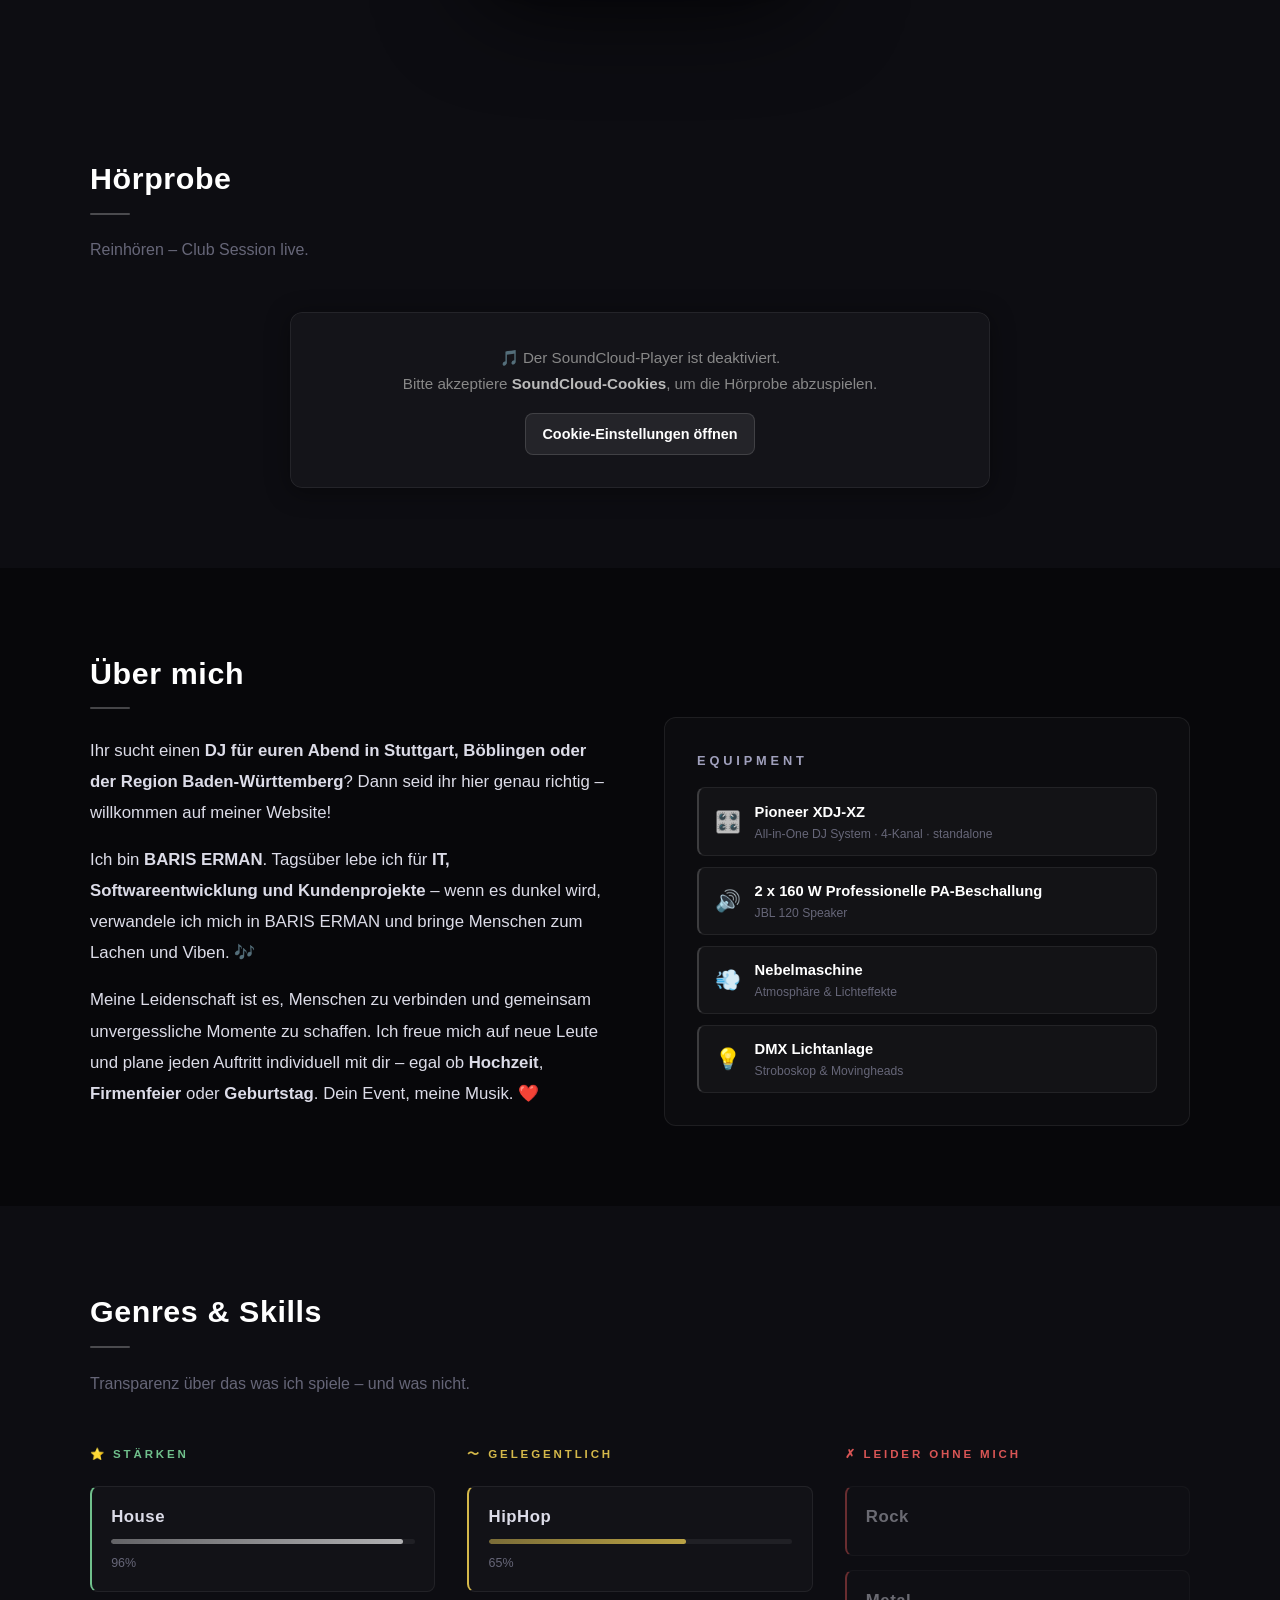
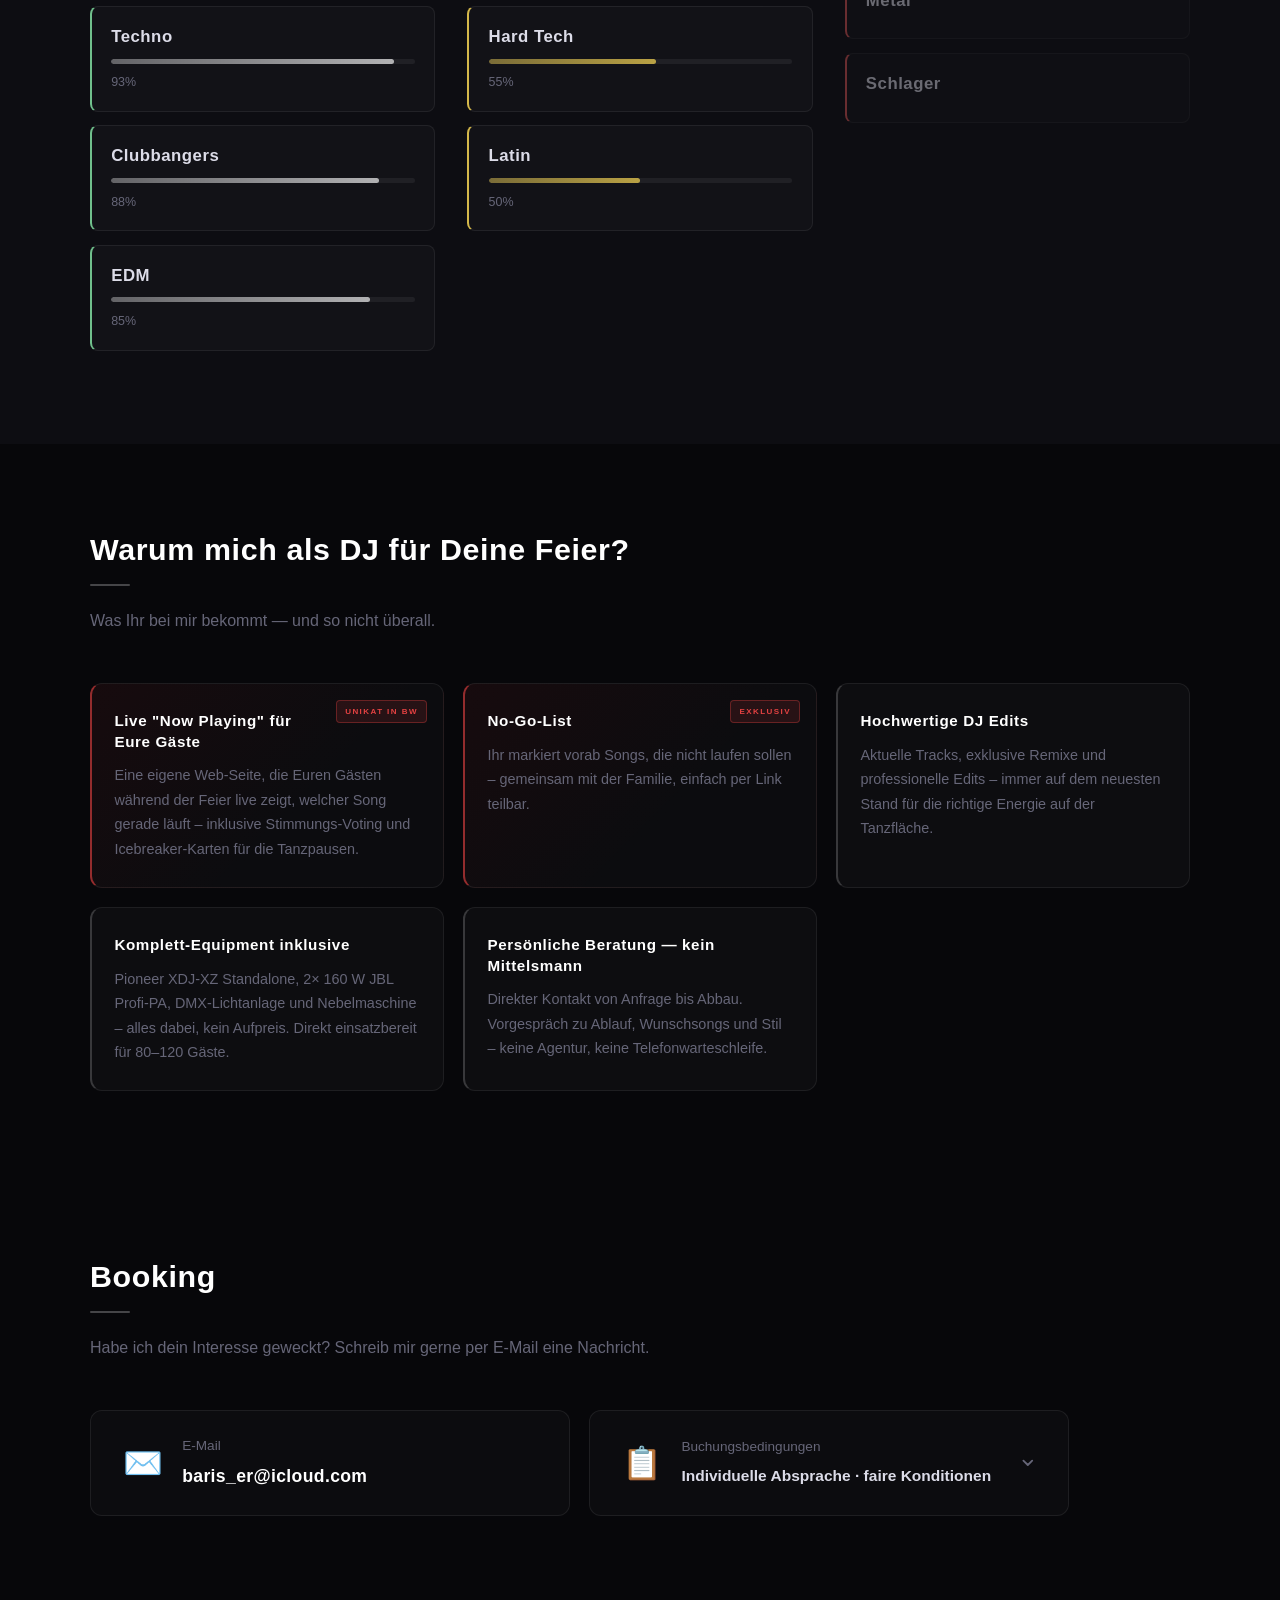
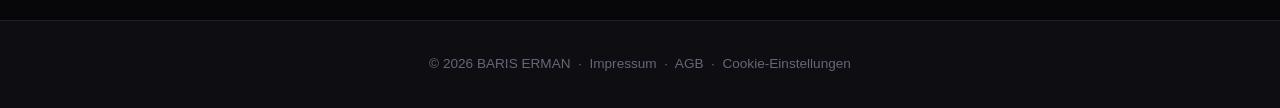
==== commit 5e52aaae: "Warum-mich: 5 Karten, ohne Emojis, kürzere Texte, No-Go-List + Hochwertige Edits" ====
--- a/index.html
+++ b/index.html
@@ -118,6 +118,7 @@
       <li><a href="#hoerprobe" onclick="closeMenu()">Hörprobe</a></li>
       <li><a href="#about"    onclick="closeMenu()">Über mich</a></li>
       <li><a href="#genres"   onclick="closeMenu()">Genres</a></li>
+      <li><a href="#warum"    onclick="closeMenu()">Warum ich?</a></li>
       <li><a href="#booking"  onclick="closeMenu()">Booking</a></li>
     </ul>
   </nav>
@@ -130,10 +131,14 @@
         <span class="hero-name-baris">BARIS</span>
         <span class="hero-name-erman">ERMAN</span>
       </h1>
-      <p class="hero-tagline">House · Techno · Clubbangers · HipHop</p>
+      <p class="hero-tagline">
+        <span>House</span><span>Techno</span><span>Clubbangers</span><span>EDM</span>
+      </p>
       <p class="hero-location">📍 Stuttgart · Böblingen · Baden-Württemberg</p>
-      <a href="#stories" class="btn">Stories ansehen</a>
-      <a href="https://djermn.github.io/now-playing/" class="btn btn-live" target="_blank" rel="noopener"><span class="live-dot-hero"></span>Now Playing</a>
+      <div class="hero-btns">
+        <a href="#stories" class="btn">Stories ansehen</a>
+        <a href="https://djermn.github.io/now-playing/" class="btn btn-live" target="_blank" rel="noopener"><span class="live-dot-hero"></span>Now Playing</a>
+      </div>
     </div>
   </header>
 
@@ -225,9 +230,9 @@
             Dann seid ihr hier genau richtig – willkommen auf meiner Website!
           </p>
           <p style="margin-top:1rem;">
-            Ich bin <strong>Baris Er</strong>, besser bekannt als <strong>DJERMN</strong>.
+            Ich bin <strong>BARIS ERMAN</strong>.
             Tagsüber lebe ich für <strong>IT, Softwareentwicklung und Kundenprojekte</strong> –
-            wenn es dunkel wird, verwandele ich mich in DJERMN und bringe Menschen zum Lachen und Viben. 🎶
+            wenn es dunkel wird, verwandele ich mich in BARIS ERMAN und bringe Menschen zum Lachen und Viben. 🎶
           </p>
           <p style="margin-top:1rem;">
             Meine Leidenschaft ist es, Menschen zu verbinden und gemeinsam unvergessliche Momente zu schaffen.
@@ -299,14 +304,19 @@
             <span class="bar-label">88%</span>
           </div>
           <div class="genre-card strong">
-            <span class="genre-name">HipHop</span>
-            <div class="bar-wrap"><div class="bar" style="width:82%"></div></div>
-            <span class="bar-label">82%</span>
+            <span class="genre-name">EDM</span>
+            <div class="bar-wrap"><div class="bar" style="width:85%"></div></div>
+            <span class="bar-label">85%</span>
           </div>
         </div>
 
         <div class="genre-col">
           <h3 class="genre-col-title yellow">〜 Gelegentlich</h3>
+          <div class="genre-card medium">
+            <span class="genre-name">HipHop</span>
+            <div class="bar-wrap"><div class="bar med" style="width:65%"></div></div>
+            <span class="bar-label">65%</span>
+          </div>
           <div class="genre-card medium">
             <span class="genre-name">Hard Tech</span>
             <div class="bar-wrap"><div class="bar med" style="width:55%"></div></div>
@@ -317,11 +327,6 @@
             <div class="bar-wrap"><div class="bar med" style="width:50%"></div></div>
             <span class="bar-label">50%</span>
           </div>
-          <div class="genre-card medium">
-            <span class="genre-name">EDM</span>
-            <div class="bar-wrap"><div class="bar med" style="width:44%"></div></div>
-            <span class="bar-label">44%</span>
-          </div>
         </div>
 
         <div class="genre-col">
@@ -335,6 +340,45 @@
           <div class="genre-card none">
             <span class="genre-name">Schlager</span>
           </div>
+        </div>
+
+      </div>
+    </div>
+  </section>
+
+  <!-- WARUM MICH -->
+  <section class="section" id="warum">
+    <div class="container">
+      <h2 class="section-title">Warum mich als DJ für Deine Feier?</h2>
+      <p class="section-sub">Was Ihr bei mir bekommt — und so nicht überall.</p>
+
+      <div class="usp-grid">
+
+        <div class="usp-card usp-card--hero">
+          <span class="usp-tag">Unikat in BW</span>
+          <h3 class="usp-title">Live "Now Playing" für Eure Gäste</h3>
+          <p class="usp-text">Eine eigene Web-Seite, die Euren Gästen während der Feier live zeigt, welcher Song gerade läuft – inklusive Stimmungs-Voting und Icebreaker-Karten für die Tanzpausen.</p>
+        </div>
+
+        <div class="usp-card usp-card--hero">
+          <span class="usp-tag">Exklusiv</span>
+          <h3 class="usp-title">No-Go-List</h3>
+          <p class="usp-text">Ihr markiert vorab Songs, die nicht laufen sollen – gemeinsam mit der Familie, einfach per Link teilbar.</p>
+        </div>
+
+        <div class="usp-card">
+          <h3 class="usp-title">Hochwertige DJ Edits</h3>
+          <p class="usp-text">Aktuelle Tracks, exklusive Remixe und professionelle Edits – immer auf dem neuesten Stand für die richtige Energie auf der Tanzfläche.</p>
+        </div>
+
+        <div class="usp-card">
+          <h3 class="usp-title">Komplett-Equipment inklusive</h3>
+          <p class="usp-text">Pioneer XDJ-XZ Standalone, 2× 160 W JBL Profi-PA, DMX-Lichtanlage und Nebelmaschine – alles dabei, kein Aufpreis. Direkt einsatzbereit für 80–120 Gäste.</p>
+        </div>
+
+        <div class="usp-card">
+          <h3 class="usp-title">Persönliche Beratung — kein Mittelsmann</h3>
+          <p class="usp-text">Direkter Kontakt von Anfrage bis Abbau. Vorgespräch zu Ablauf, Wunschsongs und Stil – keine Agentur, keine Telefonwarteschleife.</p>
         </div>
 
       </div>
--- a/style.css
+++ b/style.css
@@ -209,7 +209,8 @@
 /* ── HERO ─────────────────────────────────────────── */
 .hero {
   position: relative;
-  min-height: 100vh;
+  min-height: 88vh;
+  padding: 4rem 1.5rem 3rem;
   display: flex; align-items: center; justify-content: center;
   text-align: center;
   background:
@@ -266,14 +267,30 @@
 }
 
 .hero-tagline {
-  font-size: 1.1rem; letter-spacing: 0.22em;
-  color: var(--muted); margin-bottom: 2.5rem;
+  display: flex;
+  flex-wrap: wrap;
+  justify-content: center;
+  align-items: center;
+  gap: 0.35em 1.6em;
+  font-size: clamp(0.72rem, 2.8vw, 1.1rem);
+  letter-spacing: clamp(0.08em, 0.5vw, 0.22em);
+  color: var(--muted); margin: 0 auto 2.5rem;
   text-transform: uppercase;
-}
+  padding: 0 1.25rem;
+  line-height: 1.55;
+  max-width: 42ch;
+}
+
+.hero-tagline span { display: inline-block; }
 
 .hero-location {
-  font-size: 0.82rem; color: var(--accent);
-  letter-spacing: 0.1em; margin-bottom: 2rem;
+  font-size: clamp(0.7rem, 2.4vw, 0.82rem);
+  color: var(--accent);
+  letter-spacing: 0.08em;
+  margin: 0 auto 2rem;
+  padding: 0 1.25rem;
+  line-height: 1.5;
+  max-width: 36ch;
 }
 
 .btn {
@@ -296,7 +313,26 @@
   box-shadow: 0 0 24px rgba(255,255,255,0.08);
 }
 
-.hero-content .btn + .btn { margin-left: 12px; }
+.hero-btns {
+  display: flex;
+  gap: 12px;
+  justify-content: center;
+  flex-wrap: wrap;
+  margin-top: 0;
+}
+
+@media (max-width: 480px) {
+  .hero-btns {
+    flex-direction: column;
+    align-items: center;
+    gap: 10px;
+  }
+  .hero-btns .btn {
+    width: 220px;
+    text-align: center;
+    justify-content: center;
+  }
+}
 
 .btn-live {
   border-color: rgba(239,68,68,0.5);
@@ -325,8 +361,11 @@
 
 @media (max-width: 700px) {
   .section { padding: 3rem 1rem; }
-  .hero { min-height: 88vh; }
-}
+  .hero { min-height: 78vh; padding: 3rem 1rem 2rem; }
+  .hero + .section { padding-top: 2rem; }
+}
+
+.hero + .section { padding-top: 2.8rem; }
 
 .section-title {
   font-weight: 800; font-size: 1.9rem;
@@ -441,6 +480,62 @@
 @keyframes fillBar { from { width: 0 !important; } }
 
 .bar-label { font-size: 0.78rem; color: var(--muted); }
+
+/* ── WARUM MICH (USPs) ─────────────────────────────── */
+.usp-grid {
+  display: grid;
+  grid-template-columns: repeat(auto-fit, minmax(280px, 1fr));
+  gap: 1.2rem;
+}
+
+.usp-card {
+  position: relative;
+  background: rgba(255,255,255,0.028);
+  border: 1px solid var(--border);
+  border-left: 2px solid rgba(255,255,255,0.18);
+  border-radius: 12px;
+  padding: 1.7rem 1.4rem 1.6rem;
+  transition: background 0.22s, border-color 0.22s, transform 0.22s;
+}
+
+.usp-card:hover {
+  background: rgba(255,255,255,0.05);
+  border-left-color: rgba(255,255,255,0.55);
+  transform: translateY(-2px);
+}
+
+.usp-card--hero {
+  background: linear-gradient(135deg, rgba(239,68,68,0.07) 0%, rgba(255,255,255,0.025) 60%);
+  border-left-color: rgba(239,68,68,0.6);
+}
+
+.usp-card--hero:hover { border-left-color: rgba(239,68,68,0.95); }
+
+.usp-title {
+  font-family: 'Orbitron', sans-serif;
+  font-size: 0.95rem; font-weight: 700; letter-spacing: 0.04em;
+  color: #fff; margin-bottom: 0.7rem; line-height: 1.35;
+  padding-right: 6rem;
+}
+
+.usp-text {
+  font-size: 0.9rem; color: var(--muted); line-height: 1.7;
+}
+
+.usp-card:not(.usp-card--hero) .usp-title {
+  padding-right: 0;
+}
+
+.usp-tag {
+  position: absolute; top: 1rem; right: 1rem;
+  font-family: 'Orbitron', sans-serif;
+  font-size: 0.5rem; font-weight: 800; letter-spacing: 0.18em;
+  text-transform: uppercase;
+  color: rgba(239,68,68,0.95);
+  background: rgba(239,68,68,0.12);
+  border: 1px solid rgba(239,68,68,0.32);
+  padding: 4px 8px; border-radius: 4px;
+}
 
 /* ── CONTACT ──────────────────────────────────────── */
 .contact-row {
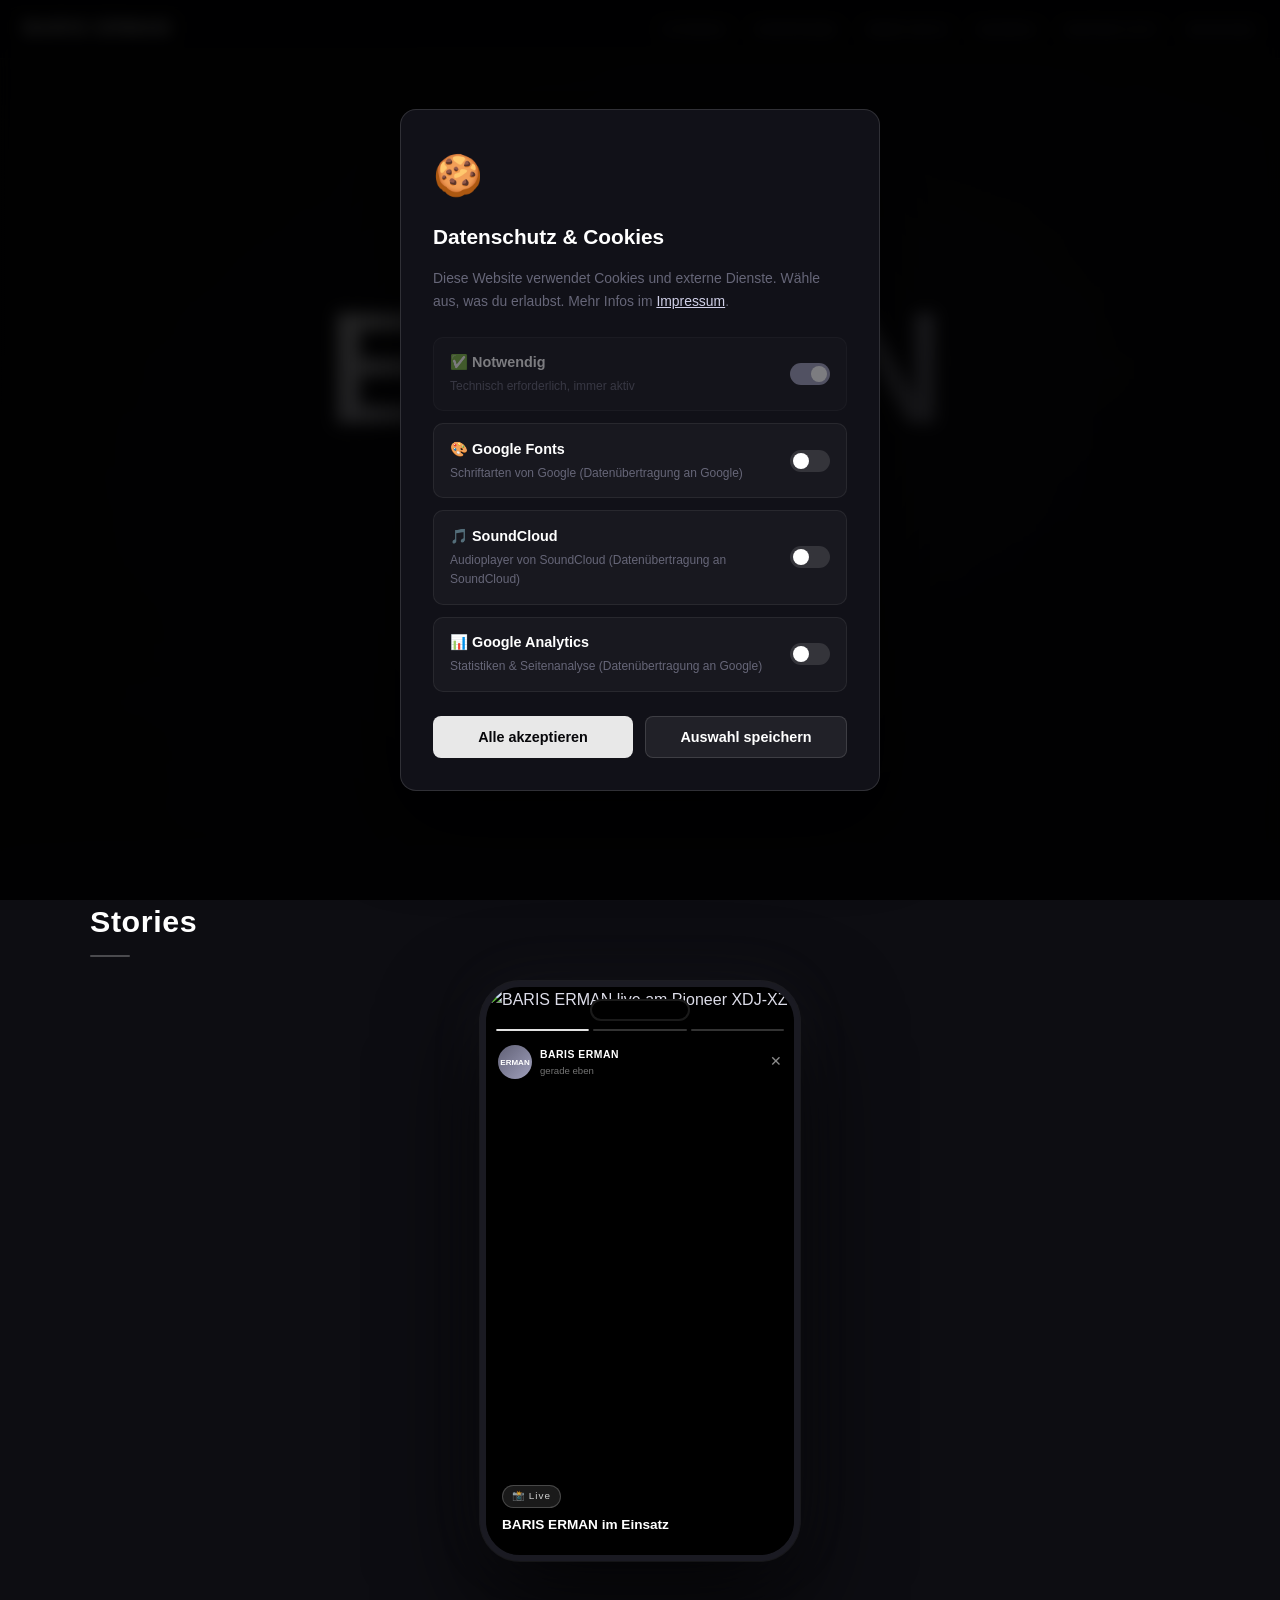
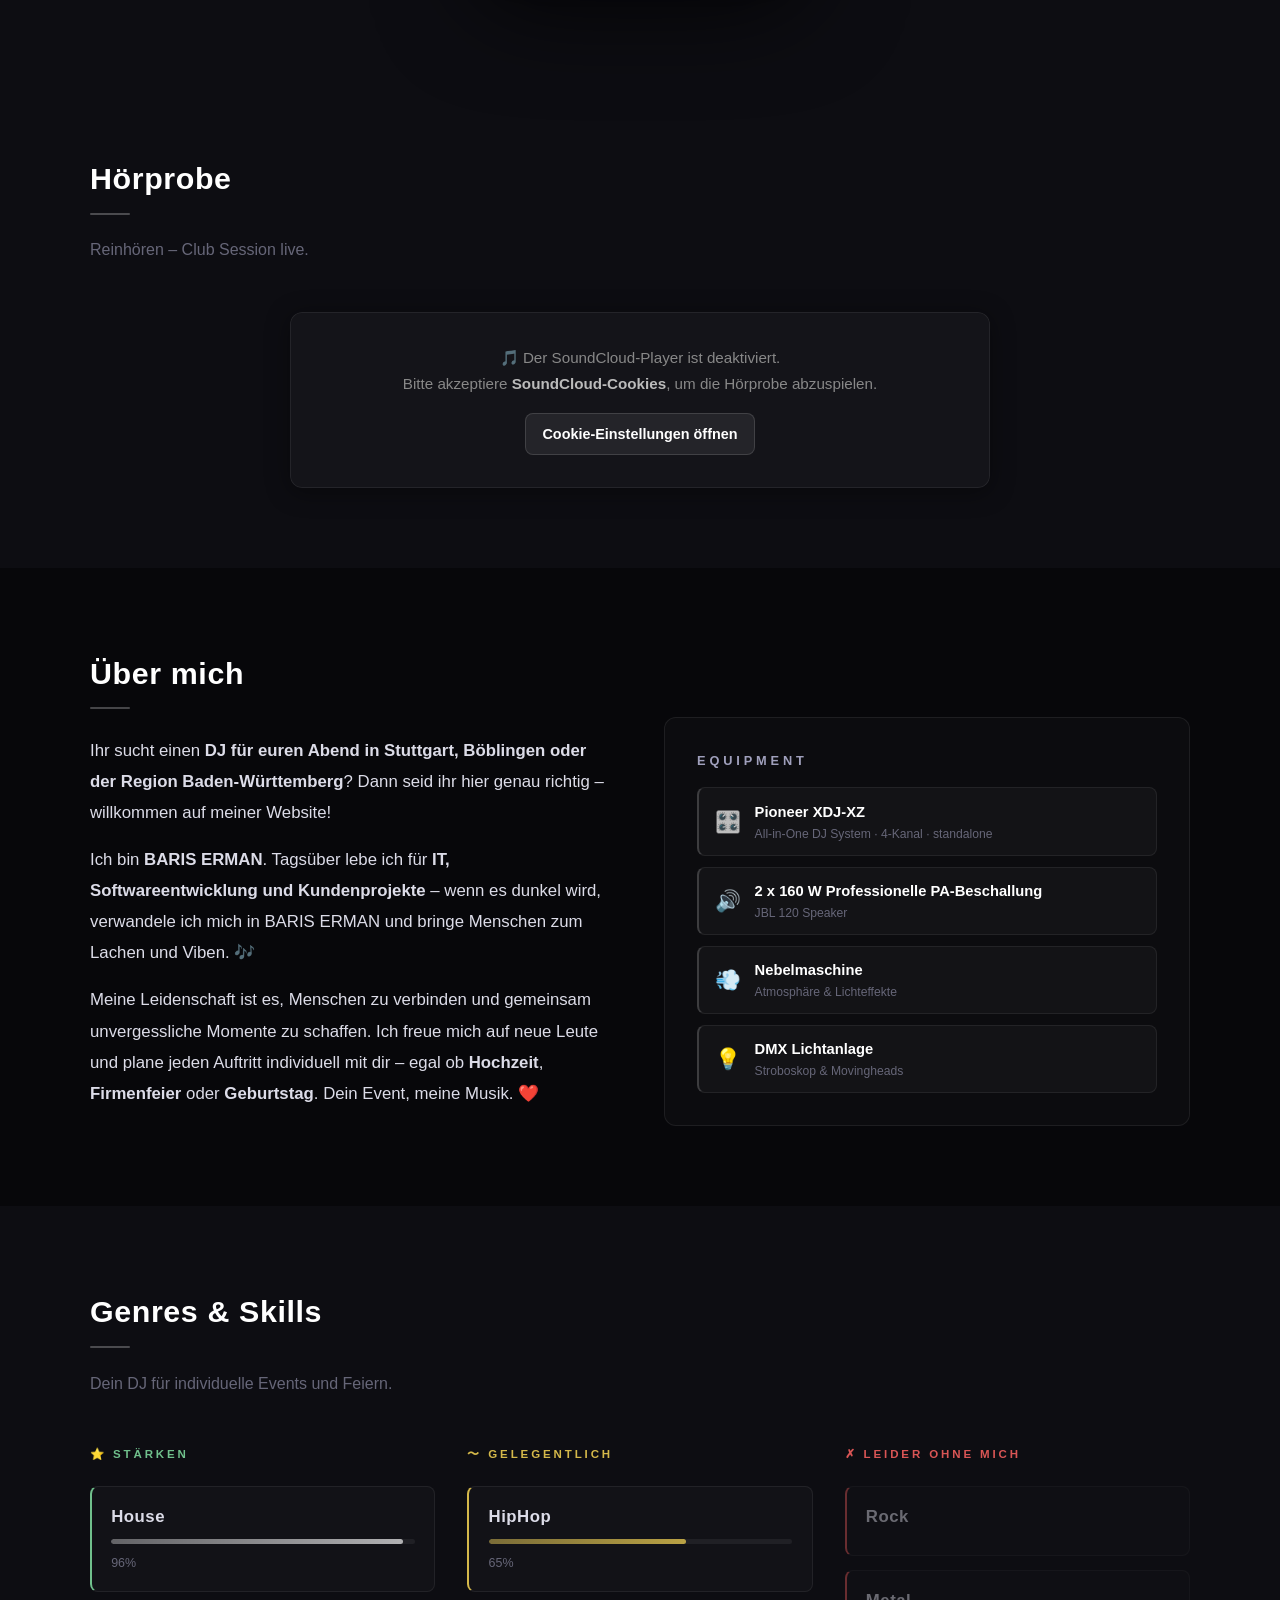
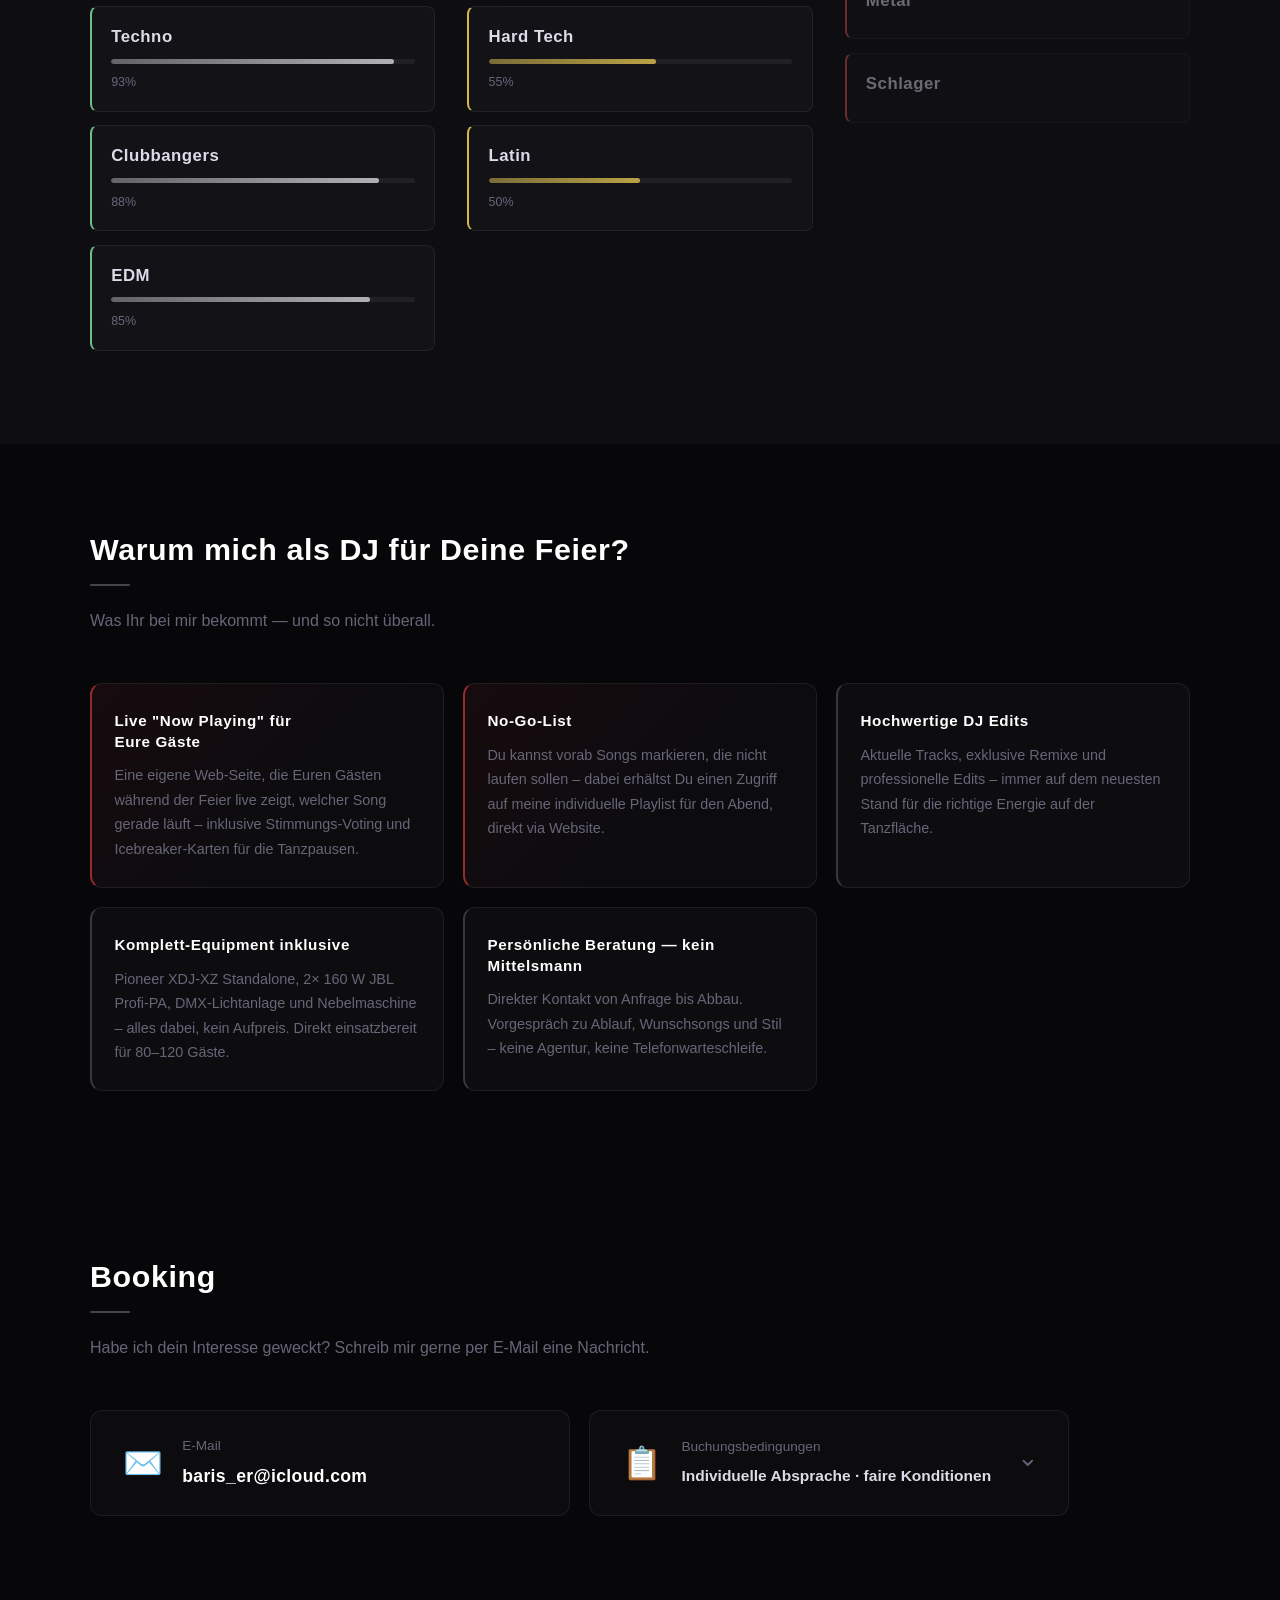
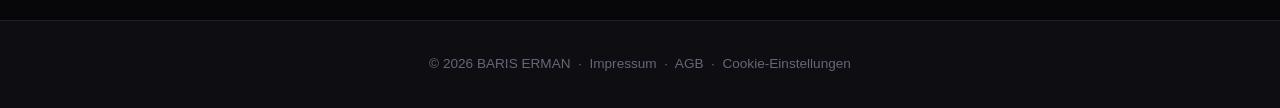
==== commit ab736b38: "Genres: Section-Sub auf 'Dein DJ für individuelle Events und Feiern'" ====
--- a/index.html
+++ b/index.html
@@ -282,7 +282,7 @@
   <section class="section dark" id="genres">
     <div class="container">
       <h2 class="section-title">Genres &amp; Skills</h2>
-      <p class="section-sub">Transparenz über das was ich spiele – und was nicht.</p>
+      <p class="section-sub">Dein DJ für individuelle Events und Feiern.</p>
 
       <div class="genre-grid">
 
@@ -355,15 +355,13 @@
       <div class="usp-grid">
 
         <div class="usp-card usp-card--hero">
-          <span class="usp-tag">Unikat in BW</span>
           <h3 class="usp-title">Live "Now Playing" für Eure Gäste</h3>
           <p class="usp-text">Eine eigene Web-Seite, die Euren Gästen während der Feier live zeigt, welcher Song gerade läuft – inklusive Stimmungs-Voting und Icebreaker-Karten für die Tanzpausen.</p>
         </div>
 
         <div class="usp-card usp-card--hero">
-          <span class="usp-tag">Exklusiv</span>
           <h3 class="usp-title">No-Go-List</h3>
-          <p class="usp-text">Ihr markiert vorab Songs, die nicht laufen sollen – gemeinsam mit der Familie, einfach per Link teilbar.</p>
+          <p class="usp-text">Du kannst vorab Songs markieren, die nicht laufen sollen – dabei erhältst Du einen Zugriff auf meine individuelle Playlist für den Abend, direkt via Website.</p>
         </div>
 
         <div class="usp-card">
